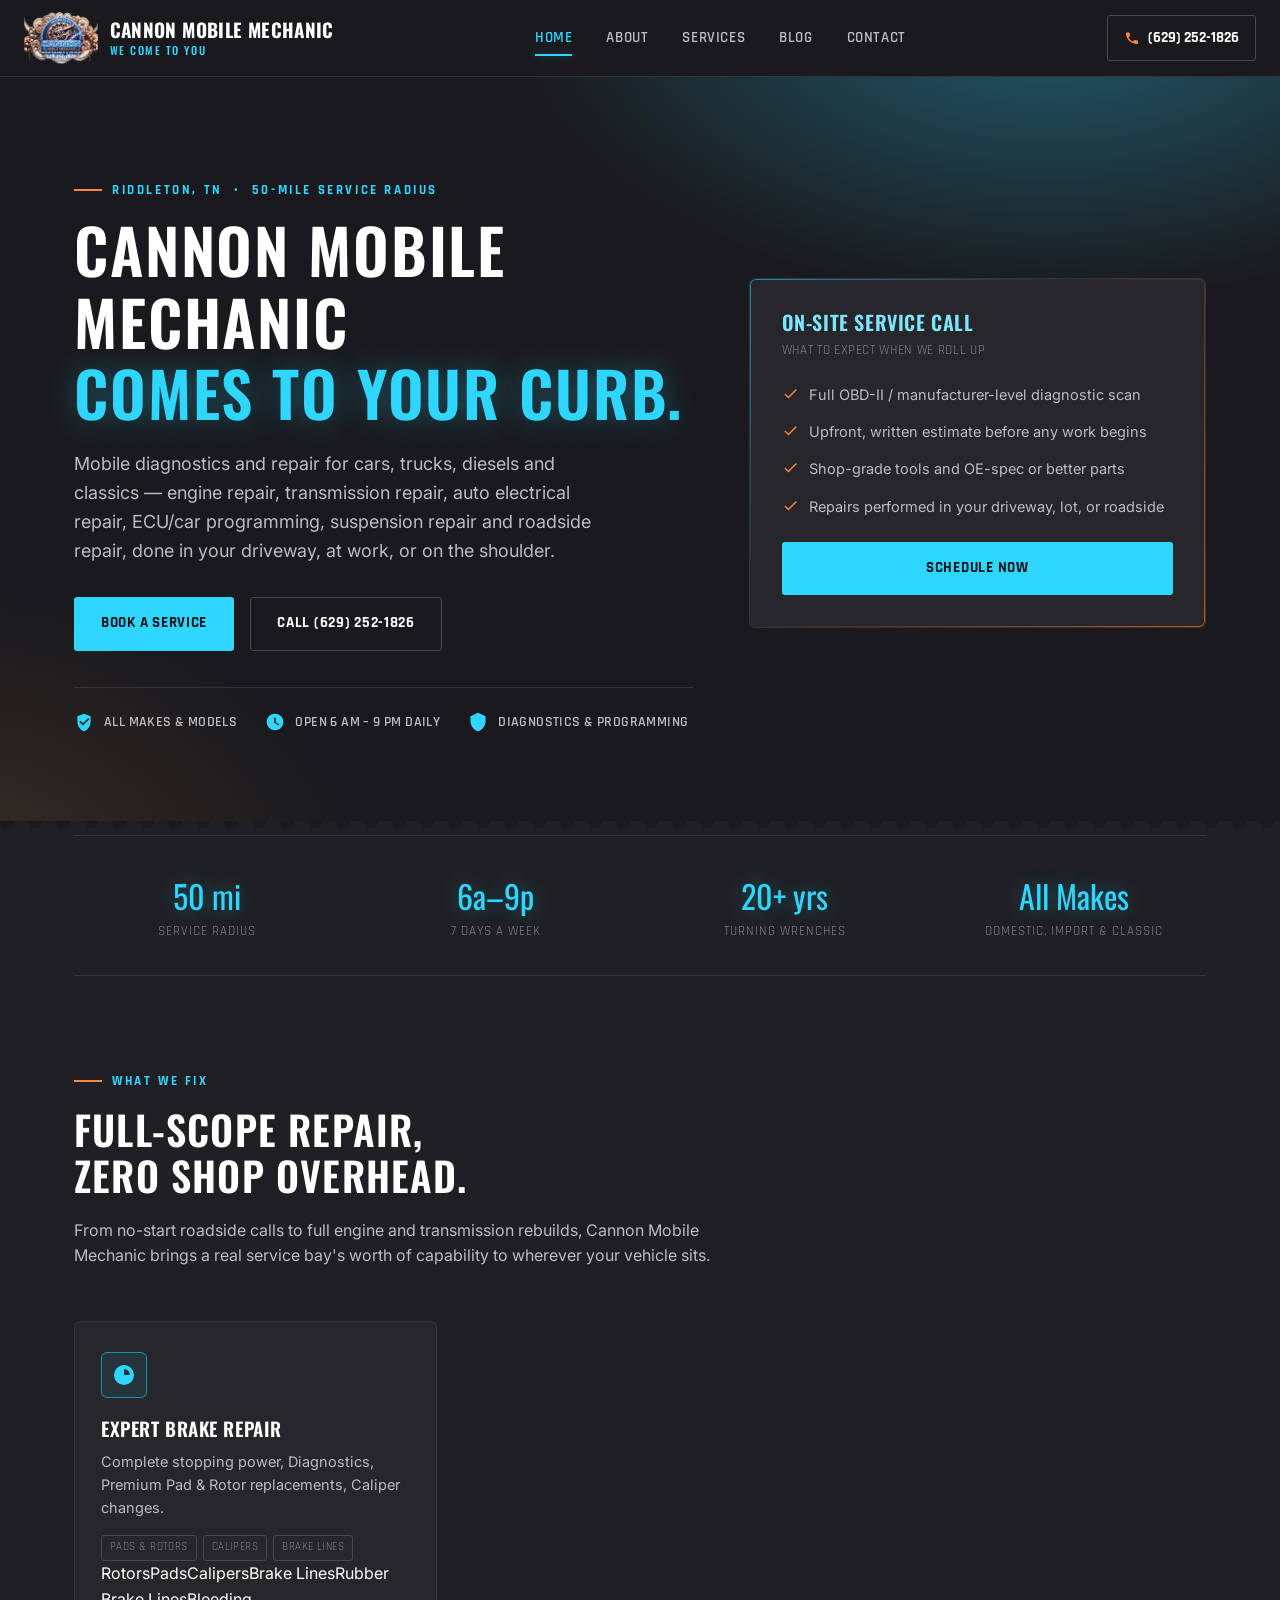
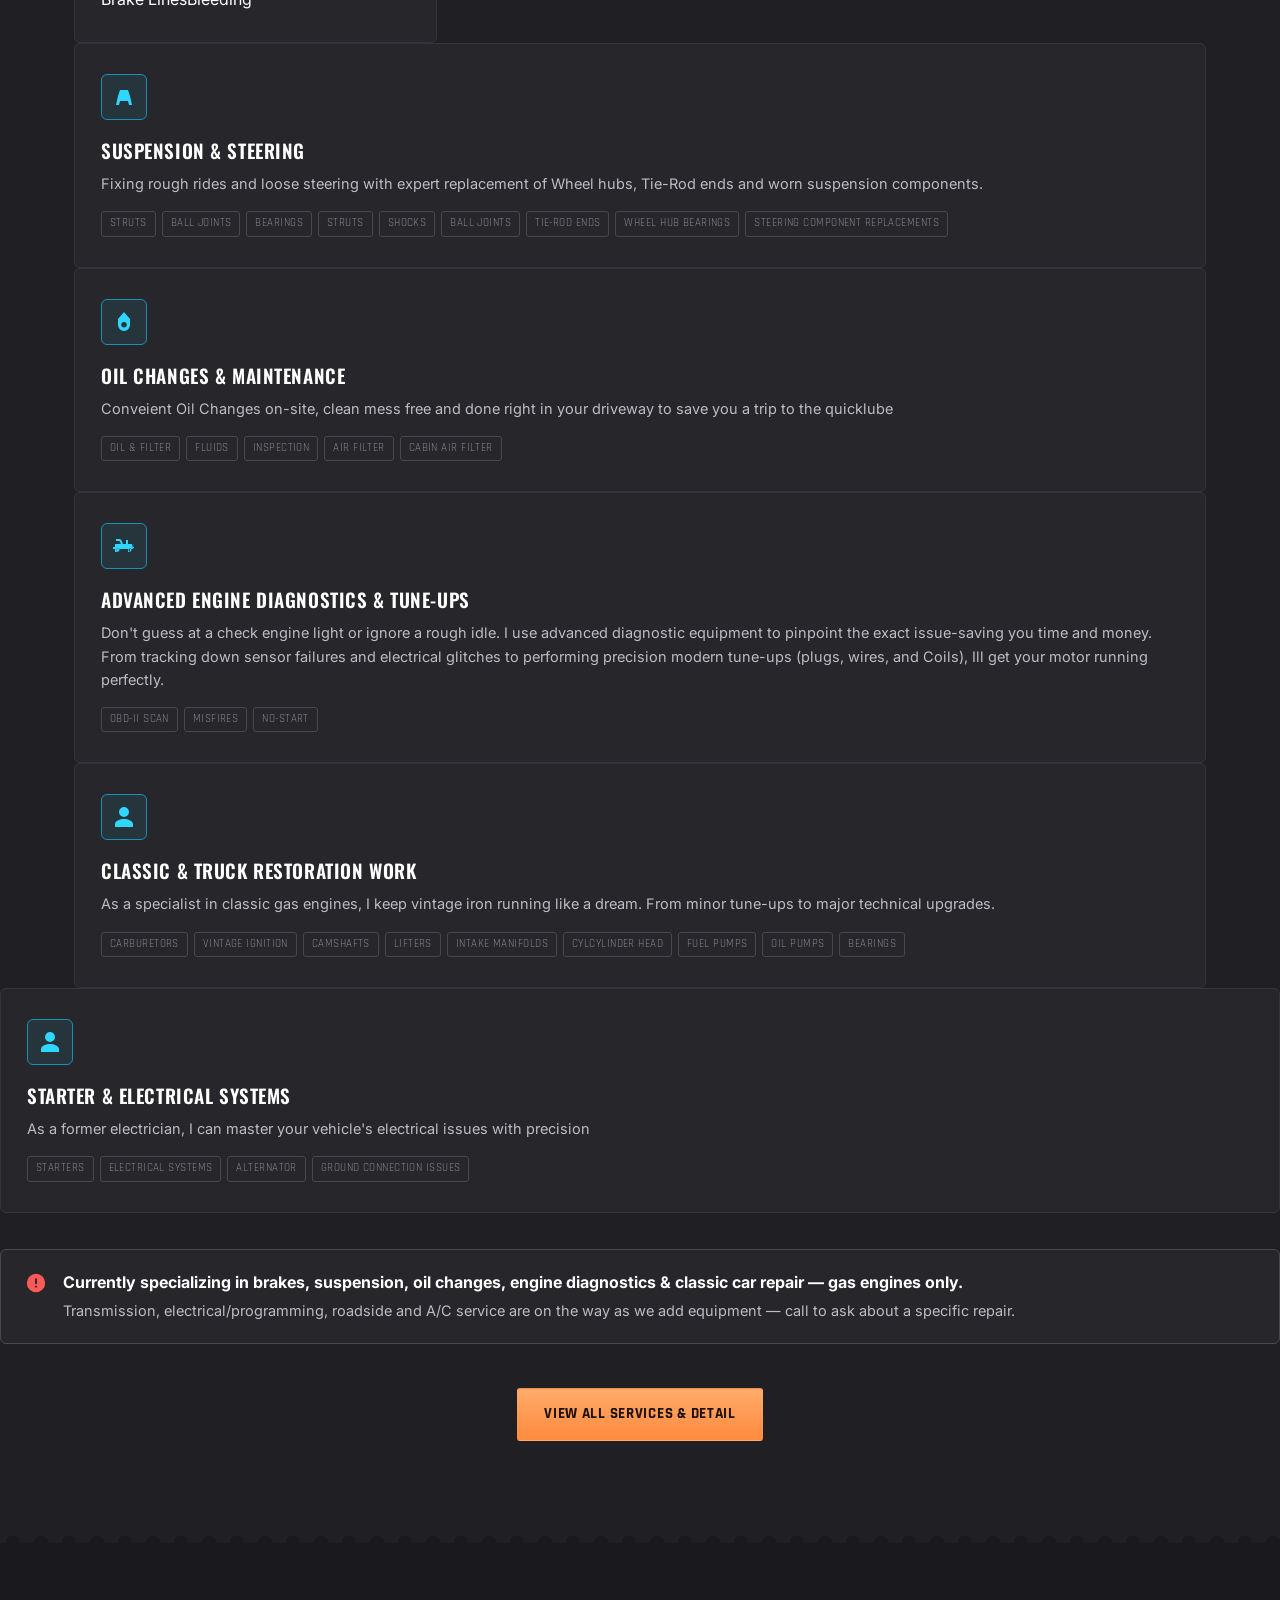
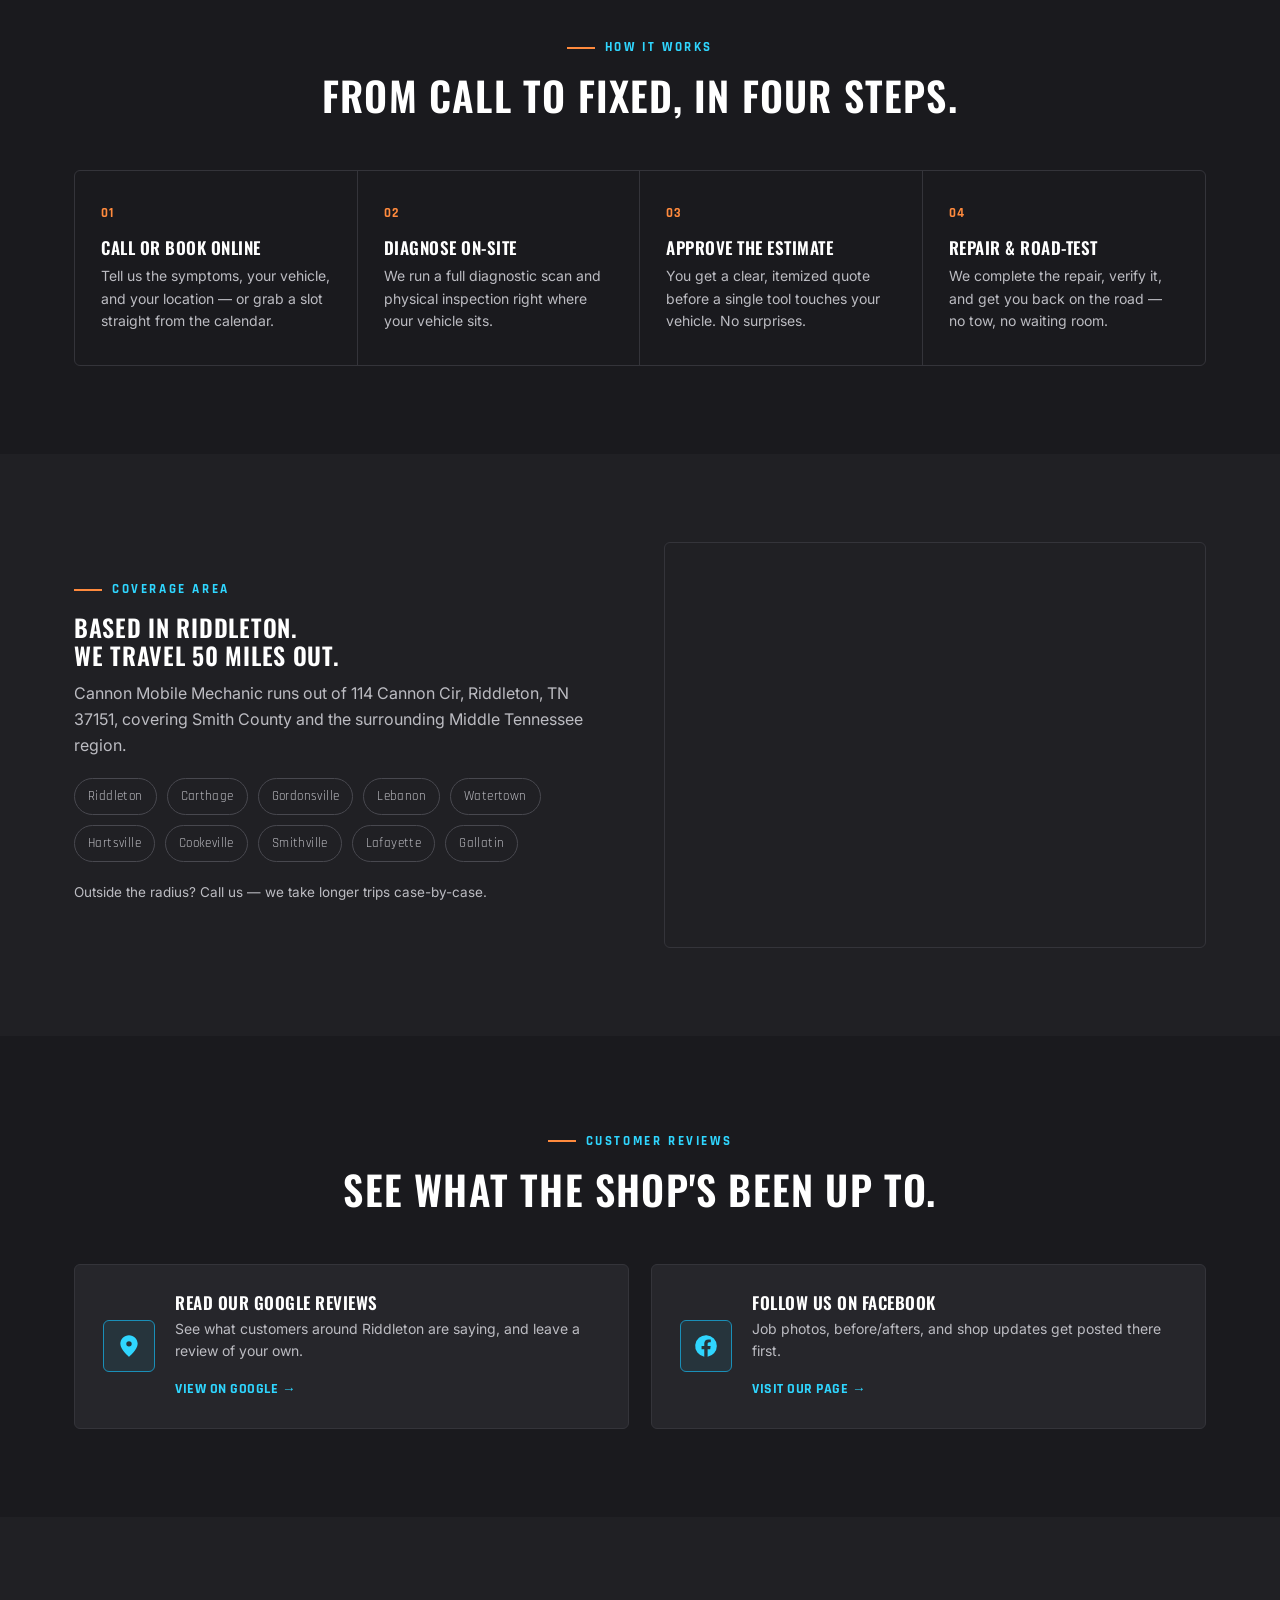
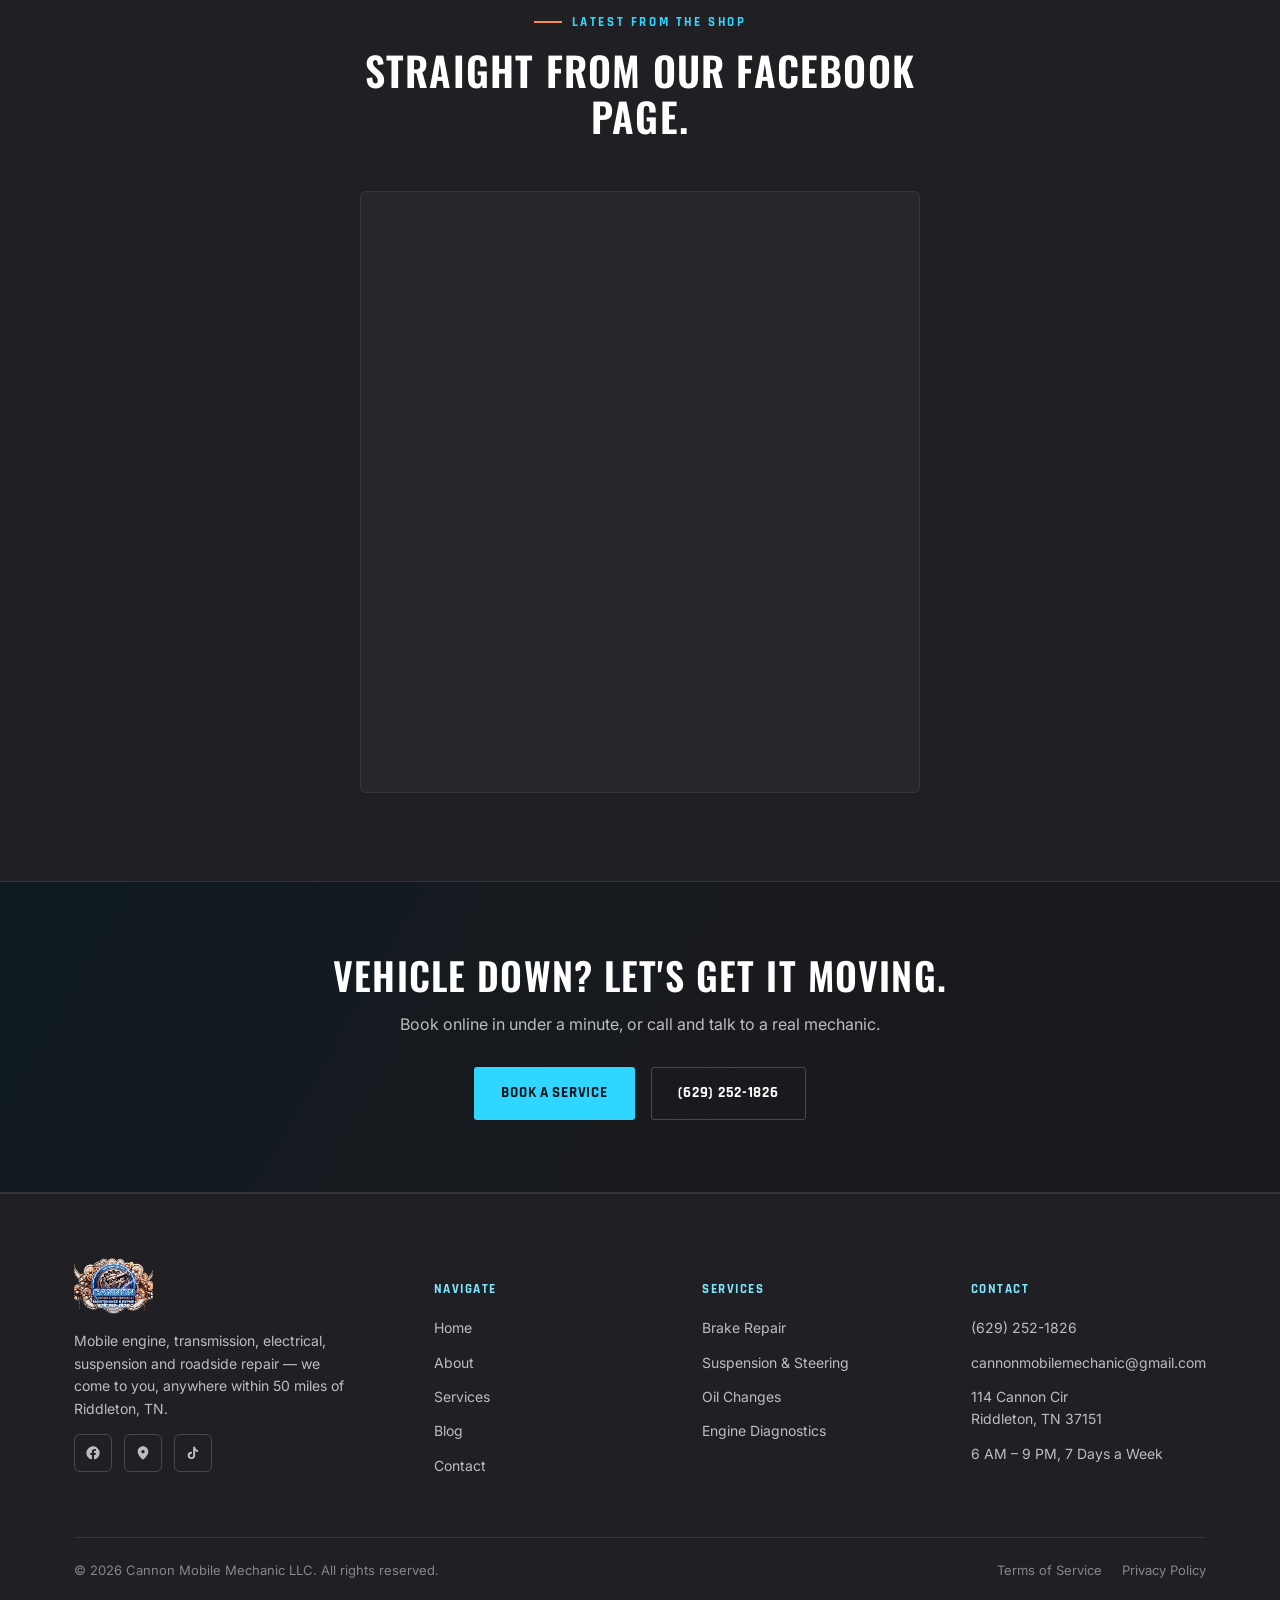
==== index.html @ 604e30d0 "Revise service descriptions for clarity and detail Updated service descriptions for clarity and deta" ====
<!DOCTYPE html>
<html lang="en">
<head>
<meta charset="UTF-8">
<meta name="viewport" content="width=device-width, initial-scale=1.0">
<title>Mobile Mechanic in Riddleton, TN | Cannon Mobile Mechanic LLC</title>
<meta name="description" content="Cannon Mobile Mechanic LLC brings engine, transmission, electrical, suspension, ECU/car programming and classic car repair to your driveway or roadside — serving Riddleton, TN and 50 miles out. Call (629) 252-1826.">
<meta name="keywords" content="mobile mechanic, mobile mechanic near me, mobile auto repair, mobile mechanic Riddleton TN, mobile mechanic Tennessee, auto repair, car repair, engine repair, transmission repair, classic car repair, antique car repair, car programming, ECU programming, PCM programming, key fob programming, module programming, auto electrical repair, suspension repair, roadside repair, roadside assistance, diesel repair, ASE level diagnostics, Smith County mechanic, Carthage TN mechanic, Lebanon TN mobile mechanic, Cookeville TN mobile mechanic, #mobilemechanic, #autorepair, #classiccars, #autoprogramming, #carprogramming, #enginerepair, #transmissionrepair, #roadsiderepair, #wecometoyou">
<meta name="author" content="Cannon Mobile Mechanic LLC">
<meta name="robots" content="index, follow">
<link rel="canonical" href="https://www.cannonmobilemechanic.com/index.html">

<meta property="og:type" content="business.business">
<meta property="og:title" content="Mobile Mechanic in Riddleton, TN | Cannon Mobile Mechanic LLC">
<meta property="og:description" content="Engine, transmission, electrical, suspension, classic car repair and car programming — on-site at your driveway or roadside. Serving 50 miles around Riddleton, TN.">
<meta property="og:image" content="https://www.cannonmobilemechanic.com/images/logo.png">
<meta property="og:url" content="https://www.cannonmobilemechanic.com/index.html">
<meta property="og:site_name" content="Cannon Mobile Mechanic LLC">
<meta property="og:locale" content="en_US">
<meta name="twitter:card" content="summary_large_image">
<meta name="twitter:title" content="Mobile Mechanic in Riddleton, TN | Cannon Mobile Mechanic LLC">
<meta name="twitter:description" content="Engine, transmission, electrical, suspension, classic car repair and car programming — delivered to your driveway or roadside.">
<meta name="twitter:image" content="https://www.cannonmobilemechanic.com/images/logo.png">
<meta name="geo.region" content="US-TN">
<meta name="geo.placename" content="Riddleton, Tennessee">
<meta name="geo.position" content="36.3134;-85.9926">
<meta name="ICBM" content="36.3134, -85.9926">

<link rel="icon" href="favicon.ico" sizes="any">
<link rel="icon" type="image/png" sizes="32x32" href="images/favicon-32x32.png">
<link rel="icon" type="image/png" sizes="16x16" href="images/favicon-16x16.png">
<link rel="apple-touch-icon" href="images/apple-touch-icon.png">
<link rel="manifest" href="site.webmanifest">
<meta name="theme-color" content="#1a1a1e">
<link rel="stylesheet" href="css/style.css">

<script type="application/ld+json">
{
  "@context": "https://schema.org",
  "@type": "AutoRepair",
  "@id": "https://www.cannonmobilemechanic.com/#business",
  "name": "Cannon Mobile Mechanic LLC",
  "image": "https://www.cannonmobilemechanic.com/images/logo.png",
  "url": "https://www.cannonmobilemechanic.com/",
  "telephone": "+1-629-252-1826",
  "email": "cannonmobilemechanic@gmail.com",
  "priceRange": "$$",
  "description": "Mobile mechanic serving Riddleton, TN and 50 miles out with engine repair, transmission repair, auto electrical repair, ECU/car programming, suspension repair, classic car repair, and roadside repair.",
  "address": {
    "@type": "PostalAddress",
    "streetAddress": "114 Cannon Cir",
    "addressLocality": "Riddleton",
    "addressRegion": "TN",
    "postalCode": "37151",
    "addressCountry": "US"
  },
  "geo": {
    "@type": "GeoCoordinates",
    "latitude": 36.3134,
    "longitude": -85.9926
  },
  "areaServed": {
    "@type": "GeoCircle",
    "geoMidpoint": {
      "@type": "GeoCoordinates",
      "latitude": 36.3134,
      "longitude": -85.9926
    },
    "geoRadius": "80467"
  },
  "openingHoursSpecification": {
    "@type": "OpeningHoursSpecification",
    "dayOfWeek": ["Monday","Tuesday","Wednesday","Thursday","Friday","Saturday","Sunday"],
    "opens": "06:00",
    "closes": "21:00"
  },
  "sameAs": [
    "https://www.facebook.com/CannonMobileMechanic/",
    "https://maps.app.goo.gl/wmcz2nzw5FU5Rs9V6",
    "https://www.tiktok.com/@cannonmobilemechanic"
  ],
  "founder": {
    "@type": "Person",
    "name": "Logan Cannon"
  }
}
</script>
<!-- Google Analytics (GA4) — replace G-XXXXXXXXXX with your Measurement ID, then uncomment
<script async src="https://www.googletagmanager.com/gtag/js?id=G-XXXXXXXXXX"></script>
<script>
  window.dataLayer = window.dataLayer || [];
  function gtag(){dataLayer.push(arguments);}
  gtag('js', new Date());
  gtag('config', 'G-XXXXXXXXXX');
</script>
-->
</head>
<body>

<!-- ============ HEADER ============ -->
<header class="site-header">
  <div class="header-bar">
    <a href="index.html" class="brand">
      <img src="images/logo.png" alt="Cannon Mobile Mechanic LLC logo">
      <span class="brand-text">
        <span class="b1">CANNON MOBILE MECHANIC</span><br>
        <span class="b2">We Come To You</span>
      </span>
    </a>

    <nav class="main-nav" id="main-nav">
      <a href="index.html" class="active">Home</a>
      <a href="about.html">About</a>
      <a href="services.html">Services</a>
      <a href="blog.html">Blog</a>
      <a href="contact.html">Contact</a>
    </nav>

    <div class="header-cta">
      <a href="tel:+16292521826" class="call-chip">
        <svg viewBox="0 0 24 24"><path d="M6.6 10.8c1.4 2.8 3.8 5.1 6.6 6.6l2.2-2.2c.3-.3.7-.4 1-.2 1.1.4 2.3.6 3.6.6.6 0 1 .4 1 1V20c0 .6-.4 1-1 1C10.4 21 3 13.6 3 4.9c0-.6.4-1 1-1H7.5c.6 0 1 .4 1 1 0 1.3.2 2.5.6 3.6.1.4 0 .8-.2 1L6.6 10.8z"/></svg>
        <span class="txt">(629) 252-1826</span>
      </a>
      <button class="nav-toggle" id="nav-toggle" aria-label="Toggle menu" aria-expanded="false">
        <span></span><span></span><span></span>
      </button>
    </div>
  </div>
</header>

<!-- ============ HERO ============ -->
<section class="hero">
  <div class="container hero-grid">
    <div>
      <div class="eyebrow">Riddleton, TN &nbsp;•&nbsp; 50-Mile Service Radius</div>
      <h1>Cannon Mobile Mechanic<br><span class="hl">comes to your curb.</span></h1>
      <p class="hero-sub">Mobile diagnostics and repair for cars, trucks, diesels and classics — engine repair, transmission repair, auto electrical repair, ECU/car programming, suspension repair and roadside repair, done in your driveway, at work, or on the shoulder.</p>
      <div class="hero-actions">
        <a href="contact.html#booking" class="btn btn-primary">Book a Service</a>
        <a href="tel:+16292521826" class="btn btn-outline">Call (629) 252-1826</a>
      </div>
      <div class="hero-badges">
        <div class="hero-badge">
          <svg viewBox="0 0 24 24"><path d="M12 2 4 5v6c0 5.5 3.4 10.7 8 12 4.6-1.3 8-6.5 8-12V5l-8-3zm-1.2 14.2L6.5 12l1.4-1.4 2.9 2.9 6.3-6.3 1.4 1.4-7.7 7.6z"/></svg>
          All Makes &amp; Models
        </div>
        <div class="hero-badge">
          <svg viewBox="0 0 24 24"><path d="M12 2a10 10 0 100 20 10 10 0 000-20zm1 5v5.4l4.2 2.5-.8 1.4L11 13V7h2z"/></svg>
          Open 6 AM – 9 PM Daily
        </div>
        <div class="hero-badge">
          <svg viewBox="0 0 24 24"><path d="M12 1 3 5v6c0 5.5 3.8 10.7 9 12 5.2-1.3 9-6.5 9-12V5l-9-4z"/></svg>
          Diagnostics &amp; Programming
        </div>
      </div>
    </div>

    <div class="hero-panel">
      <h3>On-Site Service Call</h3>
      <div class="sub">WHAT TO EXPECT WHEN WE ROLL UP</div>
      <ul class="hero-list">
        <li><svg viewBox="0 0 24 24"><path d="M9 16.2 4.8 12l-1.4 1.4L9 19 21 7l-1.4-1.4z"/></svg> Full OBD-II / manufacturer-level diagnostic scan</li>
        <li><svg viewBox="0 0 24 24"><path d="M9 16.2 4.8 12l-1.4 1.4L9 19 21 7l-1.4-1.4z"/></svg> Upfront, written estimate before any work begins</li>
        <li><svg viewBox="0 0 24 24"><path d="M9 16.2 4.8 12l-1.4 1.4L9 19 21 7l-1.4-1.4z"/></svg> Shop-grade tools and OE-spec or better parts</li>
        <li><svg viewBox="0 0 24 24"><path d="M9 16.2 4.8 12l-1.4 1.4L9 19 21 7l-1.4-1.4z"/></svg> Repairs performed in your driveway, lot, or roadside</li>
      </ul>
      <a href="contact.html#booking" class="btn btn-primary btn-block">Schedule Now</a>
    </div>
  </div>
</section>
<div class="gear-divider"></div>

<!-- ============ TRUST STRIP ============ -->
<section class="section-alt" style="padding:0;">
  <div class="container">
    <div class="trust-strip">
      <div class="trust-item"><div class="num">50 mi</div><div class="lbl">Service Radius</div></div>
      <div class="trust-item"><div class="num">6a–9p</div><div class="lbl">7 Days a Week</div></div>
      <div class="trust-item"><div class="num">20+ yrs</div><div class="lbl">Turning Wrenches</div></div>
      <div class="trust-item"><div class="num">All Makes</div><div class="lbl">Domestic, Import &amp; Classic</div></div>
    </div>
  </div>
</section>

<!-- ============ SERVICES TEASER ============ -->
<section class="section-alt">
  <div class="container">
    <div class="section-head">
      <div class="eyebrow">What We Fix</div>
      <h2>Full-scope repair,<br>zero shop overhead.</h2>
      <p>From no-start roadside calls to full engine and transmission rebuilds, Cannon Mobile Mechanic brings a real service bay's worth of capability to wherever your vehicle sits.</p>
    </div>

    <div class="svc-grid">
      <div class="svc-card">
        <div class="svc-icon"><svg viewBox="0 0 24 24"><path d="M12 2a10 10 0 100 20 10 10 0 000-20zm0 4a6 6 0 016 6h-6V6z"/></svg></div>
        <h3>Expert Brake Repair</h3>
        <p>Complete stopping power, Diagnostics, Premium Pad & Rotor replacements, Caliper changes.</p>
        <div class="tags"><span>Pads &amp; Rotors</span><span>Calipers</span><span>Brake Lines</span></div></span><span>Rotors</span><span>Pads</span><span>Calipers</span><span>Brake Lines</span><span>Rubber Brake Lines</span><span></span><span>Bleeding</span></div>
      </div>

      <div class="svc-card">
        <div class="svc-icon"><svg viewBox="0 0 24 24"><path d="M4 20h3l1-4h8l1 4h3l-2-9-2-6H8L6 11l-2 9zm5-9h6l-1.2-4H10.2L9 11z"/></svg></div>
        <h3>Suspension &amp; Steering</h3>
        <p>Fixing rough rides and loose steering with expert replacement of Wheel hubs, Tie-Rod ends and worn suspension components.</p>
        <div class="tags"><span>Struts</span><span>Ball Joints</span><span>Bearings</span></span><span>Struts</span><span>Shocks</span><span>Ball Joints</span><span>Tie-Rod Ends</span><span>Wheel Hub Bearings</span><span>Steering Component Replacements</span></div>
      </div>

      <div class="svc-card">
        <div class="svc-icon"><svg viewBox="0 0 24 24"><path d="M12 2 6 9v6a6 6 0 0012 0V9l-6-7zm0 15.5A2.5 2.5 0 1112 12a2.5 2.5 0 010 5.5z"/></svg></div>
        <h3>Oil Changes &amp; Maintenance</h3>
        <p>Conveient Oil Changes on-site, clean mess free and done right in your driveway to save you a trip to the quicklube</p>
        <div class="tags"><span>Oil &amp; Filter</span><span>Fluids</span><span>Inspection</span></span><span>Air Filter</span><span>Cabin Air Filter</span></div>
      </div>

      <div class="svc-card">
        <div class="svc-icon"><svg viewBox="0 0 24 24"><path d="M22 13h-1.2l-1-3H16V6h-2v4h-3l-1.5-3.5C9.2 5.6 8.2 5 7 5H4v2h3c.4 0 .7.2.9.6L9 10H3v3H1v2h2v3h2v-3h11v3h2v-3h2c1.1 0 2-.9 2-2v-2c0-.6-.2-1-.5-1.3zM6 17.5A1.5 1.5 0 1 1 6 14.5a1.5 1.5 0 0 1 0 3zm12 0a1.5 1.5 0 1 1 0-3 1.5 1.5 0 0 1 0 3z"/></svg></div>
        <h3>Advanced Engine Diagnostics & Tune-Ups</h3>
        <p>Don't guess at a check engine light or ignore a rough idle. I use advanced diagnostic equipment to pinpoint the exact issue-saving you time and money. From tracking down sensor failures and electrical glitches to performing precision modern tune-ups (plugs, wires, and Coils), Ill get your motor running perfectly.</p>
        <div class="tags"><span>OBD-II Scan</span><span>Misfires</span><span>No-Start</span></div>
      </div>

      <div class="svc-card">
        <div class="svc-icon"><svg viewBox="0 0 24 24"><path d="M12 2a5 5 0 100 10 5 5 0 000-10zm0 12c-4 0-9 2-9 5v3h18v-3c0-3-5-5-9-5z"/></svg></div>
        <h3>Classic &amp; Truck restoration work</h3>
        <p>As a specialist in classic gas engines, I keep vintage iron running like a dream. From minor tune-ups to major technical upgrades.</p>
        <div class="tags"><span>Carburetors</span><span>Vintage Ignition</span><span>Camshafts</span></span><span>Lifters</span><span>Intake Manifolds</span><span>Cylcylinder head</span><span>Fuel pumps</span><span>Oil Pumps</span><span>Bearings</span></div>
      </div>
    </div>

  <div class="svc-card">
        <div class="svc-icon"><svg viewBox="0 0 24 24"><path d="M12 2a5 5 0 100 10 5 5 0 000-10zm0 12c-4 0-9 2-9 5v3h18v-3c0-3-5-5-9-5z"/></svg></div>
        <h3>Starter &amp; Electrical Systems</h3>
        <p>As a former electrician, I can master your vehicle's electrical issues with precision</p>
        <div class="tags"><span>Starters</span><span>Electrical Systems</span><span>Alternator</span></span><span>Ground connection issues</span></div>
      </div>
    </div>

    <div class="notice" style="border-color:var(--line-bright); background:var(--bg-raised);">
      <svg viewBox="0 0 24 24"><path d="M12 2a10 10 0 100 20 10 10 0 000-20zm1 15h-2v-2h2v2zm0-4h-2V7h2v6z"/></svg>
      <div>
        <strong>Currently specializing in brakes, suspension, oil changes, engine diagnostics &amp; classic car repair — gas engines only.</strong>
        <p>Transmission, electrical/programming, roadside and A/C service are on the way as we add equipment — call to ask about a specific repair.</p>
      </div>
    </div>

    <div style="text-align:center; margin-top:44px;">
      <a href="services.html" class="btn btn-copper">View All Services &amp; Detail</a>
    </div>
  </div>
</section>

<div class="gear-divider flip"></div>

<!-- ============ HOW IT WORKS ============ -->
<section>
  <div class="container">
    <div class="section-head center">
      <div class="eyebrow">How It Works</div>
      <h2>From call to fixed, in four steps.</h2>
    </div>
    <div class="steps">
      <div class="step">
        <span class="num">01</span>
        <h4>Call or Book Online</h4>
        <p>Tell us the symptoms, your vehicle, and your location — or grab a slot straight from the calendar.</p>
      </div>
      <div class="step">
        <span class="num">02</span>
        <h4>Diagnose On-Site</h4>
        <p>We run a full diagnostic scan and physical inspection right where your vehicle sits.</p>
      </div>
      <div class="step">
        <span class="num">03</span>
        <h4>Approve the Estimate</h4>
        <p>You get a clear, itemized quote before a single tool touches your vehicle. No surprises.</p>
      </div>
      <div class="step">
        <span class="num">04</span>
        <h4>Repair &amp; Road-Test</h4>
        <p>We complete the repair, verify it, and get you back on the road — no tow, no waiting room.</p>
      </div>
    </div>
  </div>
</section>

<!-- ============ COVERAGE ============ -->
<section class="section-alt">
  <div class="container coverage-grid">
    <div>
      <div class="eyebrow">Coverage Area</div>
      <h2>Based in Riddleton.<br>We travel 50 miles out.</h2>
      <p>Cannon Mobile Mechanic runs out of 114 Cannon Cir, Riddleton, TN 37151, covering Smith County and the surrounding Middle Tennessee region.</p>
      <div class="coverage-list">
        <span>Riddleton</span><span>Carthage</span><span>Gordonsville</span><span>Lebanon</span>
        <span>Watertown</span><span>Hartsville</span><span>Cookeville</span><span>Smithville</span>
        <span>Lafayette</span><span>Gallatin</span>
      </div>
      <p style="margin-top:20px; font-size:13.5px;">Outside the radius? Call us — we take longer trips case-by-case.</p>
    </div>
    <div class="map-frame">
      <iframe src="https://www.google.com/maps?q=114+Cannon+Cir,+Riddleton,+TN+37151&output=embed" loading="lazy" referrerpolicy="no-referrer-when-downgrade" title="Cannon Mobile Mechanic service area map"></iframe>
    </div>
  </div>
</section>

<!-- ============ REVIEWS ============ -->
<section>
  <div class="container">
    <div class="section-head center">
      <div class="eyebrow">Customer Reviews</div>
      <h2>See what the shop's been up to.</h2>
    </div>
    <div class="review-grid">
      <div class="review-card">
        <div class="ic"><svg viewBox="0 0 24 24"><path d="M12 2C7.6 2 4 5.6 4 10c0 5.5 8 12 8 12s8-6.5 8-12c0-4.4-3.6-8-8-8zm0 10.5A2.5 2.5 0 1112 7.5a2.5 2.5 0 010 5z"/></svg></div>
        <div>
          <h4>Read Our Google Reviews</h4>
          <p>See what customers around Riddleton are saying, and leave a review of your own.</p>
          <a href="https://maps.app.goo.gl/wmcz2nzw5FU5Rs9V6" target="_blank" rel="noopener">View on Google &rarr;</a>
        </div>
      </div>
      <div class="review-card">
        <div class="ic"><svg viewBox="0 0 24 24"><path d="M22 12a10 10 0 10-11.6 9.9v-7H7.9V12h2.5V9.8c0-2.5 1.5-3.9 3.8-3.9 1.1 0 2.2.2 2.2.2v2.5h-1.3c-1.2 0-1.6.8-1.6 1.6V12h2.8l-.4 2.9h-2.4v7A10 10 0 0022 12z"/></svg></div>
        <div>
          <h4>Follow Us on Facebook</h4>
          <p>Job photos, before/afters, and shop updates get posted there first.</p>
          <a href="https://www.facebook.com/CannonMobileMechanic/" target="_blank" rel="noopener">Visit Our Page &rarr;</a>
        </div>
      </div>
    </div>
  </div>
</section>

<!-- ============ FACEBOOK FEED ============ -->
<section class="section-alt">
  <div class="container">
    <div class="section-head center">
      <div class="eyebrow">Latest From The Shop</div>
      <h2>Straight from our Facebook page.</h2>
    </div>
    <div class="fb-embed-wrap">
      <iframe src="https://www.facebook.com/plugins/page.php?href=https%3A%2F%2Fwww.facebook.com%2FCannonMobileMechanic%2F&tabs=timeline&width=560&height=600&small_header=false&adapt_container_width=true&hide_cover=false&show_facepile=true"
        height="600" style="border:none;overflow:hidden;" scrolling="no" frameborder="0"
        allowfullscreen="true" allow="autoplay; clipboard-write; encrypted-media; picture-in-picture; web-share"
        loading="lazy" title="Cannon Mobile Mechanic Facebook feed"></iframe>
    </div>
  </div>
</section>

<!-- ============ CTA BAND ============ -->
<section class="cta-band">
  <div class="container">
    <h2>Vehicle down? Let's get it moving.</h2>
    <p>Book online in under a minute, or call and talk to a real mechanic.</p>
    <div class="cta-actions">
      <a href="contact.html#booking" class="btn btn-primary">Book a Service</a>
      <a href="tel:+16292521826" class="btn btn-outline">(629) 252-1826</a>
    </div>
  </div>
</section>

<!-- ============ FOOTER ============ -->
<footer class="site-footer">
  <div class="container">
    <div class="footer-grid">
      <div class="footer-brand">
        <img src="images/logo.png" alt="Cannon Mobile Mechanic LLC logo">
        <p>Mobile engine, transmission, electrical, suspension and roadside repair — we come to you, anywhere within 50 miles of Riddleton, TN.</p>
        <div class="footer-social">
          <a class="social-btn" href="https://www.facebook.com/CannonMobileMechanic/" target="_blank" rel="noopener" aria-label="Facebook">
            <svg viewBox="0 0 24 24"><path d="M22 12a10 10 0 10-11.6 9.9v-7H7.9V12h2.5V9.8c0-2.5 1.5-3.9 3.8-3.9 1.1 0 2.2.2 2.2.2v2.5h-1.3c-1.2 0-1.6.8-1.6 1.6V12h2.8l-.4 2.9h-2.4v7A10 10 0 0022 12z"/></svg>
          </a>
          <a class="social-btn" href="https://maps.app.goo.gl/wmcz2nzw5FU5Rs9V6" target="_blank" rel="noopener" aria-label="Google Business Profile">
            <svg viewBox="0 0 24 24"><path d="M12 2C7.6 2 4 5.6 4 10c0 5.5 8 12 8 12s8-6.5 8-12c0-4.4-3.6-8-8-8zm0 10.5A2.5 2.5 0 1112 7.5a2.5 2.5 0 010 5z"/></svg>
          </a>
          <a class="social-btn" href="https://www.tiktok.com/@cannonmobilemechanic?_r=1&_t=ZT-97jRglAQfIT" target="_blank" rel="noopener" aria-label="TikTok">
            <svg viewBox="0 0 24 24"><path d="M16.6 5.8c-.9-.8-1.4-2-1.4-3.3h-3v13.3c0 1.4-1.1 2.6-2.6 2.6a2.6 2.6 0 01-2.6-2.6 2.6 2.6 0 012.6-2.6c.3 0 .5 0 .8.1v-3c-.3 0-.5-.1-.8-.1a5.6 5.6 0 00-5.6 5.6A5.6 5.6 0 009.6 21a5.6 5.6 0 005.6-5.6V9.1a7.6 7.6 0 004.4 1.4v-3c-1.1 0-2.2-.4-3-1.1v-.6z"/></svg>
          </a>
        </div>
      </div>
      <div class="footer-col">
        <h5>Navigate</h5>
        <a href="index.html">Home</a>
        <a href="about.html">About</a>
        <a href="services.html">Services</a>
        <a href="blog.html">Blog</a>
        <a href="contact.html">Contact</a>
      </div>
      <div class="footer-col">
        <h5>Services</h5>
        <a href="services.html#brakes">Brake Repair</a>
        <a href="services.html#suspension">Suspension &amp; Steering</a>
        <a href="services.html#maintenance">Oil Changes</a>
        <a href="services.html#engine">Engine Diagnostics</a>
      </div>
      <div class="footer-col">
        <h5>Contact</h5>
        <a href="tel:+16292521826">(629) 252-1826</a>
        <a href="mailto:cannonmobilemechanic@gmail.com">cannonmobilemechanic@gmail.com</a>
        <p>114 Cannon Cir<br>Riddleton, TN 37151</p>
        <p>6 AM – 9 PM, 7 Days a Week</p>
      </div>
    </div>
    <div class="footer-bottom">
      <span>&copy; <span id="year"></span> Cannon Mobile Mechanic LLC. All rights reserved.</span>
      <div class="footer-legal-links">
        <a href="terms.html">Terms of Service</a>
        <a href="privacy.html">Privacy Policy</a>
      </div>
    </div>
  </div>
</footer>

<script src="js/main.js"></script>
</body>
</html>
---- css/style.css ----
/* ============================================================
   CANNON MOBILE MECHANIC LLC — Stylesheet
   Palette: gunmetal black / electric blue neon / aged copper
   ============================================================ */

@import url('https://fonts.googleapis.com/css2?family=Oswald:wght@400;500;600;700&family=Rajdhani:wght@500;600;700&family=Inter:wght@400;500;600&display=swap');

:root{
  --bg:            #1a1a1e;
  --bg-alt:        #202024;
  --bg-raised:     #26262b;
  --line:          #34343a;
  --line-bright:   #48484f;

  --blue:          #2fd6ff;
  --blue-soft:     #7fe6ff;
  --blue-dim:      #1a8fb8;
  --blue-glow:     rgba(47,214,255,.35);

  --copper:        #ff8a3d;
  --copper-light:  #ffab6b;
  --copper-dark:   #c4590c;

  --text:          #ffffff;
  --text-dim:      #bcbcc2;
  --text-faint:    #85858c;

  --danger:        #ff5a5a;

  --font-display:  'Oswald', sans-serif;
  --font-mono:     'Rajdhani', sans-serif;
  --font-body:     'Inter', sans-serif;

  --radius:        3px;
  --container:     1180px;
}

*,*::before,*::after{ box-sizing:border-box; }
html{ scroll-behavior:smooth; }
body{
  margin:0;
  background:var(--bg);
  color:var(--text);
  font-family:var(--font-body);
  line-height:1.6;
  -webkit-font-smoothing:antialiased;
}
img{ max-width:100%; display:block; }
a{ color:inherit; text-decoration:none; }
ul{ margin:0; padding:0; list-style:none; }
h1,h2,h3,h4{
  font-family:var(--font-display);
  text-transform:uppercase;
  letter-spacing:.03em;
  margin:0 0 .5em;
  line-height:1.15;
  font-weight:600;
}
p{ margin:0 0 1em; color:var(--text-dim); }
.container{
  max-width:var(--container);
  margin:0 auto;
  padding:0 24px;
}

:focus-visible{
  outline:2px solid var(--blue);
  outline-offset:3px;
}

@media (prefers-reduced-motion: reduce){
  *{ animation-duration:.001ms !important; animation-iteration-count:1 !important; transition-duration:.001ms !important; scroll-behavior:auto !important; }
}

/* ---------- eyebrow / labels ---------- */
.eyebrow{
  font-family:var(--font-mono);
  font-weight:700;
  letter-spacing:.2em;
  text-transform:uppercase;
  color:var(--blue);
  font-size:13px;
  display:inline-flex;
  align-items:center;
  gap:10px;
  margin-bottom:14px;
}
.eyebrow::before{
  content:'';
  width:28px; height:2px;
  background:var(--copper);
  display:inline-block;
}

/* ---------- buttons ---------- */
.btn{
  display:inline-flex;
  align-items:center;
  justify-content:center;
  gap:8px;
  font-family:var(--font-mono);
  font-weight:700;
  letter-spacing:.05em;
  text-transform:uppercase;
  font-size:14.5px;
  padding:14px 26px;
  border-radius:var(--radius);
  border:1px solid transparent;
  cursor:pointer;
  transition:transform .15s ease, box-shadow .15s ease, background .15s ease, border-color .15s ease;
  white-space:nowrap;
}
.btn-primary{
  background:var(--blue);
  color:#04141a;
  box-shadow:0 0 0 0 var(--blue-glow);
}
.btn-primary:hover{
  box-shadow:0 0 24px 2px var(--blue-glow);
  transform:translateY(-1px);
}
.btn-copper{
  background:linear-gradient(180deg,var(--copper-light),var(--copper));
  color:#1a1006;
}
.btn-copper:hover{ transform:translateY(-1px); box-shadow:0 8px 20px -8px rgba(201,134,63,.6); }
.btn-outline{
  background:transparent;
  border-color:var(--line-bright);
  color:var(--text);
}
.btn-outline:hover{ border-color:var(--blue); color:var(--blue); }
.btn-block{ width:100%; }

/* ============================================================
   HEADER
   ============================================================ */
.site-header{
  position:sticky; top:0; z-index:500;
  background:#1a1a1e;
  border-bottom:1px solid var(--line);
}
.header-bar{
  display:flex;
  align-items:center;
  justify-content:space-between;
  padding:12px 24px;
  gap:16px;
}
.brand{
  display:flex;
  align-items:center;
  gap:12px;
  min-width:0;
}
.brand img{
  height:52px;
  width:auto;
}
.brand-text{
  font-family:var(--font-display);
  line-height:1.05;
}
.brand-text .b1{
  font-size:19px;
  font-weight:700;
  color:var(--text);
  letter-spacing:.02em;
}
.brand-text .b2{
  font-size:11px;
  font-weight:500;
  color:var(--blue);
  letter-spacing:.14em;
  text-transform:uppercase;
}

.main-nav{
  display:flex;
  align-items:center;
  gap:34px;
}
.main-nav a{
  font-family:var(--font-mono);
  font-weight:600;
  font-size:15px;
  letter-spacing:.04em;
  text-transform:uppercase;
  color:var(--text-dim);
  position:relative;
  padding:6px 0;
  transition:color .15s ease;
}
.main-nav a:hover,
.main-nav a.active{ color:var(--blue); }
.main-nav a.active::after{
  content:'';
  position:absolute; left:0; right:0; bottom:0;
  height:2px; background:var(--blue);
  box-shadow:0 0 8px var(--blue-glow);
}

.header-cta{
  display:flex;
  align-items:center;
  gap:14px;
}
.call-chip{
  display:flex;
  align-items:center;
  gap:8px;
  font-family:var(--font-mono);
  font-weight:700;
  font-size:15px;
  color:var(--text);
  border:1px solid var(--line-bright);
  padding:10px 16px;
  border-radius:var(--radius);
  transition:border-color .15s ease, color .15s ease;
}
.call-chip:hover{ border-color:var(--blue); color:var(--blue); }
.call-chip svg{ width:16px; height:16px; fill:var(--copper); flex-shrink:0; }

.nav-toggle{
  display:none;
  width:42px; height:42px;
  border:1px solid var(--line-bright);
  border-radius:var(--radius);
  background:transparent;
  cursor:pointer;
  align-items:center;
  justify-content:center;
  flex-direction:column;
  gap:5px;
}
.nav-toggle span{
  display:block;
  width:20px; height:2px;
  background:var(--text);
  transition:transform .2s ease, opacity .2s ease;
}
.nav-toggle.open span:nth-child(1){ transform:translateY(7px) rotate(45deg); }
.nav-toggle.open span:nth-child(2){ opacity:0; }
.nav-toggle.open span:nth-child(3){ transform:translateY(-7px) rotate(-45deg); }

/* ============================================================
   GEAR-TOOTH DIVIDER (signature motif)
   ============================================================ */
.gear-divider{
  height:14px;
  width:100%;
  background-image: radial-gradient(circle at 7px 0, transparent 7px, var(--bg-alt) 7.5px);
  background-size:28px 28px;
  background-repeat:repeat-x;
}
.gear-divider.flip{ transform:rotate(180deg); }
.gear-divider.on-bg{ background-image: radial-gradient(circle at 7px 0, transparent 7px, var(--bg) 7.5px); }

/* ============================================================
   HERO
   ============================================================ */
.hero{
  position:relative;
  padding:96px 0 88px;
  overflow:hidden;
  background:
    radial-gradient(ellipse 900px 500px at 82% -10%, var(--blue-glow), transparent 60%),
    radial-gradient(ellipse 700px 500px at -5% 110%, rgba(201,134,63,.18), transparent 60%),
    var(--bg);
}
.hero-grid{
  display:grid;
  grid-template-columns:1.15fr .85fr;
  gap:56px;
  align-items:center;
}
.hero h1{
  font-size:clamp(38px,5.4vw,62px);
  margin-bottom:22px;
}
.hero h1 .hl{ color:var(--blue); text-shadow:0 0 30px var(--blue-glow); }
.hero-sub{
  font-size:18px;
  max-width:520px;
  margin-bottom:32px;
  color:var(--text-dim);
}
.hero-actions{ display:flex; gap:16px; flex-wrap:wrap; margin-bottom:36px; }
.hero-badges{
  display:flex;
  gap:28px;
  flex-wrap:wrap;
  padding-top:24px;
  border-top:1px solid var(--line);
}
.hero-badge{
  display:flex;
  align-items:center;
  gap:10px;
  font-family:var(--font-mono);
  font-weight:600;
  font-size:13.5px;
  color:var(--text-dim);
  letter-spacing:.03em;
  text-transform:uppercase;
}
.hero-badge svg{ width:20px; height:20px; fill:var(--blue); flex-shrink:0; }

.hero-panel{
  background:var(--bg-raised);
  border:1px solid var(--line);
  border-radius:6px;
  padding:32px;
  position:relative;
}
.hero-panel::before{
  content:'';
  position:absolute; inset:0;
  border-radius:6px;
  padding:1px;
  background:linear-gradient(135deg,var(--blue-dim),transparent 40%,var(--copper-dark) 100%);
  -webkit-mask:linear-gradient(#000 0 0) content-box, linear-gradient(#000 0 0);
  -webkit-mask-composite:xor; mask-composite:exclude;
  pointer-events:none;
}
.hero-panel h3{ font-size:20px; color:var(--blue-soft); margin-bottom:6px; }
.hero-panel .sub{ font-family:var(--font-mono); font-size:13px; color:var(--text-faint); margin-bottom:22px; letter-spacing:.05em; }
.hero-list{ display:flex; flex-direction:column; gap:14px; margin-bottom:24px; }
.hero-list li{
  display:flex; gap:10px; align-items:flex-start;
  font-size:14.5px; color:var(--text-dim);
}
.hero-list svg{ width:17px; height:17px; fill:var(--copper); margin-top:2px; flex-shrink:0; }

/* ============================================================
   SECTIONS (generic)
   ============================================================ */
section{ padding:88px 0; }
.section-alt{ background:var(--bg-alt); }
.section-head{ max-width:640px; margin-bottom:52px; }
.section-head.center{ margin-left:auto; margin-right:auto; text-align:center; }
.section-head h2{ font-size:clamp(28px,3.6vw,40px); }

/* ---------- service cards (home teaser) ---------- */
.svc-grid{
  display:grid;
  grid-template-columns:repeat(3,1fr);
  gap:22px;
}
.svc-card{
  background:var(--bg-raised);
  border:1px solid var(--line);
  border-radius:6px;
  padding:30px 26px;
  transition:border-color .2s ease, transform .2s ease;
}
.svc-card:hover{ border-color:var(--blue-dim); transform:translateY(-3px); }
.svc-icon{
  width:46px; height:46px;
  border-radius:6px;
  background:rgba(47,214,255,.08);
  border:1px solid var(--blue-dim);
  display:flex; align-items:center; justify-content:center;
  margin-bottom:20px;
}
.svc-icon svg{ width:24px; height:24px; fill:var(--blue); }
.svc-card h3{ font-size:19px; margin-bottom:10px; }
.svc-card p{ font-size:14.5px; margin-bottom:0; }
.svc-card .tags{ margin-top:16px; display:flex; flex-wrap:wrap; gap:6px; }
.svc-card .tags span{
  font-family:var(--font-mono);
  font-size:11px;
  letter-spacing:.04em;
  text-transform:uppercase;
  color:var(--text-faint);
  border:1px solid var(--line-bright);
  border-radius:3px;
  padding:3px 8px;
}

/* ---------- not-offered notice ---------- */
.notice{
  display:flex;
  gap:16px;
  align-items:flex-start;
  background:rgba(255,90,90,.06);
  border:1px solid rgba(255,90,90,.35);
  border-radius:6px;
  padding:20px 24px;
  margin-top:36px;
}
.notice svg{ width:22px; height:22px; fill:var(--danger); flex-shrink:0; margin-top:2px; }
.notice strong{ color:var(--text); }
.notice p{ margin:4px 0 0; font-size:14.5px; }

/* ---------- process steps ---------- */
.steps{
  display:grid;
  grid-template-columns:repeat(4,1fr);
  gap:0;
  border:1px solid var(--line);
  border-radius:6px;
  overflow:hidden;
}
.step{
  padding:32px 26px;
  border-right:1px solid var(--line);
  position:relative;
}
.step:last-child{ border-right:none; }
.step .num{
  font-family:var(--font-mono);
  font-weight:700;
  font-size:13px;
  color:var(--copper);
  letter-spacing:.1em;
  margin-bottom:14px;
  display:block;
}
.step h4{ font-size:17px; margin-bottom:8px; }
.step p{ font-size:14px; margin-bottom:0; }

/* ---------- coverage / map ---------- */
.coverage-grid{
  display:grid;
  grid-template-columns:1fr 1fr;
  gap:48px;
  align-items:center;
}
.coverage-list{
  display:flex; flex-wrap:wrap; gap:10px;
  margin-top:20px;
}
.coverage-list span{
  font-family:var(--font-mono);
  font-size:13px;
  letter-spacing:.03em;
  color:var(--text-dim);
  border:1px solid var(--line-bright);
  padding:7px 13px;
  border-radius:20px;
}
.map-frame{
  border:1px solid var(--line);
  border-radius:6px;
  overflow:hidden;
  aspect-ratio:4/3;
}
.map-frame iframe{ width:100%; height:100%; border:0; filter:grayscale(.25) invert(.92) contrast(.9); }

/* ---------- facebook feed embed ---------- */
.fb-embed-wrap{
  border:1px solid var(--line);
  border-radius:6px;
  overflow:hidden;
  background:var(--bg-raised);
  max-width:560px;
  margin:0 auto;
}
.fb-embed-wrap iframe{ width:100%; display:block; }

/* ---------- reviews cards ---------- */
.review-grid{
  display:grid;
  grid-template-columns:repeat(2,1fr);
  gap:22px;
}
.review-card{
  background:var(--bg-raised);
  border:1px solid var(--line);
  border-radius:6px;
  padding:28px;
  display:flex;
  align-items:center;
  gap:20px;
}
.review-card .ic{
  width:52px; height:52px; flex-shrink:0;
  border-radius:6px;
  background:rgba(47,214,255,.08);
  border:1px solid var(--blue-dim);
  display:flex; align-items:center; justify-content:center;
}
.review-card .ic svg{ width:26px; height:26px; fill:var(--blue); }
.review-card h4{ font-size:17px; margin-bottom:6px; }
.review-card p{ font-size:14px; margin-bottom:12px; }
.review-card a{ font-family:var(--font-mono); font-weight:700; font-size:13.5px; letter-spacing:.04em; text-transform:uppercase; color:var(--blue); }
.review-card a:hover{ text-decoration:underline; }

/* ---------- testimonial / trust strip ---------- */
.trust-strip{
  display:flex;
  justify-content:space-between;
  flex-wrap:wrap;
  gap:24px;
  padding:34px 0;
  border-top:1px solid var(--line);
  border-bottom:1px solid var(--line);
}
.trust-item{ text-align:center; flex:1; min-width:150px; }
.trust-item .num{
  font-family:var(--font-display);
  font-size:32px;
  color:var(--blue);
  text-shadow:0 0 20px var(--blue-glow);
}
.trust-item .lbl{
  font-family:var(--font-mono);
  font-size:12.5px;
  letter-spacing:.08em;
  text-transform:uppercase;
  color:var(--text-faint);
}

/* ---------- CTA band ---------- */
.cta-band{
  background:linear-gradient(120deg, #0e1a20, #1a1a1e 60%);
  border-top:1px solid var(--line);
  border-bottom:1px solid var(--line);
  text-align:center;
  padding:72px 0;
}
.cta-band h2{ font-size:clamp(26px,3.6vw,38px); margin-bottom:14px; }
.cta-band p{ max-width:520px; margin:0 auto 30px; }
.cta-actions{ display:flex; gap:16px; justify-content:center; flex-wrap:wrap; }

/* ============================================================
   SERVICES PAGE
   ============================================================ */
.svc-detail{
  border-top:1px solid var(--line);
  padding:56px 0;
}
.svc-detail:first-of-type{ border-top:none; }
.svc-detail-grid{
  display:grid;
  grid-template-columns:280px 1fr;
  gap:48px;
}
.svc-detail-head{ display:flex; flex-direction:column; gap:16px; }
.svc-detail-head .svc-icon{ margin-bottom:6px; }
.svc-detail-head h2{ font-size:26px; margin-bottom:0; }
.svc-detail ul.detail-list{
  display:grid;
  grid-template-columns:1fr 1fr;
  gap:10px 28px;
}
.svc-detail ul.detail-list li{
  font-size:14.5px;
  color:var(--text-dim);
  display:flex; gap:10px; align-items:flex-start;
  padding:10px 0;
  border-bottom:1px solid var(--line);
}
.svc-detail ul.detail-list li svg{ width:15px; height:15px; fill:var(--blue); margin-top:3px; flex-shrink:0; }

/* ============================================================
   ABOUT PAGE
   ============================================================ */
.about-grid{
  display:grid;
  grid-template-columns:1fr 1fr;
  gap:56px;
  align-items:center;
}
.about-values{
  display:grid;
  grid-template-columns:repeat(2,1fr);
  gap:20px;
  margin-top:44px;
}
.value-card{
  border:1px solid var(--line);
  border-radius:6px;
  padding:24px;
}
.value-card h4{ font-size:16px; color:var(--blue-soft); margin-bottom:8px; }
.value-card p{ font-size:14px; margin-bottom:0; }

/* ============================================================
   CONTACT PAGE
   ============================================================ */
.contact-grid{
  display:grid;
  grid-template-columns:.9fr 1.1fr;
  gap:48px;
  align-items:start;
}
.contact-card{
  background:var(--bg-raised);
  border:1px solid var(--line);
  border-radius:6px;
  padding:32px;
}
.contact-row{
  display:flex;
  gap:16px;
  padding:18px 0;
  border-bottom:1px solid var(--line);
}
.contact-row:last-child{ border-bottom:none; }
.contact-row .ic{
  width:40px; height:40px;
  border-radius:6px;
  background:rgba(47,214,255,.08);
  border:1px solid var(--blue-dim);
  display:flex; align-items:center; justify-content:center;
  flex-shrink:0;
}
.contact-row .ic svg{ width:19px; height:19px; fill:var(--blue); }
.contact-row .lbl{ font-family:var(--font-mono); font-size:11.5px; letter-spacing:.1em; text-transform:uppercase; color:var(--text-faint); margin-bottom:3px; }
.contact-row .val{ font-size:15.5px; color:var(--text); font-weight:500; }
.contact-row a.val:hover{ color:var(--blue); }

.hours-table{ width:100%; border-collapse:collapse; margin-top:6px; }
.hours-table td{ padding:8px 0; font-size:14.5px; color:var(--text-dim); border-bottom:1px solid var(--line); }
.hours-table td:last-child{ text-align:right; color:var(--text); font-family:var(--font-mono); }

.calendly-wrap{
  border:1px solid var(--line);
  border-radius:6px;
  overflow:hidden;
  background:var(--bg-raised);
  min-height:700px;
}
.calendly-fallback{
  padding:40px 32px;
  text-align:center;
}

.social-row{ display:flex; gap:14px; margin-top:22px; }
.social-btn{
  width:46px; height:46px;
  border-radius:6px;
  border:1px solid var(--line-bright);
  display:flex; align-items:center; justify-content:center;
  transition:border-color .15s ease, background .15s ease, transform .15s ease;
}
.social-btn svg{ width:20px; height:20px; fill:var(--text-dim); transition:fill .15s ease; }
.social-btn:hover{ border-color:var(--blue); background:rgba(47,214,255,.08); transform:translateY(-2px); }
.social-btn:hover svg{ fill:var(--blue); }

/* ============================================================
   LEGAL PAGES (terms / privacy)
   ============================================================ */
.legal-wrap{
  display:grid;
  grid-template-columns:250px 1fr;
  gap:56px;
  align-items:start;
}
.legal-toc{
  position:sticky; top:96px;
  border-left:2px solid var(--line);
  padding-left:20px;
}
.legal-toc .updated{
  font-family:var(--font-mono);
  font-size:12px;
  color:var(--text-faint);
  margin-bottom:18px;
  letter-spacing:.04em;
}
.legal-toc a{
  display:block;
  font-size:13.5px;
  color:var(--text-dim);
  padding:7px 0;
  transition:color .15s ease;
}
.legal-toc a:hover{ color:var(--blue); }
.legal-body h2{
  font-size:22px;
  margin-top:44px;
  padding-top:24px;
  border-top:1px solid var(--line);
  scroll-margin-top:96px;
}
.legal-body h2:first-child{ margin-top:0; padding-top:0; border-top:none; }
.legal-body p, .legal-body li{ font-size:15px; color:var(--text-dim); }
.legal-body ul{ margin:0 0 1em; padding-left:22px; list-style:disc; }
.legal-body ol{ margin:0 0 1em; padding-left:22px; }
.legal-body strong{ color:var(--text); }
.legal-body a{ color:var(--blue); text-decoration:underline; text-underline-offset:3px; }

/* ============================================================
   FOOTER
   ============================================================ */
.site-footer{
  background:var(--bg-alt);
  border-top:1px solid var(--line);
  padding-top:64px;
}
.footer-grid{
  display:grid;
  grid-template-columns:1.4fr 1fr 1fr 1fr;
  gap:40px;
  padding-bottom:48px;
}
.footer-brand img{ height:56px; margin-bottom:16px; }
.footer-brand p{ font-size:14px; max-width:280px; }
.footer-col h5{
  font-family:var(--font-mono);
  font-size:12.5px;
  letter-spacing:.12em;
  text-transform:uppercase;
  color:var(--blue-soft);
  margin-bottom:18px;
}
.footer-col a, .footer-col p{
  display:block;
  font-size:14px;
  color:var(--text-dim);
  margin-bottom:12px;
}
.footer-col a:hover{ color:var(--blue); }
.footer-social{ display:flex; gap:12px; margin-top:6px; }
.footer-social .social-btn{ width:38px; height:38px; }
.footer-social .social-btn svg{ width:16px; height:16px; }
.footer-bottom{
  border-top:1px solid var(--line);
  padding:22px 0;
  display:flex;
  justify-content:space-between;
  flex-wrap:wrap;
  gap:12px;
  font-size:13px;
  color:var(--text-faint);
}
.footer-bottom a{ color:var(--text-faint); }
.footer-bottom a:hover{ color:var(--blue); }
.footer-legal-links{ display:flex; gap:20px; flex-wrap:wrap; }

/* ============================================================
   RESPONSIVE — auto-detect via CSS breakpoints (mobile-first fallback)
   ============================================================ */
@media (max-width:980px){
  .hero-grid{ grid-template-columns:1fr; }
  .svc-grid{ grid-template-columns:repeat(2,1fr); }
  .steps{ grid-template-columns:repeat(2,1fr); }
  .step{ border-right:none; border-bottom:1px solid var(--line); }
  .coverage-grid{ grid-template-columns:1fr; }
  .about-grid{ grid-template-columns:1fr; }
  .contact-grid{ grid-template-columns:1fr; }
  .svc-detail-grid{ grid-template-columns:1fr; }
  .svc-detail ul.detail-list{ grid-template-columns:1fr; }
  .footer-grid{ grid-template-columns:1fr 1fr; }
  .legal-wrap{ grid-template-columns:1fr; }
  .legal-toc{ position:static; border-left:none; border-top:2px solid var(--line); padding-left:0; padding-top:20px; }
  .review-grid{ grid-template-columns:1fr; }
}

@media (max-width:760px){
  .main-nav{
    position:fixed; inset:64px 0 0 0;
    background:var(--bg);
    flex-direction:column;
    align-items:flex-start;
    padding:28px 24px;
    gap:4px;
    transform:translateX(100%);
    transition:transform .25s ease;
    overflow-y:auto;
    z-index:200;
  }
  .main-nav.open{ transform:translateX(0); }
  .main-nav a{ width:100%; padding:14px 0; border-bottom:1px solid var(--line); font-size:17px; }
  .nav-toggle{ display:flex; }
  .header-cta .call-chip span.txt{ display:none; }
  .call-chip{ padding:10px 12px; }
  .hero{ padding:56px 0 60px; }
  .hero-actions .btn{ flex:1 1 auto; }
  .svc-grid{ grid-template-columns:1fr; }
  .steps{ grid-template-columns:1fr; }
  .trust-strip{ flex-direction:column; }
  .footer-grid{ grid-template-columns:1fr; gap:32px; }
  section{ padding:60px 0; }
  .footer-bottom{ flex-direction:column; text-align:center; }
}

@media (max-width:480px){
  .hero h1{ font-size:32px; }
  .brand-text .b1{ font-size:16px; }
  .brand img{ height:42px; }
}
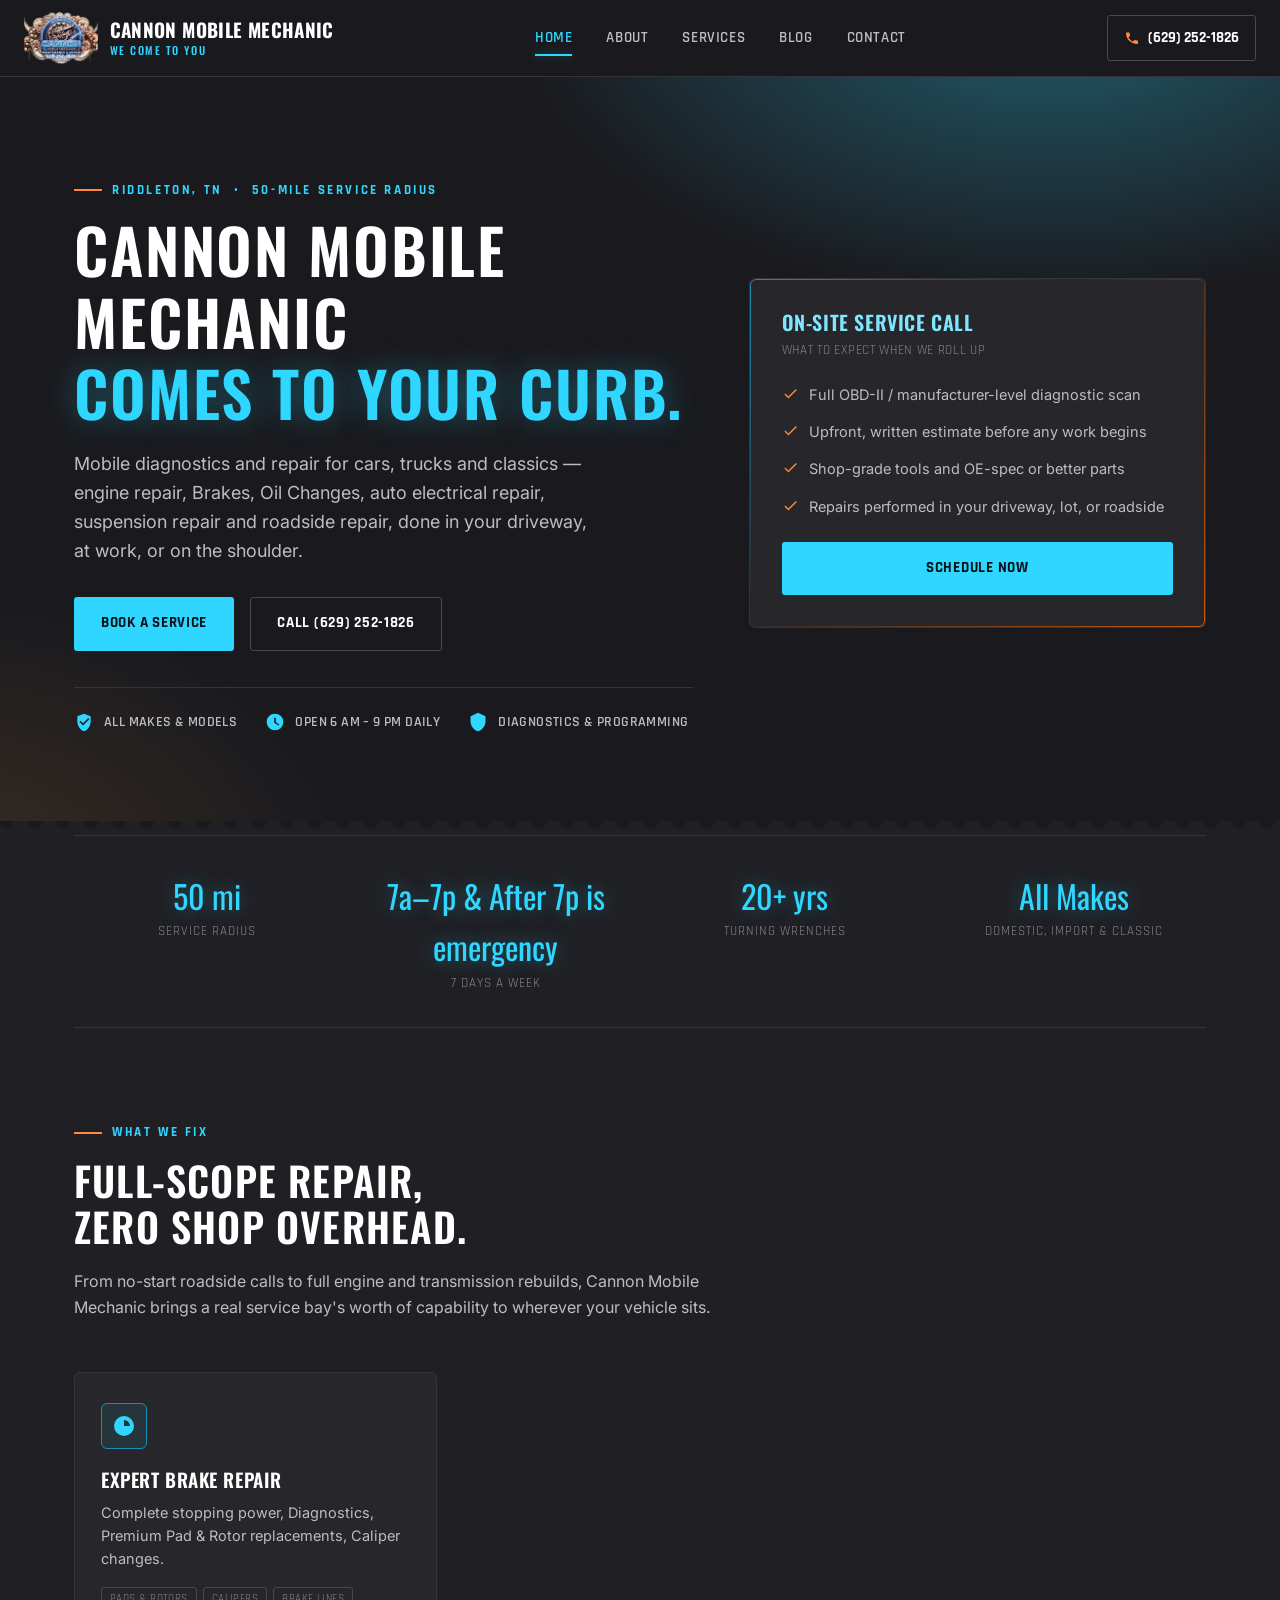
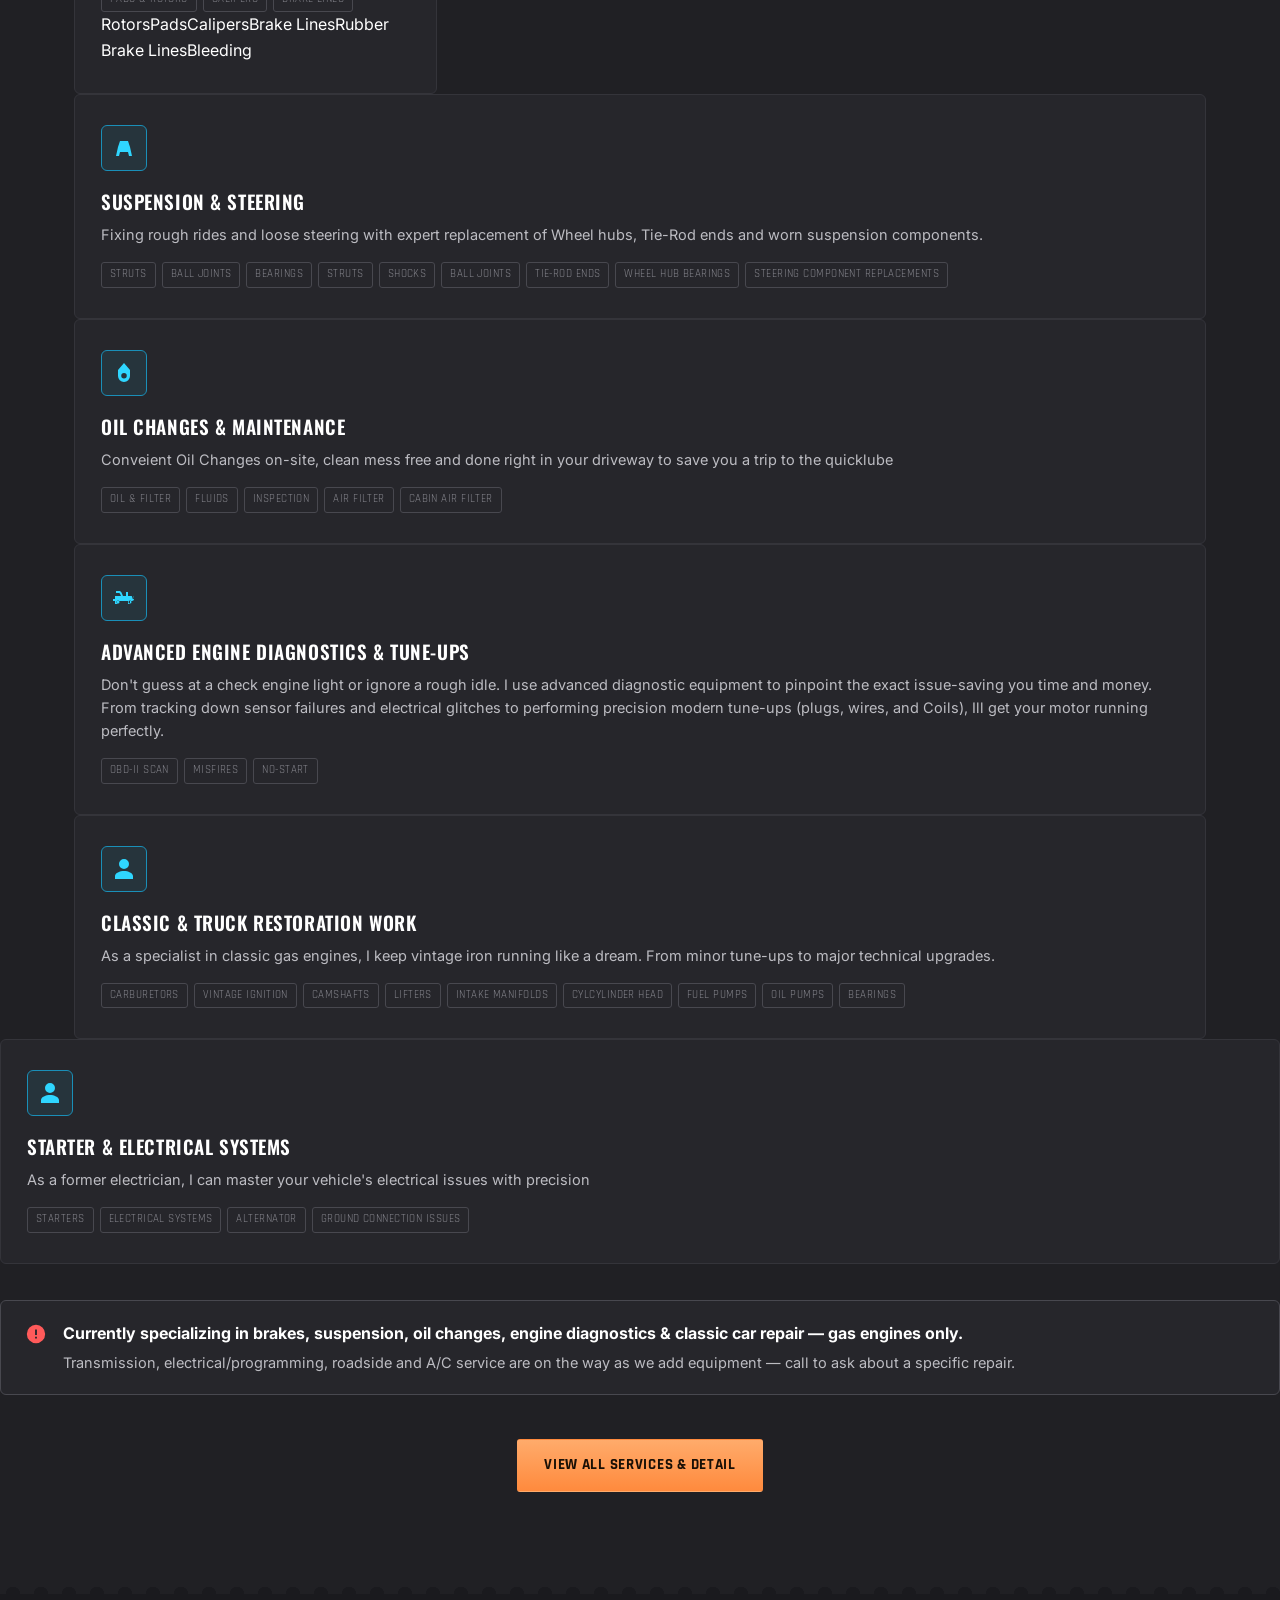
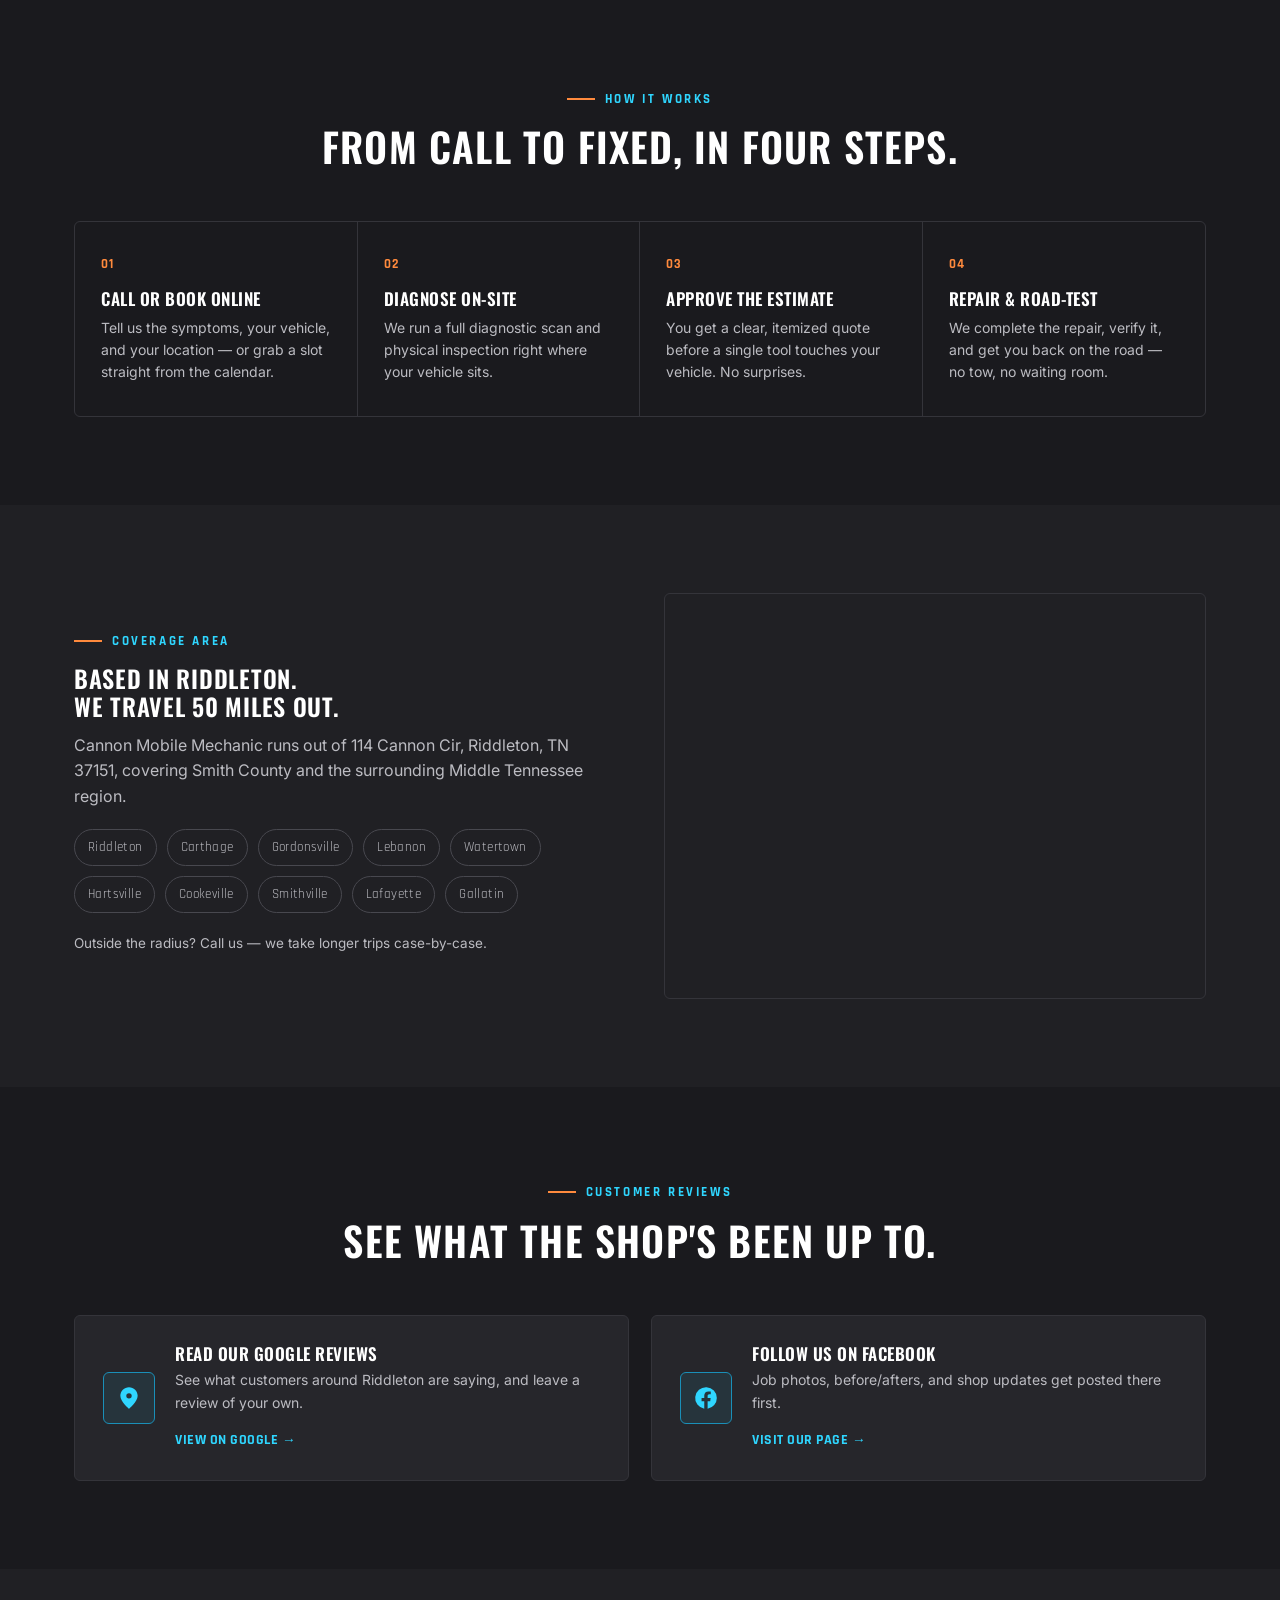
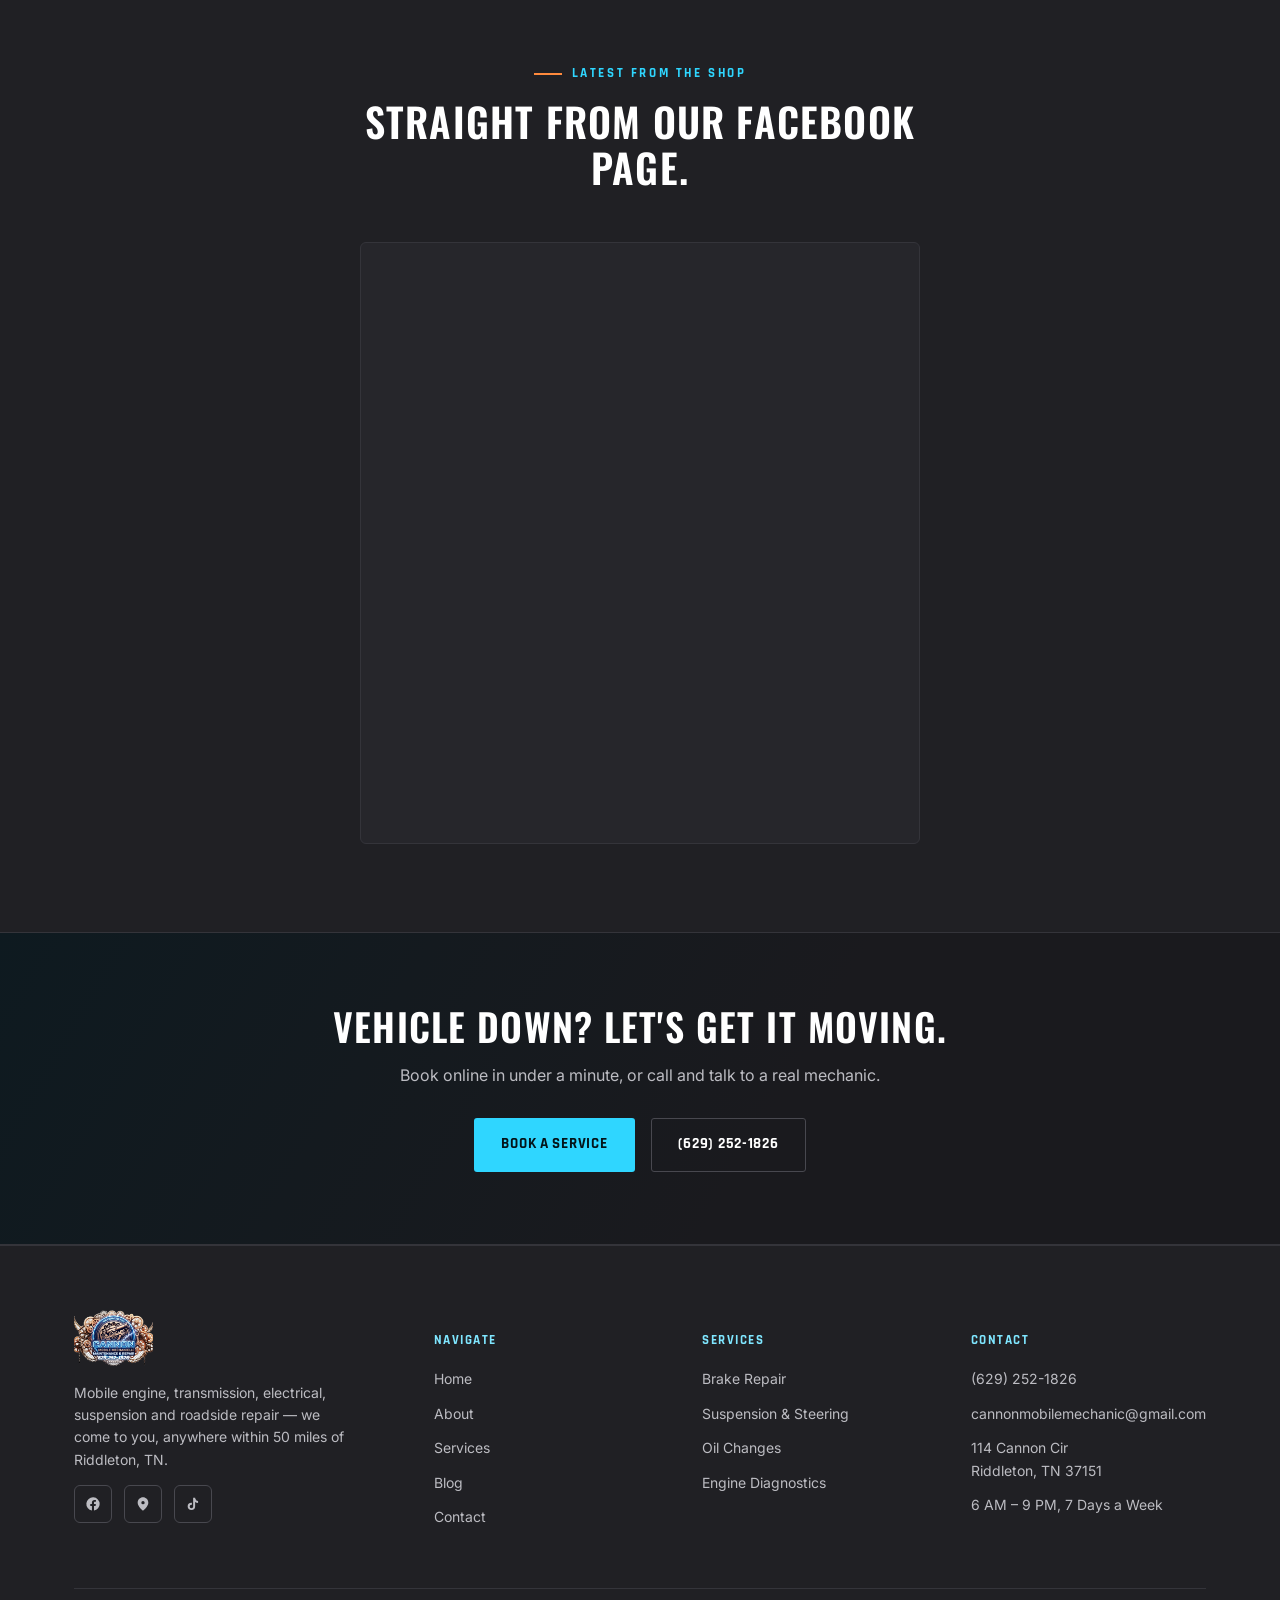
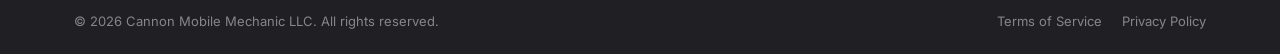
==== commit 3eac51d0: "Revise service details and hours in index.html Updated service description and operating hours." ====
--- a/index.html
+++ b/index.html
@@ -134,7 +134,7 @@
     <div>
       <div class="eyebrow">Riddleton, TN &nbsp;•&nbsp; 50-Mile Service Radius</div>
       <h1>Cannon Mobile Mechanic<br><span class="hl">comes to your curb.</span></h1>
-      <p class="hero-sub">Mobile diagnostics and repair for cars, trucks, diesels and classics — engine repair, transmission repair, auto electrical repair, ECU/car programming, suspension repair and roadside repair, done in your driveway, at work, or on the shoulder.</p>
+      <p class="hero-sub">Mobile diagnostics and repair for cars, trucks and classics — engine repair, Brakes, Oil Changes, auto electrical repair, suspension repair and roadside repair, done in your driveway, at work, or on the shoulder.</p>
       <div class="hero-actions">
         <a href="contact.html#booking" class="btn btn-primary">Book a Service</a>
         <a href="tel:+16292521826" class="btn btn-outline">Call (629) 252-1826</a>
@@ -175,7 +175,7 @@
   <div class="container">
     <div class="trust-strip">
       <div class="trust-item"><div class="num">50 mi</div><div class="lbl">Service Radius</div></div>
-      <div class="trust-item"><div class="num">6a–9p</div><div class="lbl">7 Days a Week</div></div>
+      <div class="trust-item"><div class="num">7a–7p & After 7p is emergency</div><div class="lbl">7 Days a Week</div></div>
       <div class="trust-item"><div class="num">20+ yrs</div><div class="lbl">Turning Wrenches</div></div>
       <div class="trust-item"><div class="num">All Makes</div><div class="lbl">Domestic, Import &amp; Classic</div></div>
     </div>
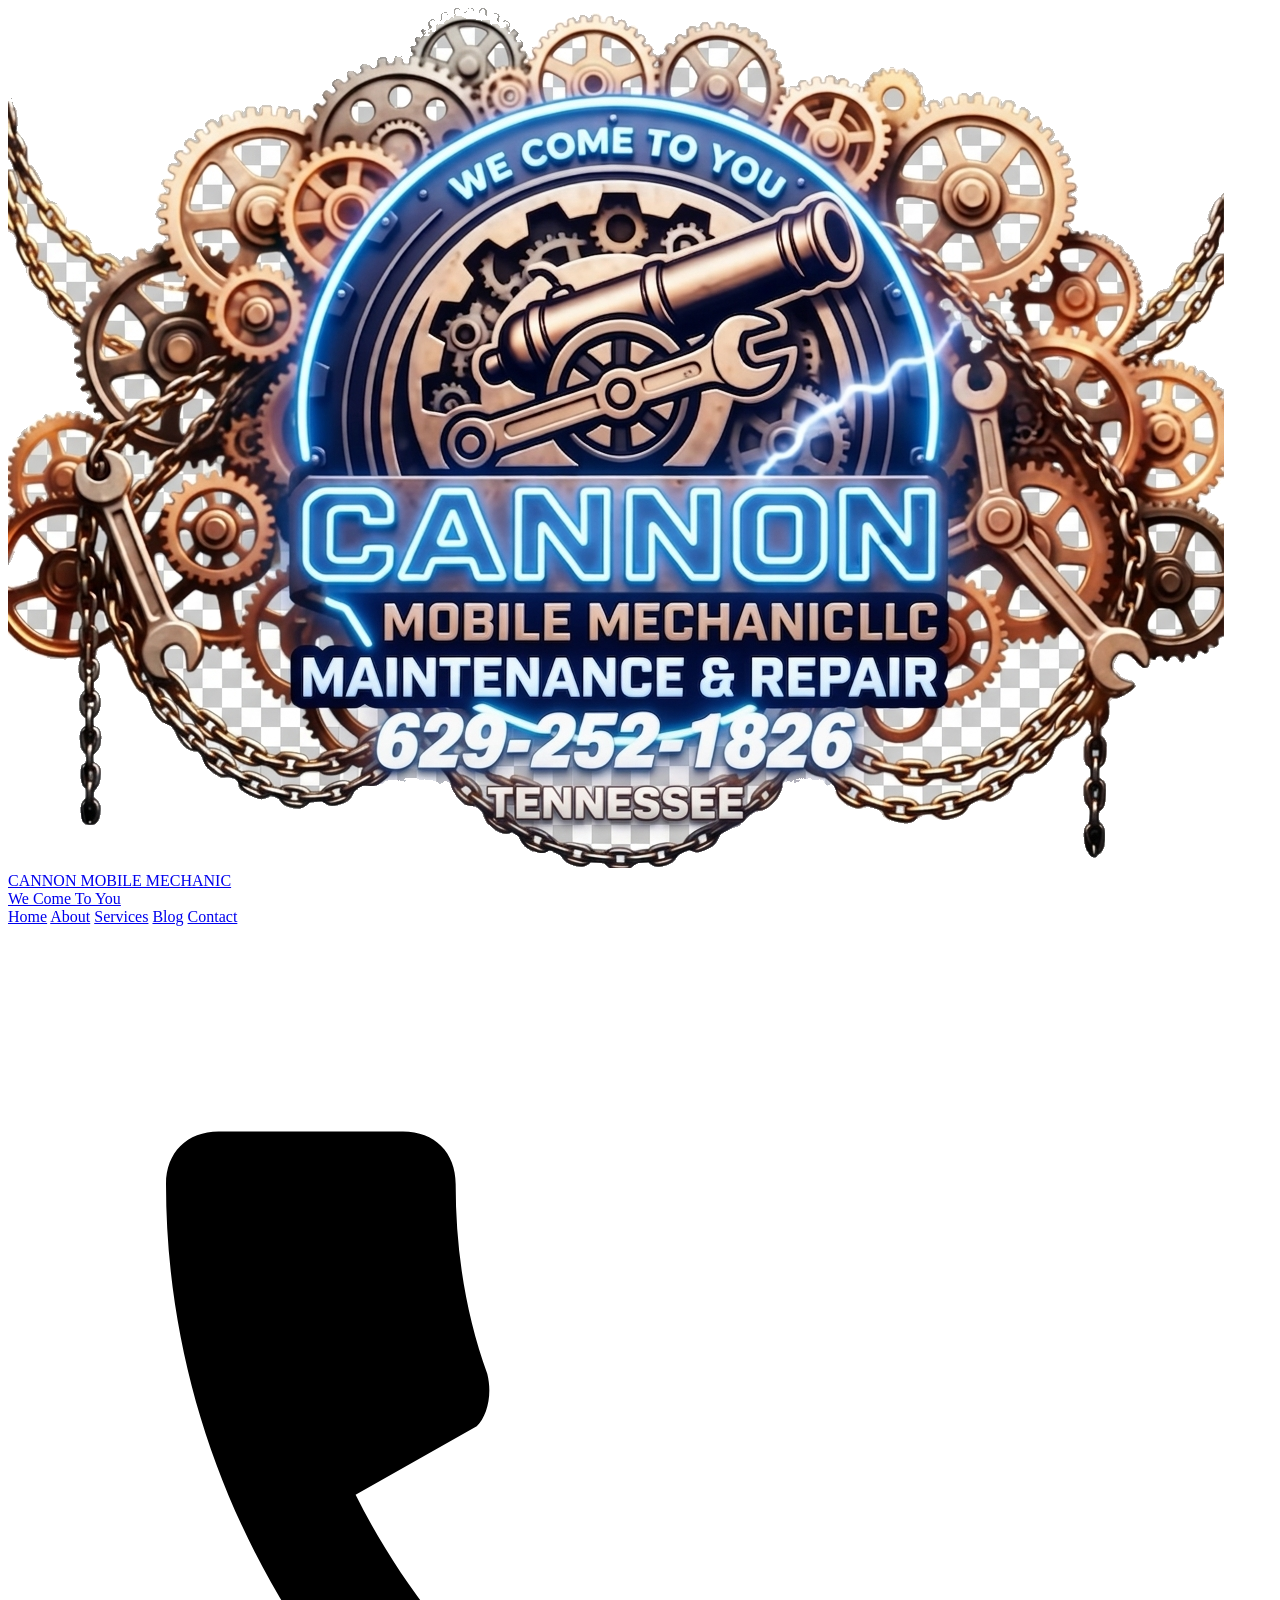
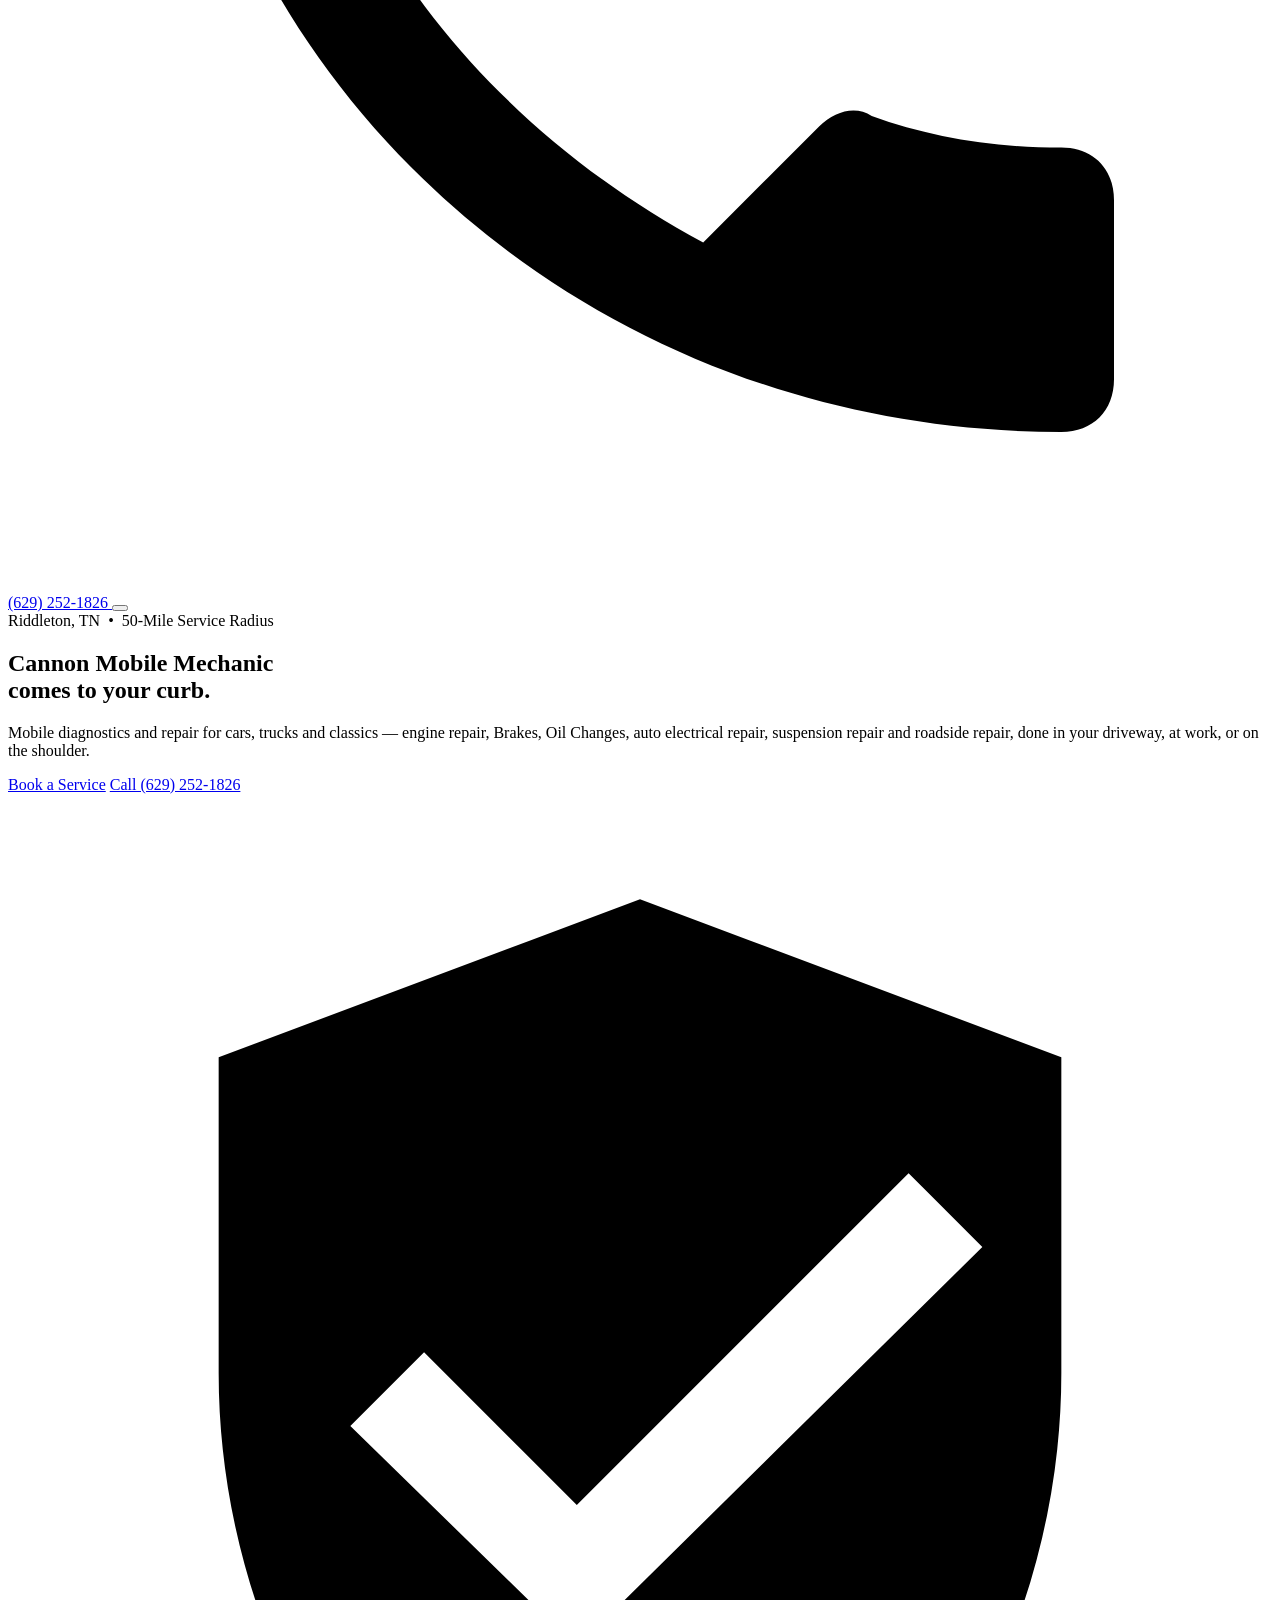
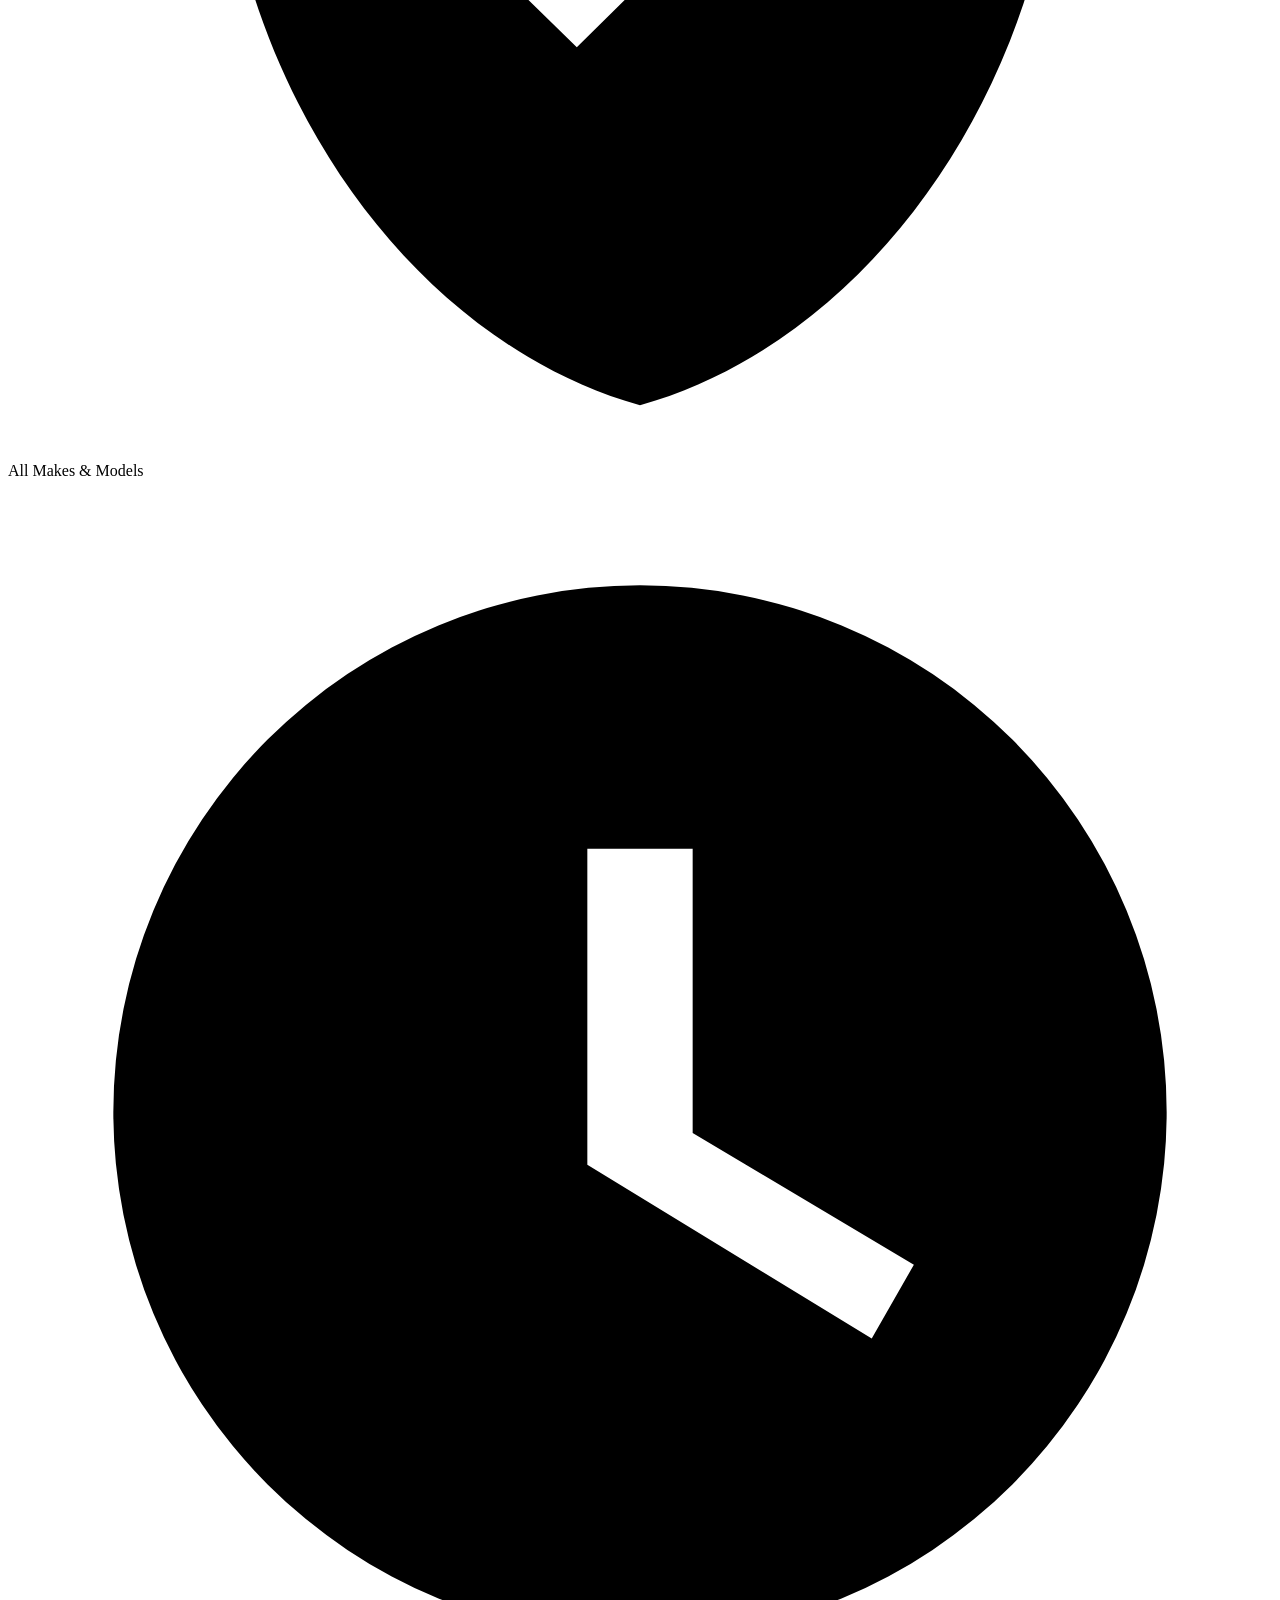
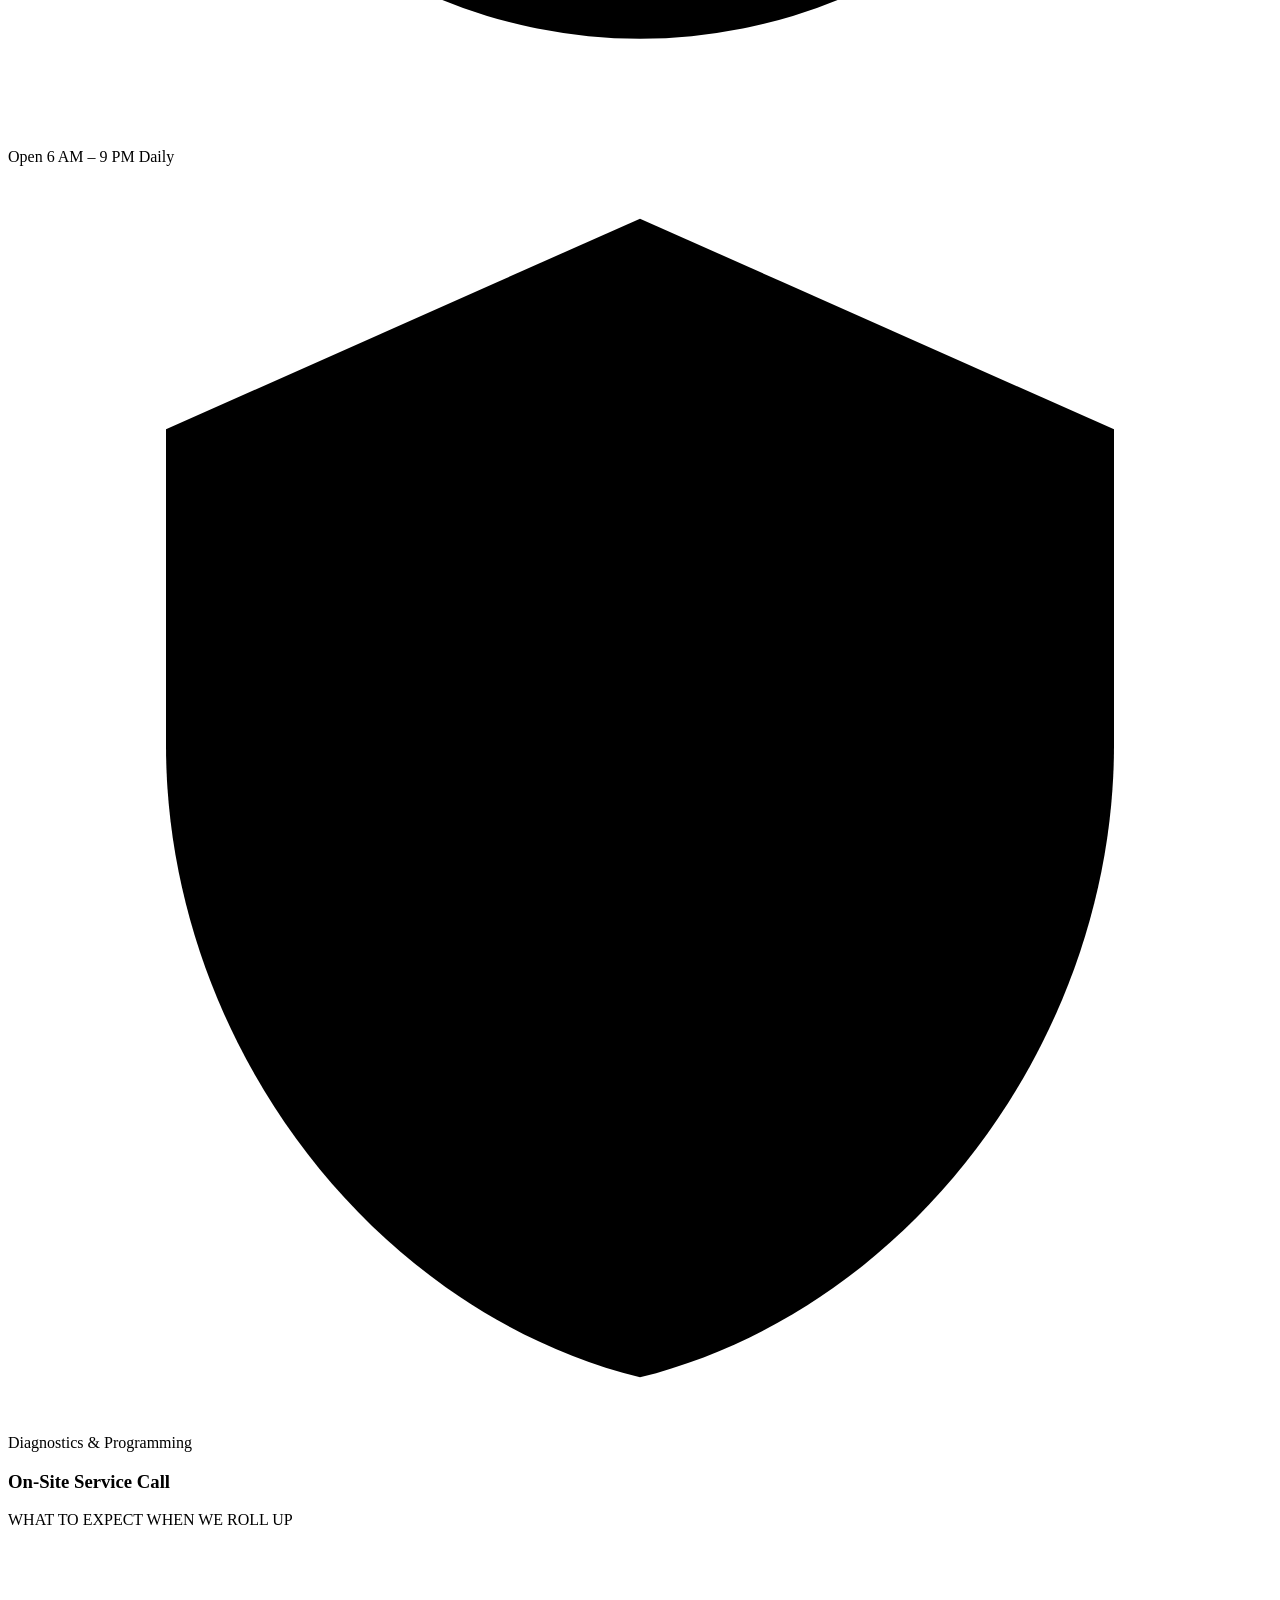
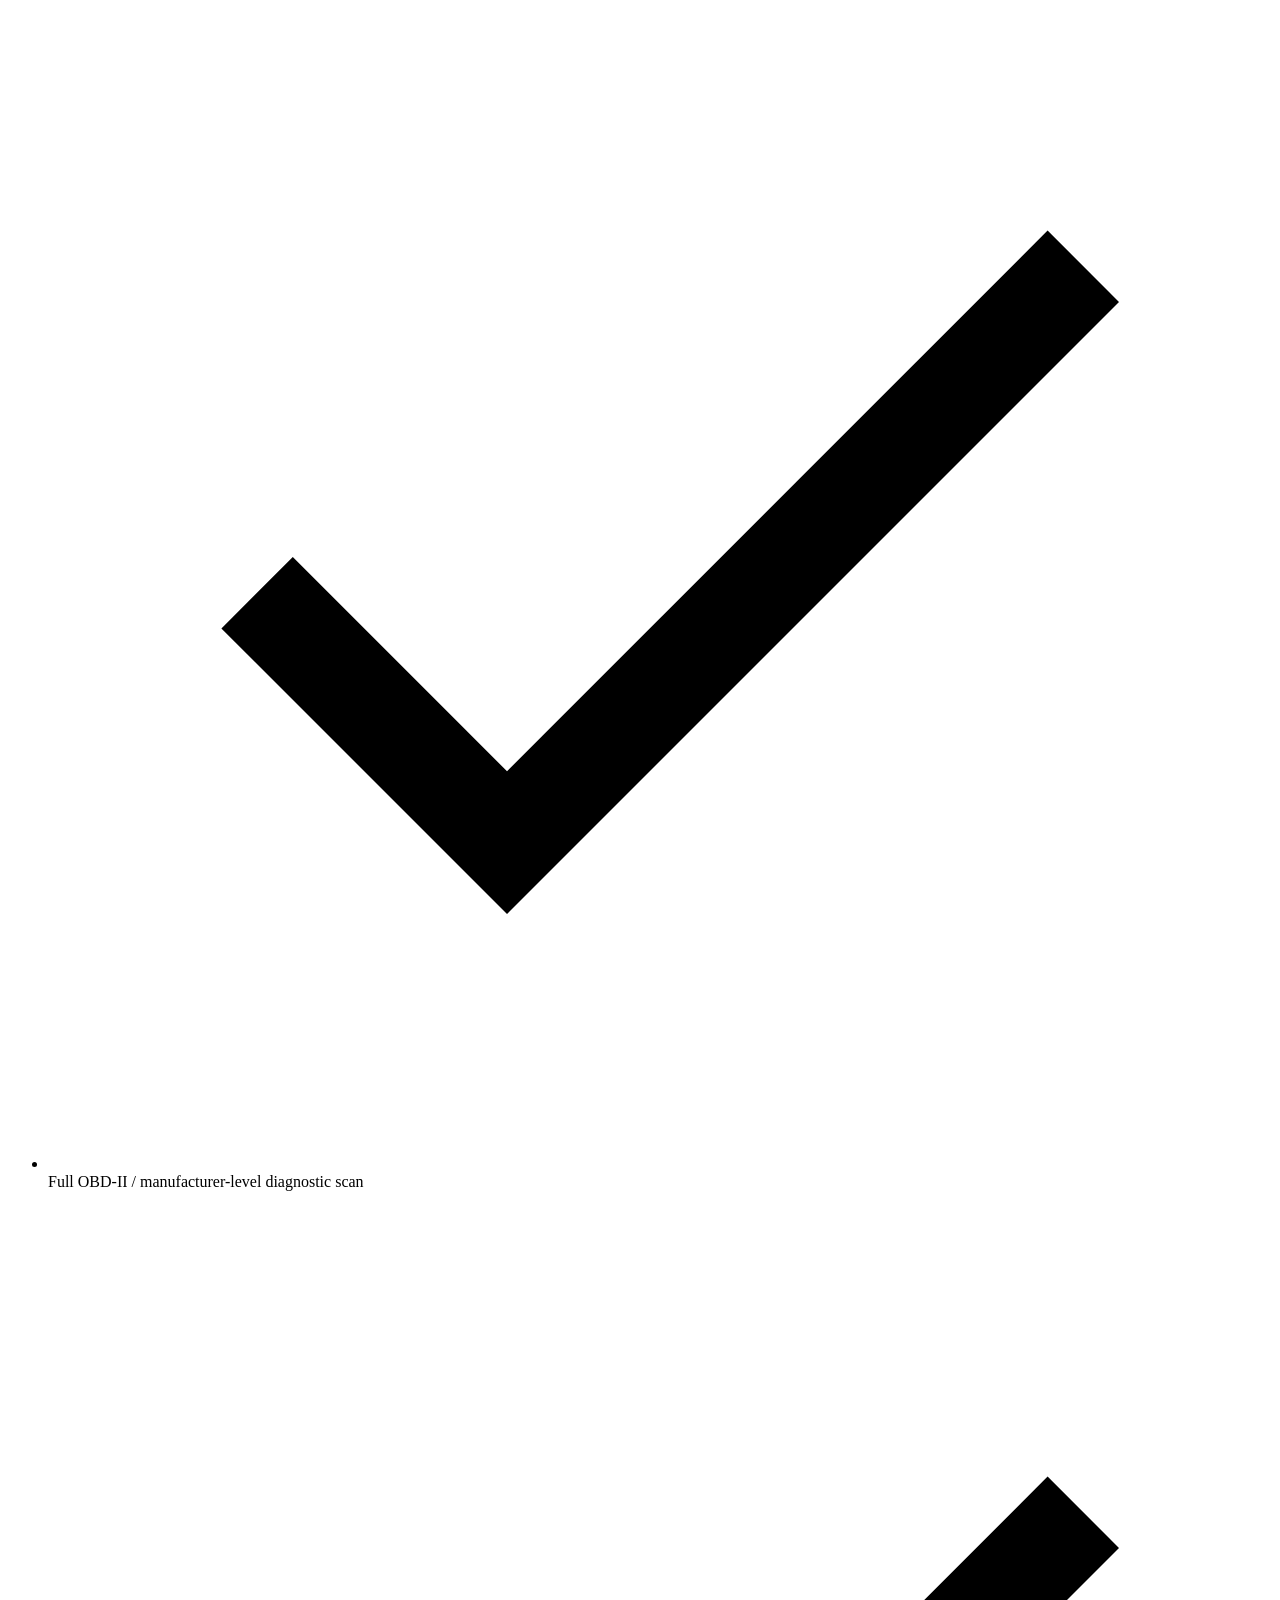
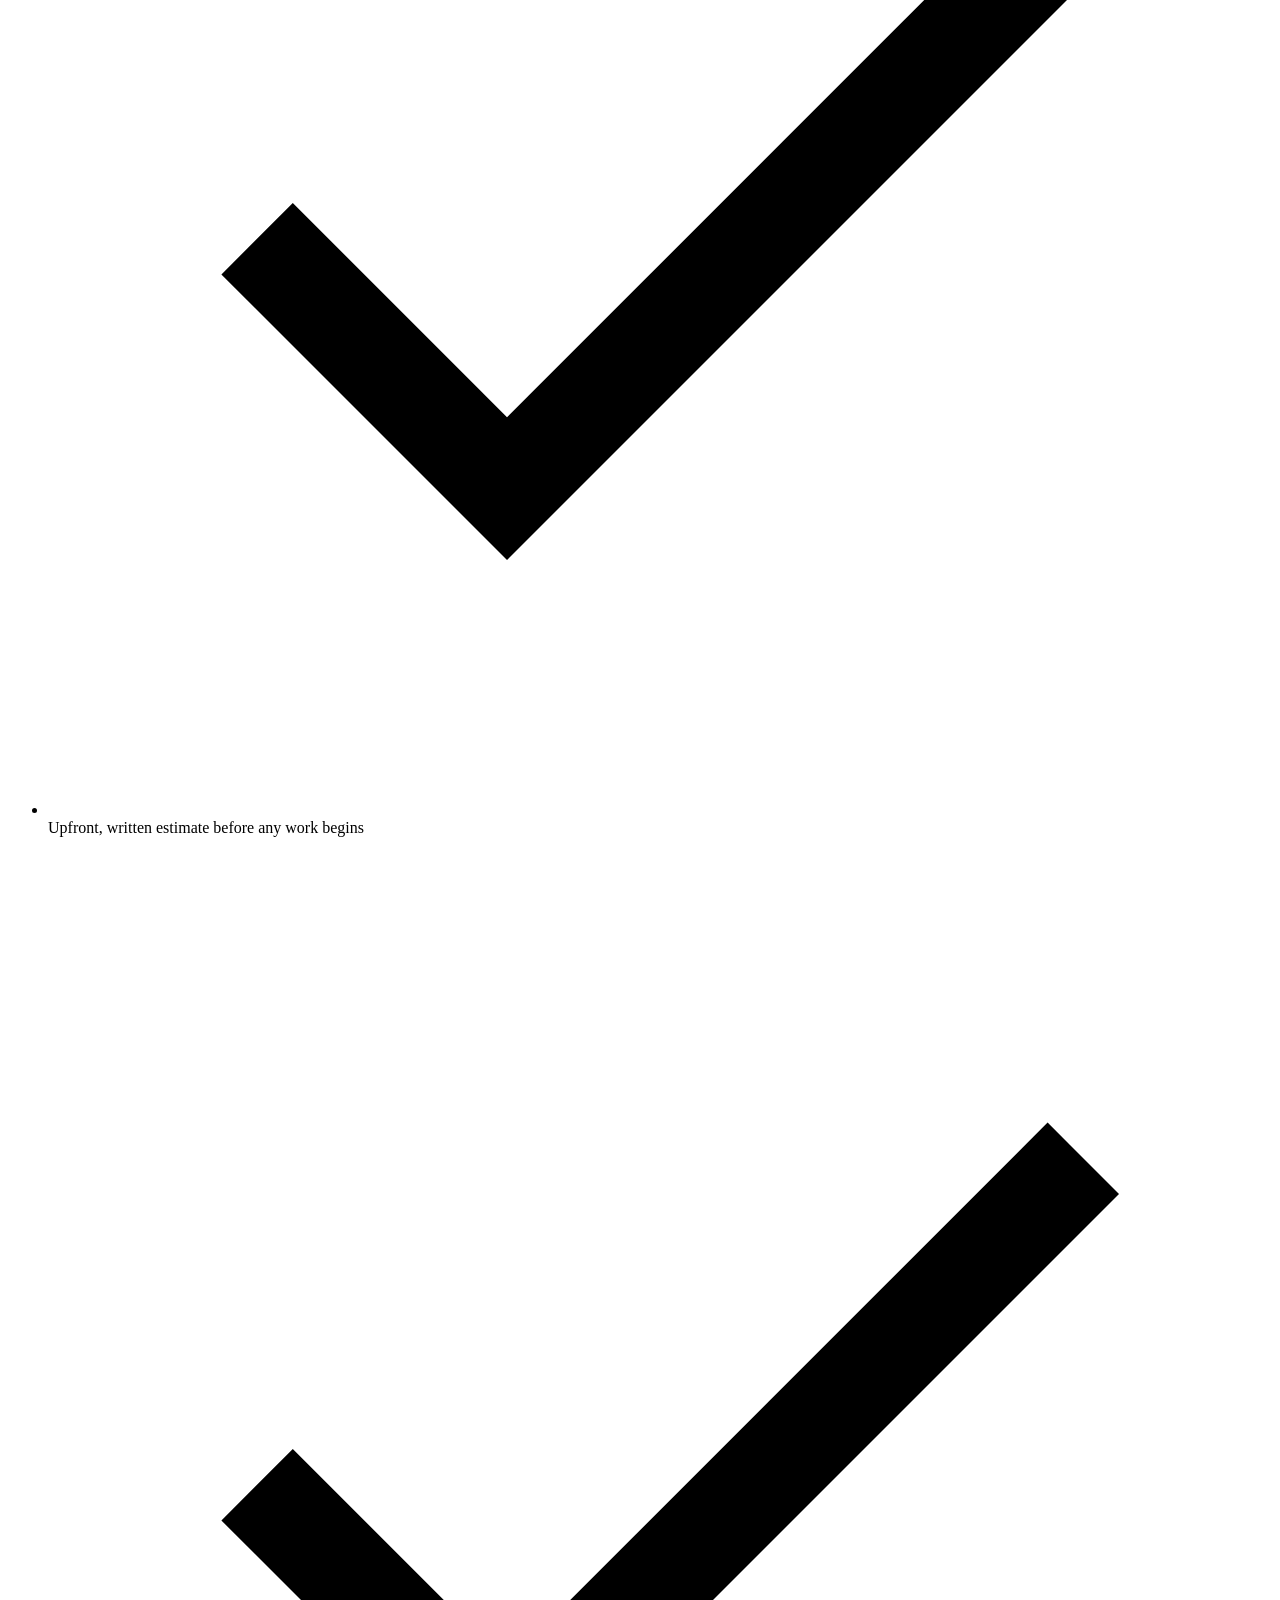
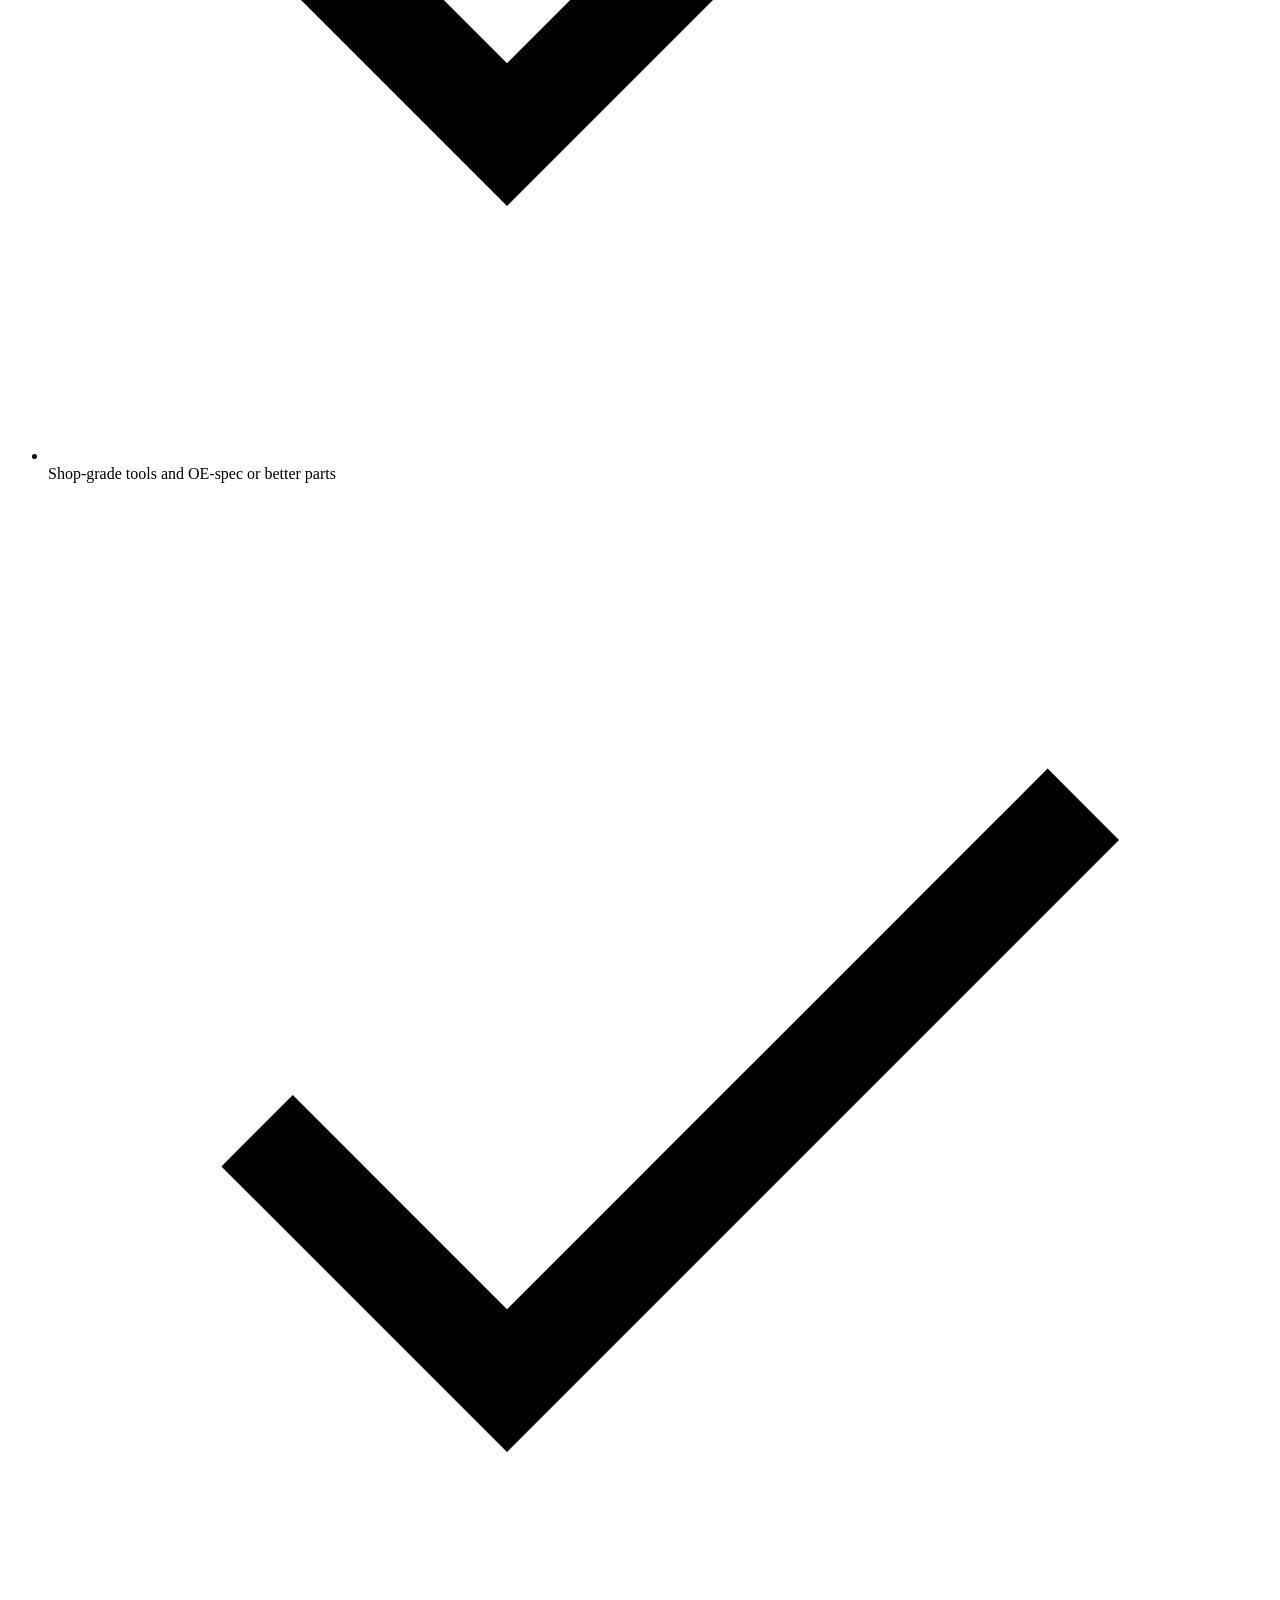
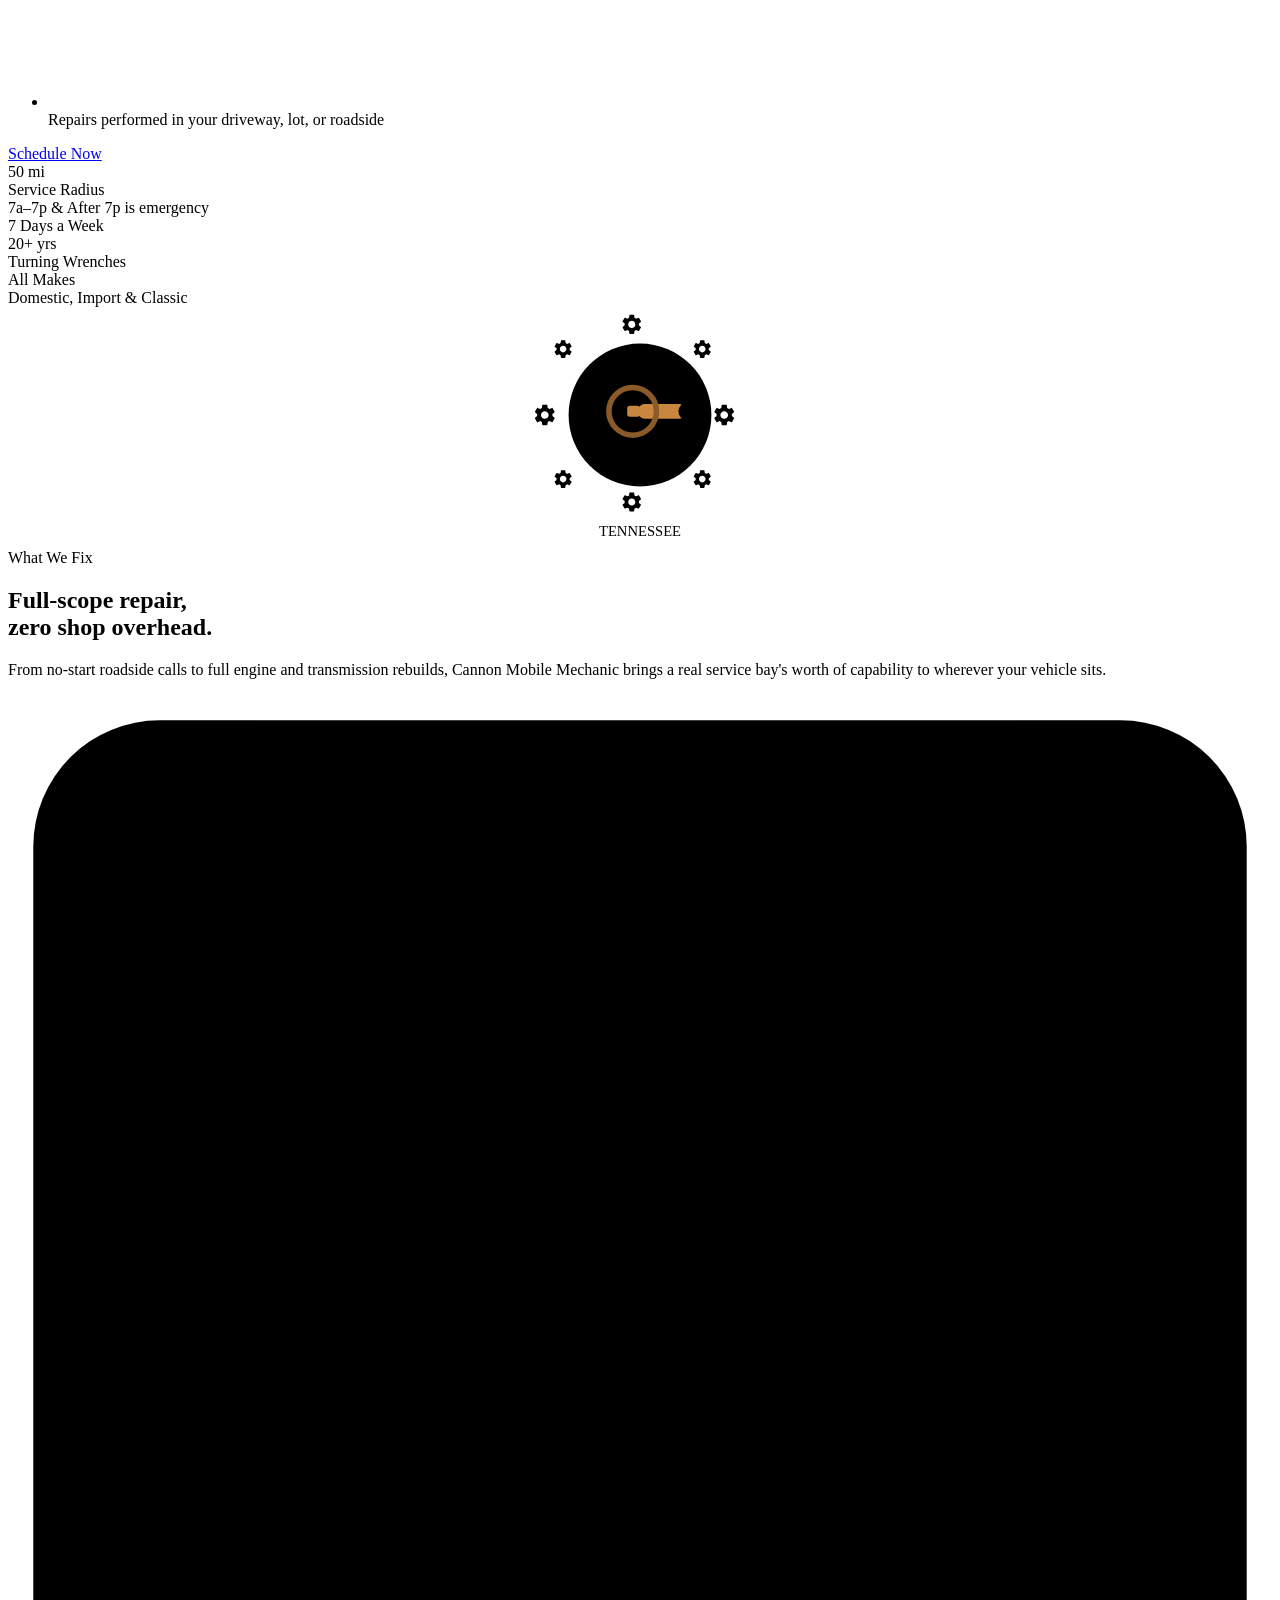
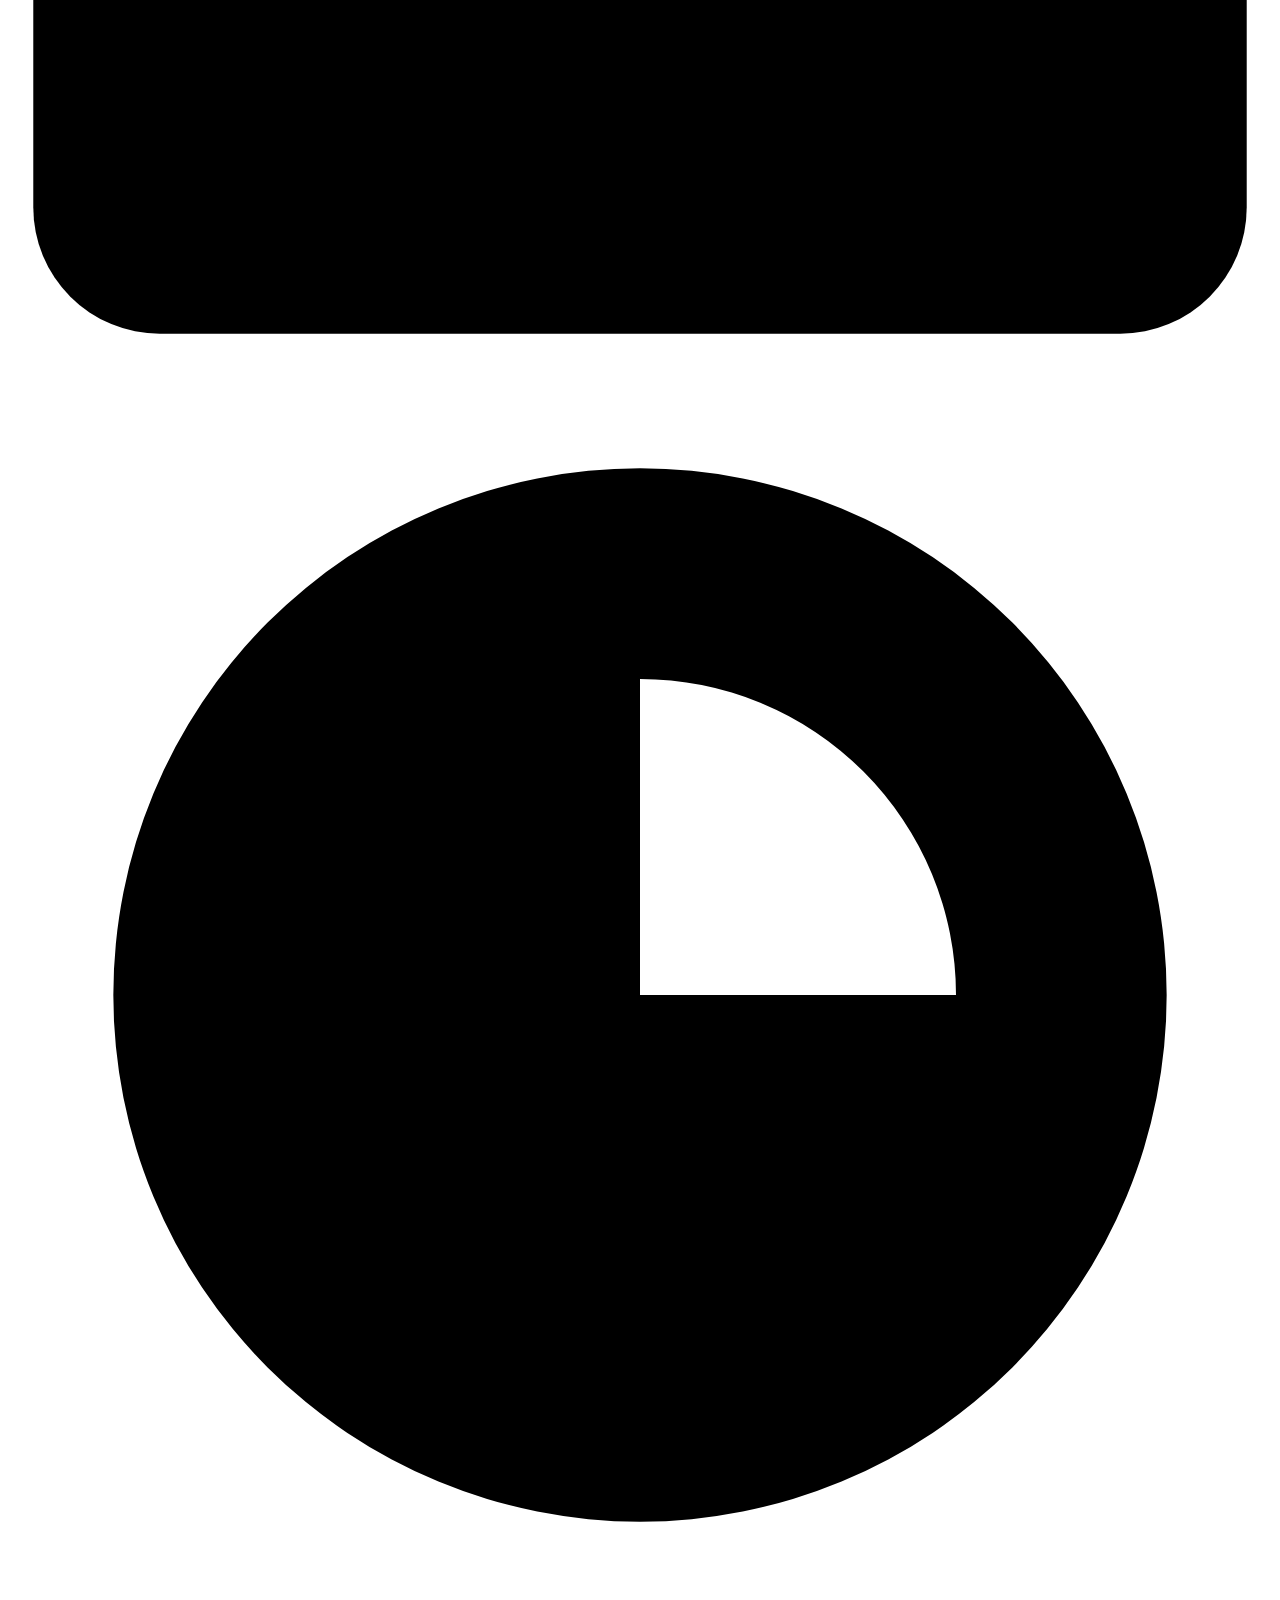
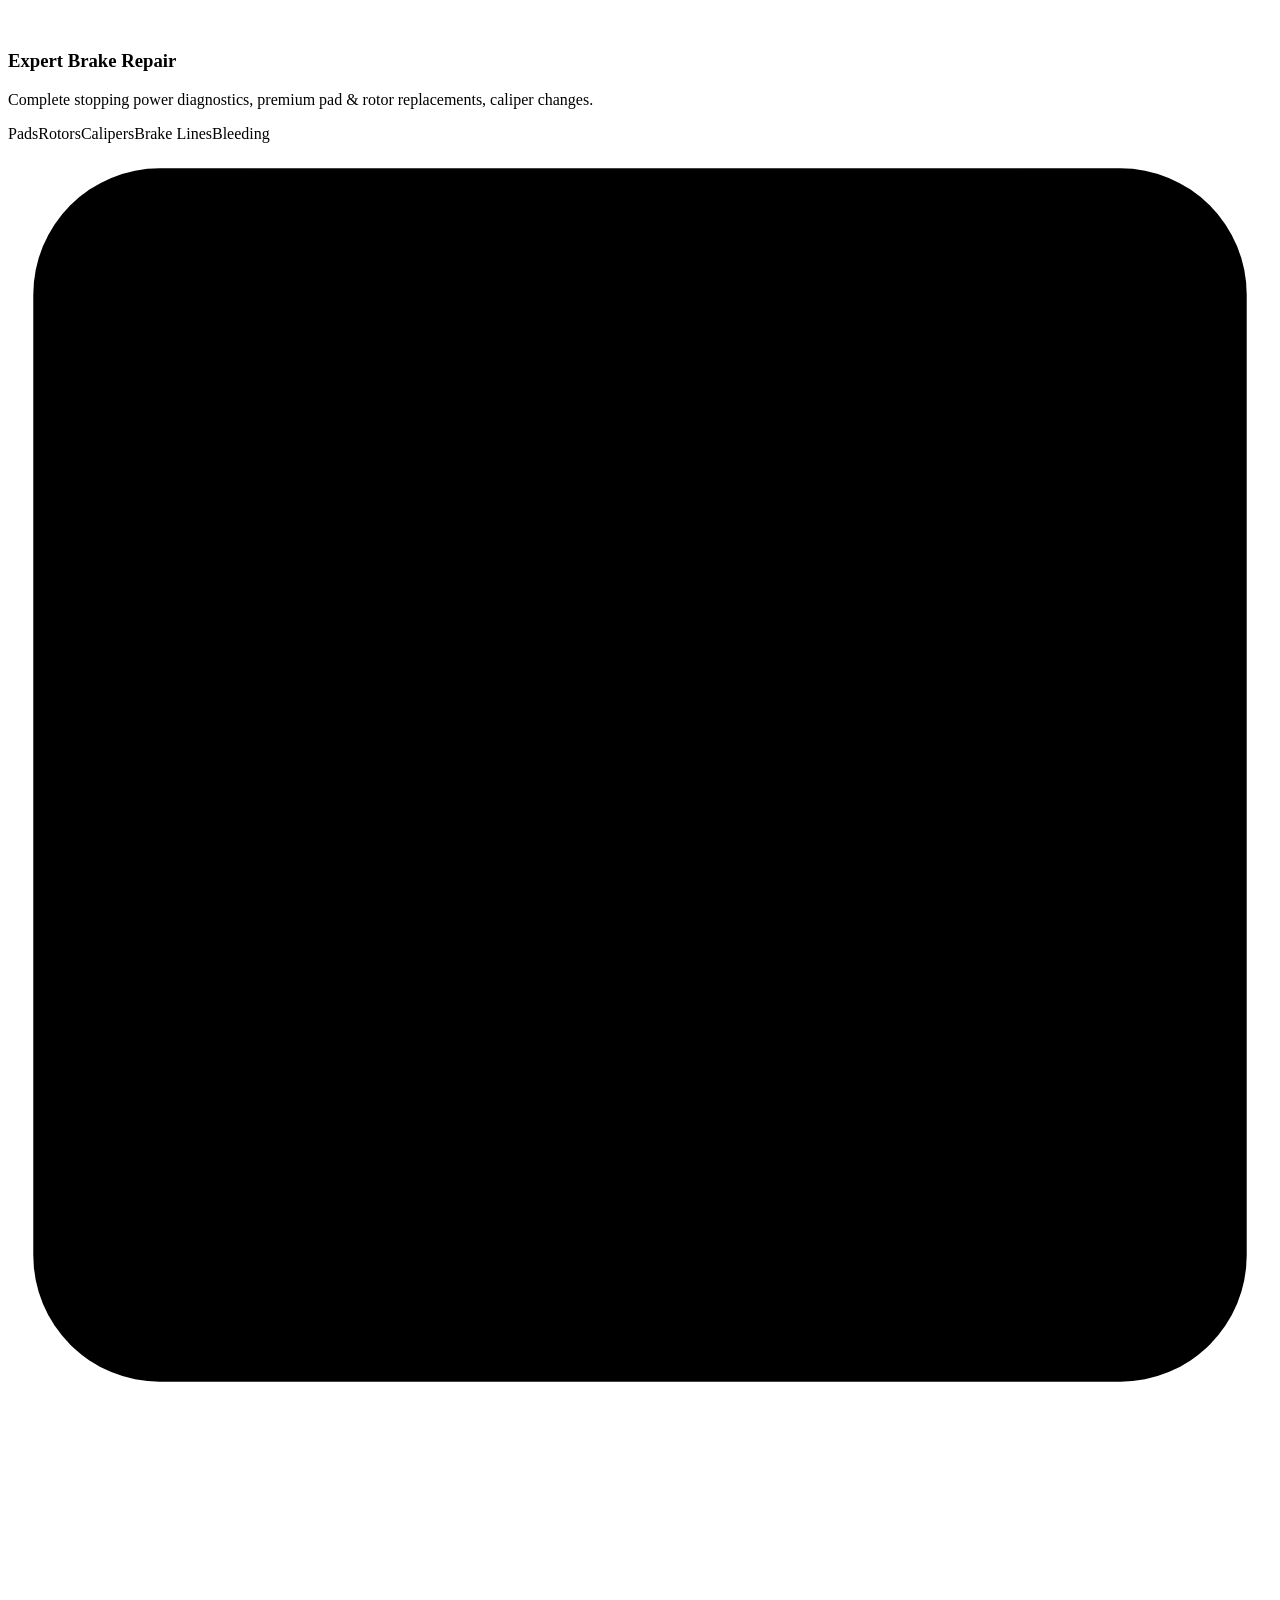
==== commit db7b5527: "Add files via upload" ====
--- a/index.html
+++ b/index.html
@@ -182,6 +182,49 @@
   </div>
 </section>
 
+<!-- ============ ANIMATED EMBLEM ============ -->
+<section class="section-alt" style="padding-bottom:0;">
+  <div class="container" style="text-align:center;">
+    <svg class="emblem" viewBox="0 0 240 260" width="220" height="238" role="img" aria-label="Cannon Mobile Mechanic animated emblem">
+      <defs>
+        <symbol id="gearIcon" viewBox="0 0 24 24">
+          <path d="M19.14,12.94c0.04-0.3,0.06-0.61,0.06-0.94c0-0.32-0.02-0.64-0.07-0.94l2.03-1.58c0.18-0.14,0.23-0.41,0.12-0.61l-1.92-3.32c-0.12-0.22-0.37-0.29-0.59-0.22l-2.39,0.96c-0.5-0.38-1.03-0.7-1.62-0.94L14.4,2.81c-0.04-0.24-0.24-0.41-0.48-0.41h-3.84c-0.24,0-0.43,0.17-0.47,0.41L9.25,5.35C8.66,5.59,8.12,5.92,7.63,6.29L5.24,5.33c-0.22-0.08-0.47,0-0.59,0.22L2.74,8.87C2.62,9.08,2.66,9.34,2.86,9.48l2.03,1.58C4.84,11.36,4.8,11.69,4.8,12s0.02,0.64,0.07,0.94l-2.03,1.58c-0.18,0.14-0.23,0.41-0.12,0.61l1.92,3.32c0.12,0.22,0.37,0.29,0.59,0.22l2.39-0.96c0.5,0.38,1.03,0.7,1.62,0.94l0.36,2.54c0.05,0.24,0.24,0.41,0.48,0.41h3.84c0.24,0,0.44-0.17,0.47-0.41l0.36-2.54c0.59-0.24,1.13-0.56,1.62-0.94l2.39,0.96c0.22,0.08,0.47,0,0.59-0.22l1.92-3.32c0.12-0.22,0.07-0.47-0.12-0.61L19.14,12.94z M12,15.6c-1.98,0-3.6-1.62-3.6-3.6s1.62-3.6,3.6-3.6s3.6,1.62,3.6,3.6S13.98,15.6,12,15.6z"/>
+        </symbol>
+        <linearGradient id="tnGradient" gradientUnits="objectBoundingBox" x1="0" y1="0" x2="1" y2="0">
+          <stop offset="0%" style="stop-color:#ffffff"/>
+          <stop offset="42%" style="stop-color:#ffffff"/>
+          <stop offset="50%" style="stop-color:#7fe6ff"/>
+          <stop offset="58%" style="stop-color:#ffffff"/>
+          <stop offset="100%" style="stop-color:#ffffff"/>
+          <animateTransform attributeName="gradientTransform" type="translate" from="-1.4 0" to="1.4 0" dur="2.4s" repeatCount="indefinite"/>
+        </linearGradient>
+      </defs>
+
+      <g class="gear-ring">
+        <use href="#gearIcon" class="gear g1" x="98" y="6"  width="26" height="26"/>
+        <use href="#gearIcon" class="gear g2" x="176" y="34" width="24" height="24"/>
+        <use href="#gearIcon" class="gear g3" x="198" y="104" width="28" height="28"/>
+        <use href="#gearIcon" class="gear g4" x="176" y="176" width="24" height="24"/>
+        <use href="#gearIcon" class="gear g5" x="98" y="200" width="26" height="26"/>
+        <use href="#gearIcon" class="gear g6" x="24" y="176" width="24" height="24"/>
+        <use href="#gearIcon" class="gear g7" x="2"  y="104" width="28" height="28"/>
+        <use href="#gearIcon" class="gear g8" x="24" y="34"  width="24" height="24"/>
+      </g>
+
+      <circle class="neon-ring" cx="120" cy="118" r="78"/>
+
+      <g class="cannon">
+        <rect x="118" y="106" width="52" height="16" rx="7" fill="#c9863f"/>
+        <circle cx="112" cy="114" r="26" fill="none" stroke="#8a5a28" stroke-width="6"/>
+        <rect x="106" y="108" width="14" height="12" rx="3" fill="#c9863f"/>
+      </g>
+      <circle class="muzzle" cx="172" cy="114" r="10"/>
+
+      <text class="tn-text" x="120" y="250" text-anchor="middle">TENNESSEE</text>
+    </svg>
+  </div>
+</section>
+
 <!-- ============ SERVICES TEASER ============ -->
 <section class="section-alt">
   <div class="container">
@@ -193,46 +236,51 @@
 
     <div class="svc-grid">
       <div class="svc-card">
+        <svg class="chain-frame" viewBox="0 0 100 100" preserveAspectRatio="none"><rect x="2" y="2" width="96" height="96" rx="10"></rect></svg>
         <div class="svc-icon"><svg viewBox="0 0 24 24"><path d="M12 2a10 10 0 100 20 10 10 0 000-20zm0 4a6 6 0 016 6h-6V6z"/></svg></div>
         <h3>Expert Brake Repair</h3>
-        <p>Complete stopping power, Diagnostics, Premium Pad & Rotor replacements, Caliper changes.</p>
-        <div class="tags"><span>Pads &amp; Rotors</span><span>Calipers</span><span>Brake Lines</span></div></span><span>Rotors</span><span>Pads</span><span>Calipers</span><span>Brake Lines</span><span>Rubber Brake Lines</span><span></span><span>Bleeding</span></div>
-      </div>
-
-      <div class="svc-card">
+        <p>Complete stopping power diagnostics, premium pad &amp; rotor replacements, caliper changes.</p>
+        <div class="tags"><span>Pads</span><span>Rotors</span><span>Calipers</span><span>Brake Lines</span><span>Bleeding</span></div>
+      </div>
+
+      <div class="svc-card">
+        <svg class="chain-frame" viewBox="0 0 100 100" preserveAspectRatio="none"><rect x="2" y="2" width="96" height="96" rx="10"></rect></svg>
         <div class="svc-icon"><svg viewBox="0 0 24 24"><path d="M4 20h3l1-4h8l1 4h3l-2-9-2-6H8L6 11l-2 9zm5-9h6l-1.2-4H10.2L9 11z"/></svg></div>
         <h3>Suspension &amp; Steering</h3>
-        <p>Fixing rough rides and loose steering with expert replacement of Wheel hubs, Tie-Rod ends and worn suspension components.</p>
-        <div class="tags"><span>Struts</span><span>Ball Joints</span><span>Bearings</span></span><span>Struts</span><span>Shocks</span><span>Ball Joints</span><span>Tie-Rod Ends</span><span>Wheel Hub Bearings</span><span>Steering Component Replacements</span></div>
-      </div>
-
-      <div class="svc-card">
+        <p>Fixing rough rides and loose steering with expert replacement of wheel hubs, tie-rod ends and worn suspension components.</p>
+        <div class="tags"><span>Struts</span><span>Shocks</span><span>Ball Joints</span><span>Tie-Rods</span><span>Wheel Bearings</span></div>
+      </div>
+
+      <div class="svc-card">
+        <svg class="chain-frame" viewBox="0 0 100 100" preserveAspectRatio="none"><rect x="2" y="2" width="96" height="96" rx="10"></rect></svg>
         <div class="svc-icon"><svg viewBox="0 0 24 24"><path d="M12 2 6 9v6a6 6 0 0012 0V9l-6-7zm0 15.5A2.5 2.5 0 1112 12a2.5 2.5 0 010 5.5z"/></svg></div>
         <h3>Oil Changes &amp; Maintenance</h3>
-        <p>Conveient Oil Changes on-site, clean mess free and done right in your driveway to save you a trip to the quicklube</p>
-        <div class="tags"><span>Oil &amp; Filter</span><span>Fluids</span><span>Inspection</span></span><span>Air Filter</span><span>Cabin Air Filter</span></div>
-      </div>
-
-      <div class="svc-card">
+        <p>Convenient oil changes on-site — clean, mess-free, and done right in your driveway to save you a trip to the quick-lube.</p>
+        <div class="tags"><span>Oil &amp; Filter</span><span>Air Filter</span><span>Cabin Filter</span><span>Fluids</span></div>
+      </div>
+
+      <div class="svc-card">
+        <svg class="chain-frame" viewBox="0 0 100 100" preserveAspectRatio="none"><rect x="2" y="2" width="96" height="96" rx="10"></rect></svg>
         <div class="svc-icon"><svg viewBox="0 0 24 24"><path d="M22 13h-1.2l-1-3H16V6h-2v4h-3l-1.5-3.5C9.2 5.6 8.2 5 7 5H4v2h3c.4 0 .7.2.9.6L9 10H3v3H1v2h2v3h2v-3h11v3h2v-3h2c1.1 0 2-.9 2-2v-2c0-.6-.2-1-.5-1.3zM6 17.5A1.5 1.5 0 1 1 6 14.5a1.5 1.5 0 0 1 0 3zm12 0a1.5 1.5 0 1 1 0-3 1.5 1.5 0 0 1 0 3z"/></svg></div>
-        <h3>Advanced Engine Diagnostics & Tune-Ups</h3>
-        <p>Don't guess at a check engine light or ignore a rough idle. I use advanced diagnostic equipment to pinpoint the exact issue-saving you time and money. From tracking down sensor failures and electrical glitches to performing precision modern tune-ups (plugs, wires, and Coils), Ill get your motor running perfectly.</p>
+        <h3>Advanced Engine Diagnostics &amp; Tune-Ups</h3>
+        <p>Advanced diagnostic equipment pinpoints the exact issue — sensor failures, electrical glitches, and precision modern tune-ups (plugs, wires, coils).</p>
         <div class="tags"><span>OBD-II Scan</span><span>Misfires</span><span>No-Start</span></div>
       </div>
 
       <div class="svc-card">
+        <svg class="chain-frame" viewBox="0 0 100 100" preserveAspectRatio="none"><rect x="2" y="2" width="96" height="96" rx="10"></rect></svg>
         <div class="svc-icon"><svg viewBox="0 0 24 24"><path d="M12 2a5 5 0 100 10 5 5 0 000-10zm0 12c-4 0-9 2-9 5v3h18v-3c0-3-5-5-9-5z"/></svg></div>
-        <h3>Classic &amp; Truck restoration work</h3>
-        <p>As a specialist in classic gas engines, I keep vintage iron running like a dream. From minor tune-ups to major technical upgrades.</p>
-        <div class="tags"><span>Carburetors</span><span>Vintage Ignition</span><span>Camshafts</span></span><span>Lifters</span><span>Intake Manifolds</span><span>Cylcylinder head</span><span>Fuel pumps</span><span>Oil Pumps</span><span>Bearings</span></div>
-      </div>
-    </div>
-
-  <div class="svc-card">
-        <div class="svc-icon"><svg viewBox="0 0 24 24"><path d="M12 2a5 5 0 100 10 5 5 0 000-10zm0 12c-4 0-9 2-9 5v3h18v-3c0-3-5-5-9-5z"/></svg></div>
+        <h3>Classic &amp; Truck Restoration Work</h3>
+        <p>Specializing in classic gas engines, keeping vintage iron running like a dream — from minor tune-ups to major mechanical upgrades.</p>
+        <div class="tags"><span>Carburetors</span><span>Vintage Ignition</span><span>Camshafts</span><span>Fuel Pumps</span></div>
+      </div>
+
+      <div class="svc-card">
+        <svg class="chain-frame" viewBox="0 0 100 100" preserveAspectRatio="none"><rect x="2" y="2" width="96" height="96" rx="10"></rect></svg>
+        <div class="svc-icon"><svg viewBox="0 0 24 24"><path d="M7 2 4 6v3l3-2 3 4-3 4 4 3-2 3h3l2-4 4 2 2-3-4-2 2-4-4-3 2-3-3 2z"/></svg></div>
         <h3>Starter &amp; Electrical Systems</h3>
-        <p>As a former electrician, I can master your vehicle's electrical issues with precision</p>
-        <div class="tags"><span>Starters</span><span>Electrical Systems</span><span>Alternator</span></span><span>Ground connection issues</span></div>
+        <p>Former electrician's precision applied to starters, alternators, wiring, and ground connection issues.</p>
+        <div class="tags"><span>Starters</span><span>Alternators</span><span>Wiring</span><span>Grounds</span></div>
       </div>
     </div>
 
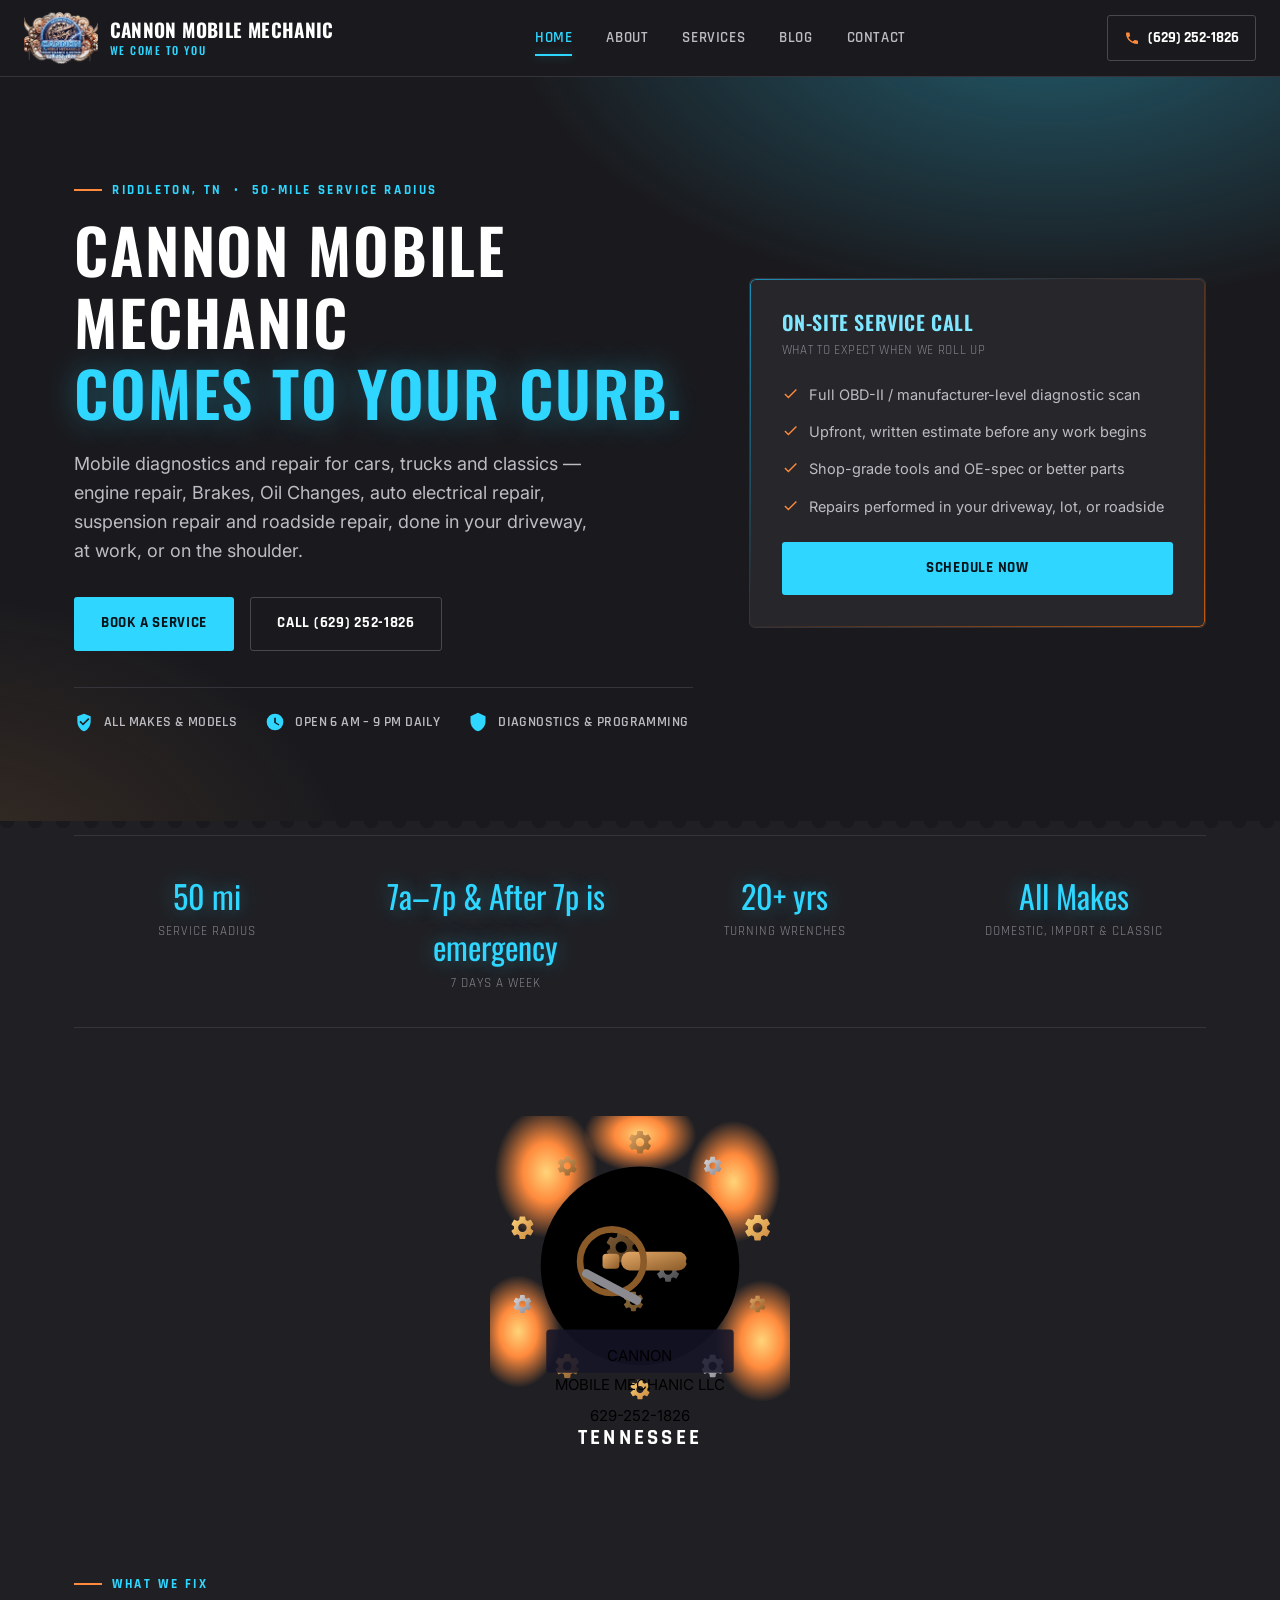
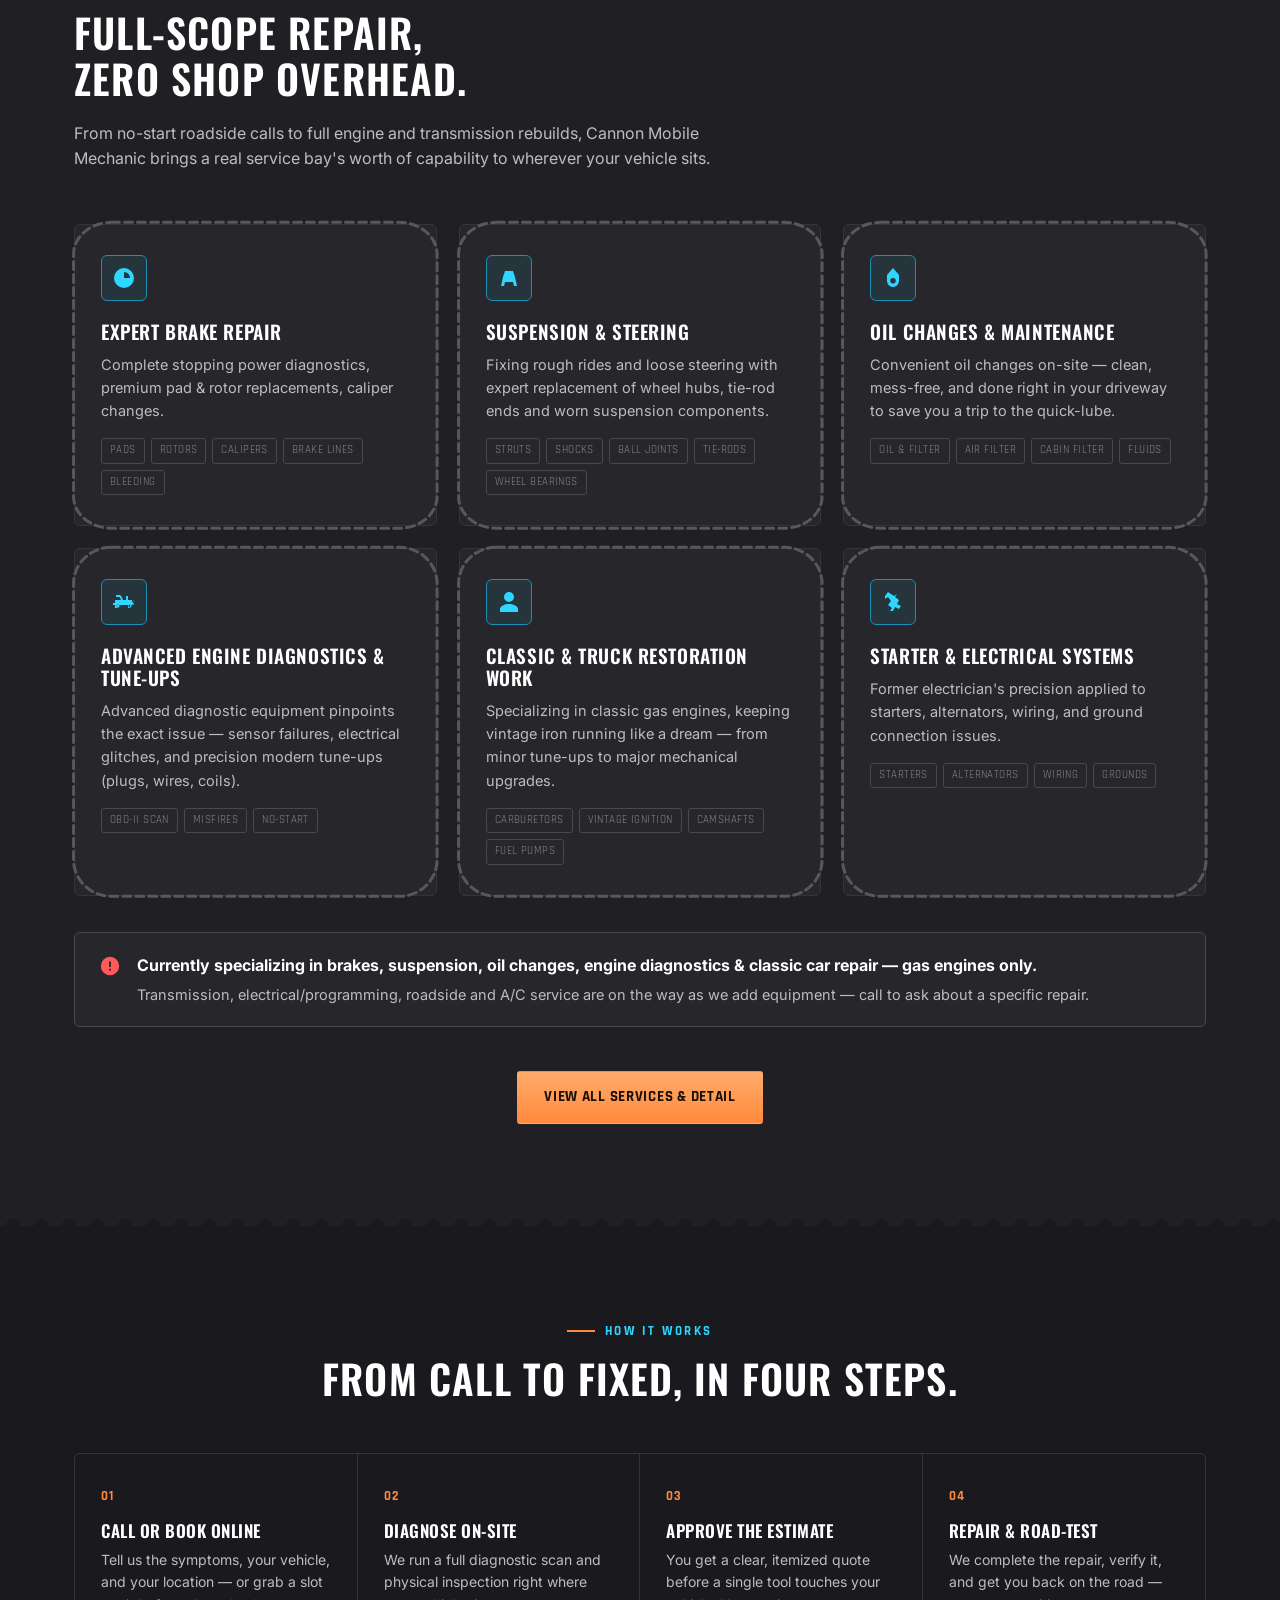
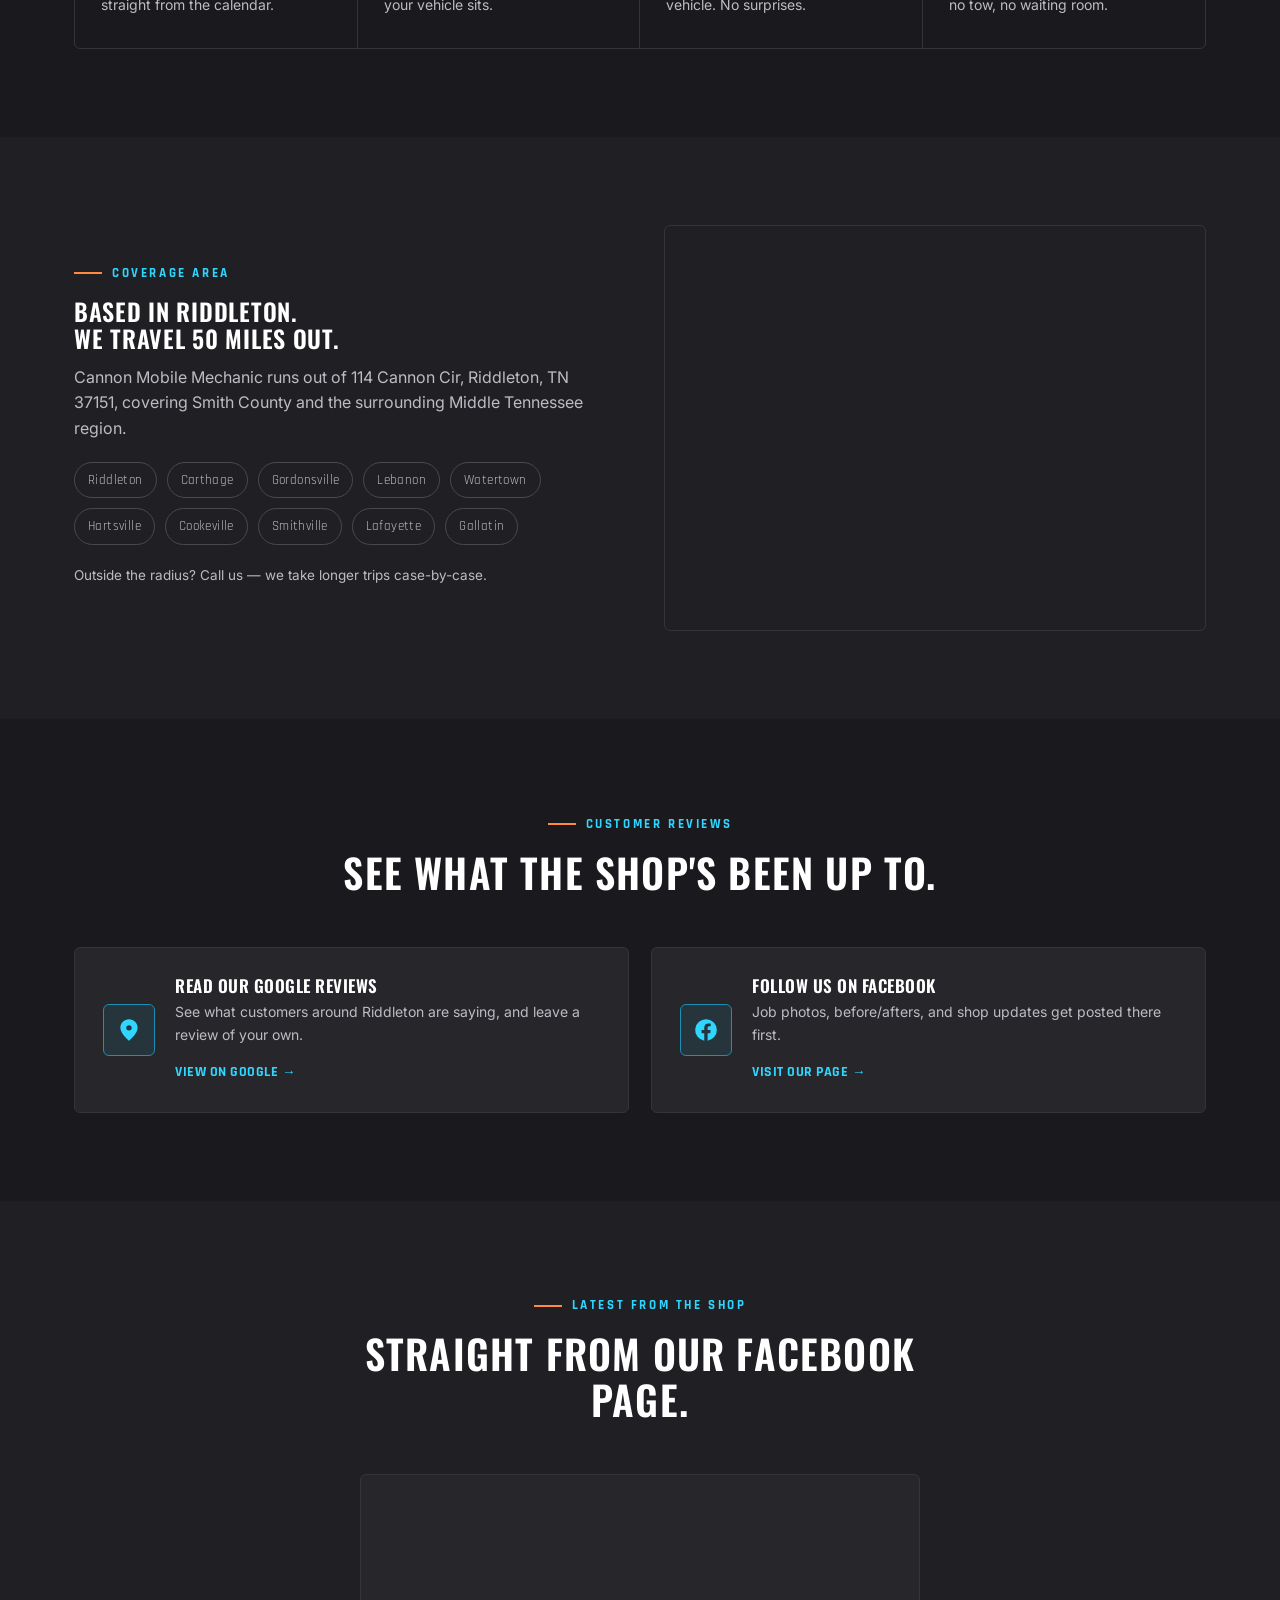
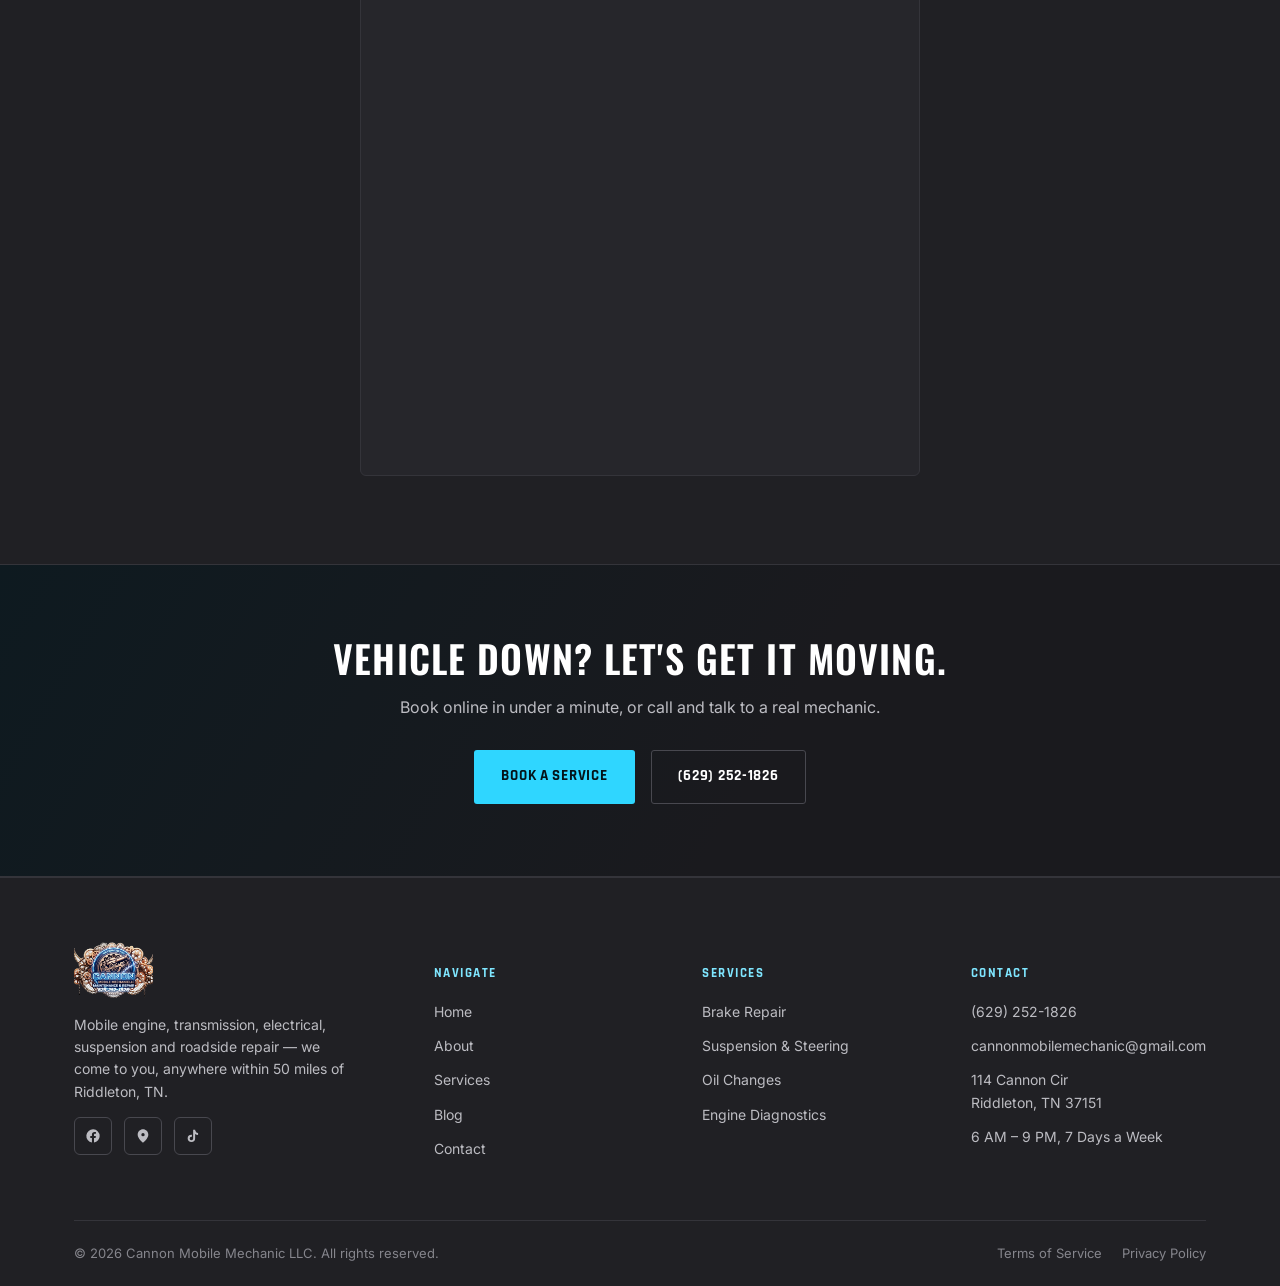
==== commit f394f992: "Add files via upload" ====
--- a/index.html
+++ b/index.html
@@ -185,11 +185,29 @@
 <!-- ============ ANIMATED EMBLEM ============ -->
 <section class="section-alt" style="padding-bottom:0;">
   <div class="container" style="text-align:center;">
-    <svg class="emblem" viewBox="0 0 240 260" width="220" height="238" role="img" aria-label="Cannon Mobile Mechanic animated emblem">
+    <svg class="emblem-v2" viewBox="0 0 320 380" width="300" height="356" role="img" aria-label="Cannon Mobile Mechanic animated emblem">
       <defs>
         <symbol id="gearIcon" viewBox="0 0 24 24">
           <path d="M19.14,12.94c0.04-0.3,0.06-0.61,0.06-0.94c0-0.32-0.02-0.64-0.07-0.94l2.03-1.58c0.18-0.14,0.23-0.41,0.12-0.61l-1.92-3.32c-0.12-0.22-0.37-0.29-0.59-0.22l-2.39,0.96c-0.5-0.38-1.03-0.7-1.62-0.94L14.4,2.81c-0.04-0.24-0.24-0.41-0.48-0.41h-3.84c-0.24,0-0.43,0.17-0.47,0.41L9.25,5.35C8.66,5.59,8.12,5.92,7.63,6.29L5.24,5.33c-0.22-0.08-0.47,0-0.59,0.22L2.74,8.87C2.62,9.08,2.66,9.34,2.86,9.48l2.03,1.58C4.84,11.36,4.8,11.69,4.8,12s0.02,0.64,0.07,0.94l-2.03,1.58c-0.18,0.14-0.23,0.41-0.12,0.61l1.92,3.32c0.12,0.22,0.37,0.29,0.59,0.22l2.39-0.96c0.5,0.38,1.03,0.7,1.62,0.94l0.36,2.54c0.05,0.24,0.24,0.41,0.48,0.41h3.84c0.24,0,0.44-0.17,0.47-0.41l0.36-2.54c0.59-0.24,1.13-0.56,1.62-0.94l2.39,0.96c0.22,0.08,0.47,0,0.59-0.22l1.92-3.32c0.12-0.22,0.07-0.47-0.12-0.61L19.14,12.94z M12,15.6c-1.98,0-3.6-1.62-3.6-3.6s1.62-3.6,3.6-3.6s3.6,1.62,3.6,3.6S13.98,15.6,12,15.6z"/>
         </symbol>
+
+        <radialGradient id="flameGrad" cx="50%" cy="50%" r="50%">
+          <stop offset="0%" stop-color="#ffd479"/>
+          <stop offset="45%" stop-color="#ff8a3d"/>
+          <stop offset="100%" stop-color="#ff8a3d" stop-opacity="0"/>
+        </radialGradient>
+        <linearGradient id="bronzeGrad" x1="0" y1="0" x2="1" y2="1">
+          <stop offset="0%" stop-color="#e3a866"/>
+          <stop offset="100%" stop-color="#8a5a28"/>
+        </linearGradient>
+        <linearGradient id="silverGrad" x1="0" y1="0" x2="1" y2="1">
+          <stop offset="0%" stop-color="#dcdce0"/>
+          <stop offset="100%" stop-color="#85858c"/>
+        </linearGradient>
+        <linearGradient id="goldGrad" x1="0" y1="0" x2="1" y2="1">
+          <stop offset="0%" stop-color="#ffd479"/>
+          <stop offset="100%" stop-color="#c9863f"/>
+        </linearGradient>
         <linearGradient id="tnGradient" gradientUnits="objectBoundingBox" x1="0" y1="0" x2="1" y2="0">
           <stop offset="0%" style="stop-color:#ffffff"/>
           <stop offset="42%" style="stop-color:#ffffff"/>
@@ -198,29 +216,72 @@
           <stop offset="100%" style="stop-color:#ffffff"/>
           <animateTransform attributeName="gradientTransform" type="translate" from="-1.4 0" to="1.4 0" dur="2.4s" repeatCount="indefinite"/>
         </linearGradient>
+        <linearGradient id="cannonTextGrad" gradientUnits="objectBoundingBox" x1="0" y1="0" x2="1" y2="0">
+          <stop offset="0%" stop-color="#7fe6ff"/>
+          <stop offset="45%" stop-color="#ffffff"/>
+          <stop offset="55%" stop-color="#7fe6ff"/>
+          <stop offset="100%" stop-color="#2fd6ff"/>
+        </linearGradient>
+        <path id="ringArc" d="M 65 165 A 115 115 0 0 1 255 165" fill="none"/>
       </defs>
 
-      <g class="gear-ring">
-        <use href="#gearIcon" class="gear g1" x="98" y="6"  width="26" height="26"/>
-        <use href="#gearIcon" class="gear g2" x="176" y="34" width="24" height="24"/>
-        <use href="#gearIcon" class="gear g3" x="198" y="104" width="28" height="28"/>
-        <use href="#gearIcon" class="gear g4" x="176" y="176" width="24" height="24"/>
-        <use href="#gearIcon" class="gear g5" x="98" y="200" width="26" height="26"/>
-        <use href="#gearIcon" class="gear g6" x="24" y="176" width="24" height="24"/>
-        <use href="#gearIcon" class="gear g7" x="2"  y="104" width="28" height="28"/>
-        <use href="#gearIcon" class="gear g8" x="24" y="34"  width="24" height="24"/>
+      <!-- FLAMES -->
+      <g class="flames">
+        <ellipse class="flame fl1" cx="60"  cy="60"  rx="55" ry="70" fill="url(#flameGrad)"/>
+        <ellipse class="flame fl2" cx="260" cy="70"  rx="50" ry="65" fill="url(#flameGrad)"/>
+        <ellipse class="flame fl3" cx="30"  cy="230" rx="45" ry="60" fill="url(#flameGrad)"/>
+        <ellipse class="flame fl4" cx="290" cy="240" rx="50" ry="65" fill="url(#flameGrad)"/>
+        <ellipse class="flame fl5" cx="160" cy="20"  rx="60" ry="40" fill="url(#flameGrad)"/>
       </g>
 
-      <circle class="neon-ring" cx="120" cy="118" r="78"/>
-
-      <g class="cannon">
-        <rect x="118" y="106" width="52" height="16" rx="7" fill="#c9863f"/>
-        <circle cx="112" cy="114" r="26" fill="none" stroke="#8a5a28" stroke-width="6"/>
-        <rect x="106" y="108" width="14" height="12" rx="3" fill="#c9863f"/>
+      <!-- GEAR RING -->
+      <g class="gear-ring-v2">
+        <use href="#gearIcon" class="gearv2 cw"  style="animation-duration:6s"  x="145.0" y="13.0" width="30" height="30" fill="url(#bronzeGrad)"/>
+        <use href="#gearIcon" class="gearv2 ccw" style="animation-duration:7s"  x="225.6" y="41.2" width="24" height="24" fill="url(#silverGrad)"/>
+        <use href="#gearIcon" class="gearv2 cw"  style="animation-duration:8s"  x="268.5" y="102.2" width="34" height="34" fill="url(#goldGrad)"/>
+        <use href="#gearIcon" class="gearv2 ccw" style="animation-duration:9s"  x="274.5" y="189.8" width="22" height="22" fill="url(#bronzeGrad)"/>
+        <use href="#gearIcon" class="gearv2 cw"  style="animation-duration:10s" x="222.6" y="251.8" width="30" height="30" fill="url(#silverGrad)"/>
+        <use href="#gearIcon" class="gearv2 ccw" style="animation-duration:6s"  x="147.0" y="279.0" width="26" height="26" fill="url(#goldGrad)"/>
+        <use href="#gearIcon" class="gearv2 cw"  style="animation-duration:7s"  x="66.4"  y="250.8" width="32" height="32" fill="url(#bronzeGrad)"/>
+        <use href="#gearIcon" class="gearv2 ccw" style="animation-duration:8s"  x="22.5"  y="188.8" width="24" height="24" fill="url(#silverGrad)"/>
+        <use href="#gearIcon" class="gearv2 cw"  style="animation-duration:9s"  x="19.5"  y="104.2" width="30" height="30" fill="url(#goldGrad)"/>
+        <use href="#gearIcon" class="gearv2 ccw" style="animation-duration:10s" x="69.4"  y="40.2"  width="26" height="26" fill="url(#bronzeGrad)"/>
       </g>
-      <circle class="muzzle" cx="172" cy="114" r="10"/>
-
-      <text class="tn-text" x="120" y="250" text-anchor="middle">TENNESSEE</text>
+
+      <!-- NEON RING + ARC TEXT -->
+      <circle class="neon-ring-v2" cx="160" cy="160" r="106"/>
+      <text class="arc-text">
+        <textPath href="#ringArc" startOffset="50%" text-anchor="middle">WE COME TO YOU</textPath>
+      </text>
+
+      <!-- INNER GEARS (behind cannon) -->
+      <g class="inner-gears">
+        <use href="#gearIcon" class="gearv2 cw"  style="animation-duration:14s" x="120" y="120" width="40" height="40" fill="url(#bronzeGrad)" opacity=".55"/>
+        <use href="#gearIcon" class="gearv2 ccw" style="animation-duration:11s" x="175" y="150" width="30" height="30" fill="url(#silverGrad)" opacity=".55"/>
+        <use href="#gearIcon" class="gearv2 cw"  style="animation-duration:13s" x="140" y="185" width="26" height="26" fill="url(#goldGrad)" opacity=".55"/>
+      </g>
+
+      <!-- CANNON + WRENCH -->
+      <g class="cannon-v2">
+        <rect x="140" y="145" width="70" height="20" rx="9" fill="url(#bronzeGrad)"/>
+        <circle cx="130" cy="155" r="34" fill="none" stroke="#8a5a28" stroke-width="7"/>
+        <circle cx="130" cy="155" r="6" fill="#e3a866"/>
+        <rect x="120" y="147" width="18" height="16" rx="4" fill="url(#bronzeGrad)"/>
+        <rect x="95" y="178" width="70" height="9" rx="4" fill="#8a8a90" transform="rotate(28 130 182)"/>
+      </g>
+      <g class="sparks">
+        <circle class="spark sp1" cx="212" cy="155" r="3"/>
+        <circle class="spark sp2" cx="212" cy="155" r="2.4"/>
+        <circle class="spark sp3" cx="212" cy="155" r="2"/>
+        <circle class="spark sp4" cx="212" cy="155" r="2.6"/>
+      </g>
+
+      <!-- TEXT BLOCK -->
+      <rect x="60" y="228" width="200" height="46" rx="4" fill="#141428" opacity=".85"/>
+      <text class="cannon-text" x="160" y="262" text-anchor="middle">CANNON</text>
+      <text class="sub-text" x="160" y="292" text-anchor="middle">MOBILE MECHANIC LLC</text>
+      <text class="phone-text" x="160" y="326" text-anchor="middle">629-252-1826</text>
+      <text class="tn-text" x="160" y="350" text-anchor="middle">TENNESSEE</text>
     </svg>
   </div>
 </section>
--- a/css/style.css
+++ b/css/style.css
@@ -0,0 +1,876 @@
+/* ============================================================
+   CANNON MOBILE MECHANIC LLC — Stylesheet
+   Palette: gunmetal black / electric blue neon / aged copper
+   ============================================================ */
+
+@import url('https://fonts.googleapis.com/css2?family=Oswald:wght@400;500;600;700&family=Rajdhani:wght@500;600;700&family=Inter:wght@400;500;600&display=swap');
+
+:root{
+  --bg:            #1a1a1e;
+  --bg-alt:        #202024;
+  --bg-raised:     #26262b;
+  --line:          #34343a;
+  --line-bright:   #48484f;
+
+  --blue:          #2fd6ff;
+  --blue-soft:     #7fe6ff;
+  --blue-dim:      #1a8fb8;
+  --blue-glow:     rgba(47,214,255,.35);
+
+  --copper:        #ff8a3d;
+  --copper-light:  #ffab6b;
+  --copper-dark:   #c4590c;
+
+  --text:          #ffffff;
+  --text-dim:      #bcbcc2;
+  --text-faint:    #85858c;
+
+  --danger:        #ff5a5a;
+
+  --font-display:  'Oswald', sans-serif;
+  --font-mono:     'Rajdhani', sans-serif;
+  --font-body:     'Inter', sans-serif;
+
+  --radius:        3px;
+  --container:     1180px;
+}
+
+*,*::before,*::after{ box-sizing:border-box; }
+html{ scroll-behavior:smooth; }
+body{
+  margin:0;
+  background:var(--bg);
+  color:var(--text);
+  font-family:var(--font-body);
+  line-height:1.6;
+  -webkit-font-smoothing:antialiased;
+}
+img{ max-width:100%; display:block; }
+a{ color:inherit; text-decoration:none; }
+ul{ margin:0; padding:0; list-style:none; }
+h1,h2,h3,h4{
+  font-family:var(--font-display);
+  text-transform:uppercase;
+  letter-spacing:.03em;
+  margin:0 0 .5em;
+  line-height:1.15;
+  font-weight:600;
+}
+p{ margin:0 0 1em; color:var(--text-dim); }
+.container{
+  max-width:var(--container);
+  margin:0 auto;
+  padding:0 24px;
+}
+
+:focus-visible{
+  outline:2px solid var(--blue);
+  outline-offset:3px;
+}
+
+@media (prefers-reduced-motion: reduce){
+  *{ animation-duration:.001ms !important; animation-iteration-count:1 !important; transition-duration:.001ms !important; scroll-behavior:auto !important; }
+}
+
+/* ---------- eyebrow / labels ---------- */
+.eyebrow{
+  font-family:var(--font-mono);
+  font-weight:700;
+  letter-spacing:.2em;
+  text-transform:uppercase;
+  color:var(--blue);
+  font-size:13px;
+  display:inline-flex;
+  align-items:center;
+  gap:10px;
+  margin-bottom:14px;
+}
+.eyebrow::before{
+  content:'';
+  width:28px; height:2px;
+  background:var(--copper);
+  display:inline-block;
+}
+
+/* ---------- buttons ---------- */
+.btn{
+  display:inline-flex;
+  align-items:center;
+  justify-content:center;
+  gap:8px;
+  font-family:var(--font-mono);
+  font-weight:700;
+  letter-spacing:.05em;
+  text-transform:uppercase;
+  font-size:14.5px;
+  padding:14px 26px;
+  border-radius:var(--radius);
+  border:1px solid transparent;
+  cursor:pointer;
+  transition:transform .15s ease, box-shadow .15s ease, background .15s ease, border-color .15s ease;
+  white-space:nowrap;
+}
+.btn-primary{
+  background:var(--blue);
+  color:#04141a;
+  box-shadow:0 0 0 0 var(--blue-glow);
+}
+.btn-primary:hover{
+  box-shadow:0 0 24px 2px var(--blue-glow);
+  transform:translateY(-1px);
+}
+.btn-copper{
+  background:linear-gradient(180deg,var(--copper-light),var(--copper));
+  color:#1a1006;
+}
+.btn-copper:hover{ transform:translateY(-1px); box-shadow:0 8px 20px -8px rgba(201,134,63,.6); }
+.btn-outline{
+  background:transparent;
+  border-color:var(--line-bright);
+  color:var(--text);
+}
+.btn-outline:hover{ border-color:var(--blue); color:var(--blue); }
+.btn-block{ width:100%; }
+
+/* ============================================================
+   HEADER
+   ============================================================ */
+.site-header{
+  position:sticky; top:0; z-index:500;
+  background:#1a1a1e;
+  border-bottom:1px solid var(--line);
+}
+.header-bar{
+  display:flex;
+  align-items:center;
+  justify-content:space-between;
+  padding:12px 24px;
+  gap:16px;
+}
+.brand{
+  display:flex;
+  align-items:center;
+  gap:12px;
+  min-width:0;
+}
+.brand img{
+  height:52px;
+  width:auto;
+}
+.brand-text{
+  font-family:var(--font-display);
+  line-height:1.05;
+}
+.brand-text .b1{
+  font-size:19px;
+  font-weight:700;
+  color:var(--text);
+  letter-spacing:.02em;
+}
+.brand-text .b2{
+  font-size:11px;
+  font-weight:500;
+  color:var(--blue);
+  letter-spacing:.14em;
+  text-transform:uppercase;
+}
+
+.main-nav{
+  display:flex;
+  align-items:center;
+  gap:34px;
+}
+.main-nav a{
+  font-family:var(--font-mono);
+  font-weight:600;
+  font-size:15px;
+  letter-spacing:.04em;
+  text-transform:uppercase;
+  color:var(--text-dim);
+  position:relative;
+  padding:6px 0;
+  transition:color .15s ease;
+}
+.main-nav a:hover,
+.main-nav a.active{ color:var(--blue); }
+.main-nav a.active::after{
+  content:'';
+  position:absolute; left:0; right:0; bottom:0;
+  height:2px; background:var(--blue);
+  box-shadow:0 0 8px var(--blue-glow);
+}
+
+.header-cta{
+  display:flex;
+  align-items:center;
+  gap:14px;
+}
+.call-chip{
+  display:flex;
+  align-items:center;
+  gap:8px;
+  font-family:var(--font-mono);
+  font-weight:700;
+  font-size:15px;
+  color:var(--text);
+  border:1px solid var(--line-bright);
+  padding:10px 16px;
+  border-radius:var(--radius);
+  transition:border-color .15s ease, color .15s ease;
+}
+.call-chip:hover{ border-color:var(--blue); color:var(--blue); }
+.call-chip svg{ width:16px; height:16px; fill:var(--copper); flex-shrink:0; }
+
+.nav-toggle{
+  display:none;
+  width:42px; height:42px;
+  border:1px solid var(--line-bright);
+  border-radius:var(--radius);
+  background:transparent;
+  cursor:pointer;
+  align-items:center;
+  justify-content:center;
+  flex-direction:column;
+  gap:5px;
+}
+.nav-toggle span{
+  display:block;
+  width:20px; height:2px;
+  background:var(--text);
+  transition:transform .2s ease, opacity .2s ease;
+}
+.nav-toggle.open span:nth-child(1){ transform:translateY(7px) rotate(45deg); }
+.nav-toggle.open span:nth-child(2){ opacity:0; }
+.nav-toggle.open span:nth-child(3){ transform:translateY(-7px) rotate(-45deg); }
+
+/* ============================================================
+   GEAR-TOOTH DIVIDER (signature motif)
+   ============================================================ */
+.gear-divider{
+  height:14px;
+  width:100%;
+  background-image: radial-gradient(circle at 7px 0, transparent 7px, var(--bg-alt) 7.5px);
+  background-size:28px 28px;
+  background-repeat:repeat-x;
+}
+.gear-divider.flip{ transform:rotate(180deg); }
+.gear-divider.on-bg{ background-image: radial-gradient(circle at 7px 0, transparent 7px, var(--bg) 7.5px); }
+
+/* ============================================================
+   HERO
+   ============================================================ */
+.hero{
+  position:relative;
+  padding:96px 0 88px;
+  overflow:hidden;
+  background:
+    radial-gradient(ellipse 900px 500px at 82% -10%, var(--blue-glow), transparent 60%),
+    radial-gradient(ellipse 700px 500px at -5% 110%, rgba(201,134,63,.18), transparent 60%),
+    var(--bg);
+}
+.hero-grid{
+  display:grid;
+  grid-template-columns:1.15fr .85fr;
+  gap:56px;
+  align-items:center;
+}
+.hero h1{
+  font-size:clamp(38px,5.4vw,62px);
+  margin-bottom:22px;
+}
+.hero h1 .hl{ color:var(--blue); text-shadow:0 0 30px var(--blue-glow); }
+.hero-sub{
+  font-size:18px;
+  max-width:520px;
+  margin-bottom:32px;
+  color:var(--text-dim);
+}
+.hero-actions{ display:flex; gap:16px; flex-wrap:wrap; margin-bottom:36px; }
+.hero-badges{
+  display:flex;
+  gap:28px;
+  flex-wrap:wrap;
+  padding-top:24px;
+  border-top:1px solid var(--line);
+}
+.hero-badge{
+  display:flex;
+  align-items:center;
+  gap:10px;
+  font-family:var(--font-mono);
+  font-weight:600;
+  font-size:13.5px;
+  color:var(--text-dim);
+  letter-spacing:.03em;
+  text-transform:uppercase;
+}
+.hero-badge svg{ width:20px; height:20px; fill:var(--blue); flex-shrink:0; }
+
+.hero-panel{
+  background:var(--bg-raised);
+  border:1px solid var(--line);
+  border-radius:6px;
+  padding:32px;
+  position:relative;
+}
+.hero-panel::before{
+  content:'';
+  position:absolute; inset:0;
+  border-radius:6px;
+  padding:1px;
+  background:linear-gradient(135deg,var(--blue-dim),transparent 40%,var(--copper-dark) 100%);
+  -webkit-mask:linear-gradient(#000 0 0) content-box, linear-gradient(#000 0 0);
+  -webkit-mask-composite:xor; mask-composite:exclude;
+  pointer-events:none;
+}
+.hero-panel h3{ font-size:20px; color:var(--blue-soft); margin-bottom:6px; }
+.hero-panel .sub{ font-family:var(--font-mono); font-size:13px; color:var(--text-faint); margin-bottom:22px; letter-spacing:.05em; }
+.hero-list{ display:flex; flex-direction:column; gap:14px; margin-bottom:24px; }
+.hero-list li{
+  display:flex; gap:10px; align-items:flex-start;
+  font-size:14.5px; color:var(--text-dim);
+}
+.hero-list svg{ width:17px; height:17px; fill:var(--copper); margin-top:2px; flex-shrink:0; }
+
+/* ============================================================
+   SECTIONS (generic)
+   ============================================================ */
+section{ padding:88px 0; }
+.section-alt{ background:var(--bg-alt); }
+.section-head{ max-width:640px; margin-bottom:52px; }
+.section-head.center{ margin-left:auto; margin-right:auto; text-align:center; }
+.section-head h2{ font-size:clamp(28px,3.6vw,40px); }
+
+/* ---------- service cards (home teaser) ---------- */
+.svc-grid{
+  display:grid;
+  grid-template-columns:repeat(3,1fr);
+  gap:22px;
+}
+.svc-card{
+  position:relative;
+  background:var(--bg-raised);
+  border:1px solid var(--line);
+  border-radius:6px;
+  padding:30px 26px;
+  transition:border-color .2s ease, transform .2s ease;
+}
+.svc-card:hover{ border-color:var(--blue-dim); transform:translateY(-3px); }
+.svc-icon{
+  width:46px; height:46px;
+  border-radius:6px;
+  background:rgba(47,214,255,.08);
+  border:1px solid var(--blue-dim);
+  display:flex; align-items:center; justify-content:center;
+  margin-bottom:20px;
+}
+.svc-icon svg{ width:24px; height:24px; fill:var(--blue); }
+.svc-card h3{ font-size:19px; margin-bottom:10px; }
+.svc-card p{ font-size:14.5px; margin-bottom:0; }
+.svc-card .tags{ margin-top:16px; display:flex; flex-wrap:wrap; gap:6px; }
+.svc-card .tags span{
+  font-family:var(--font-mono);
+  font-size:11px;
+  letter-spacing:.04em;
+  text-transform:uppercase;
+  color:var(--text-faint);
+  border:1px solid var(--line-bright);
+  border-radius:3px;
+  padding:3px 8px;
+}
+
+/* ---------- not-offered notice ---------- */
+.notice{
+  display:flex;
+  gap:16px;
+  align-items:flex-start;
+  background:rgba(255,90,90,.06);
+  border:1px solid rgba(255,90,90,.35);
+  border-radius:6px;
+  padding:20px 24px;
+  margin-top:36px;
+}
+.notice svg{ width:22px; height:22px; fill:var(--danger); flex-shrink:0; margin-top:2px; }
+.notice strong{ color:var(--text); }
+.notice p{ margin:4px 0 0; font-size:14.5px; }
+
+/* ---------- process steps ---------- */
+.steps{
+  display:grid;
+  grid-template-columns:repeat(4,1fr);
+  gap:0;
+  border:1px solid var(--line);
+  border-radius:6px;
+  overflow:hidden;
+}
+.step{
+  padding:32px 26px;
+  border-right:1px solid var(--line);
+  position:relative;
+}
+.step:last-child{ border-right:none; }
+.step .num{
+  font-family:var(--font-mono);
+  font-weight:700;
+  font-size:13px;
+  color:var(--copper);
+  letter-spacing:.1em;
+  margin-bottom:14px;
+  display:block;
+}
+.step h4{ font-size:17px; margin-bottom:8px; }
+.step p{ font-size:14px; margin-bottom:0; }
+
+/* ---------- coverage / map ---------- */
+.coverage-grid{
+  display:grid;
+  grid-template-columns:1fr 1fr;
+  gap:48px;
+  align-items:center;
+}
+.coverage-list{
+  display:flex; flex-wrap:wrap; gap:10px;
+  margin-top:20px;
+}
+.coverage-list span{
+  font-family:var(--font-mono);
+  font-size:13px;
+  letter-spacing:.03em;
+  color:var(--text-dim);
+  border:1px solid var(--line-bright);
+  padding:7px 13px;
+  border-radius:20px;
+}
+.map-frame{
+  border:1px solid var(--line);
+  border-radius:6px;
+  overflow:hidden;
+  aspect-ratio:4/3;
+}
+.map-frame iframe{ width:100%; height:100%; border:0; filter:grayscale(.25) invert(.92) contrast(.9); }
+
+/* ---------- facebook feed embed ---------- */
+.fb-embed-wrap{
+  border:1px solid var(--line);
+  border-radius:6px;
+  overflow:hidden;
+  background:var(--bg-raised);
+  max-width:560px;
+  margin:0 auto;
+}
+.fb-embed-wrap iframe{ width:100%; display:block; }
+
+/* ---------- reviews cards ---------- */
+.review-grid{
+  display:grid;
+  grid-template-columns:repeat(2,1fr);
+  gap:22px;
+}
+.review-card{
+  background:var(--bg-raised);
+  border:1px solid var(--line);
+  border-radius:6px;
+  padding:28px;
+  display:flex;
+  align-items:center;
+  gap:20px;
+}
+.review-card .ic{
+  width:52px; height:52px; flex-shrink:0;
+  border-radius:6px;
+  background:rgba(47,214,255,.08);
+  border:1px solid var(--blue-dim);
+  display:flex; align-items:center; justify-content:center;
+}
+.review-card .ic svg{ width:26px; height:26px; fill:var(--blue); }
+.review-card h4{ font-size:17px; margin-bottom:6px; }
+.review-card p{ font-size:14px; margin-bottom:12px; }
+.review-card a{ font-family:var(--font-mono); font-weight:700; font-size:13.5px; letter-spacing:.04em; text-transform:uppercase; color:var(--blue); }
+.review-card a:hover{ text-decoration:underline; }
+
+/* ---------- testimonial / trust strip ---------- */
+.trust-strip{
+  display:flex;
+  justify-content:space-between;
+  flex-wrap:wrap;
+  gap:24px;
+  padding:34px 0;
+  border-top:1px solid var(--line);
+  border-bottom:1px solid var(--line);
+}
+.trust-item{ text-align:center; flex:1; min-width:150px; }
+.trust-item .num{
+  font-family:var(--font-display);
+  font-size:32px;
+  color:var(--blue);
+  text-shadow:0 0 20px var(--blue-glow);
+}
+.trust-item .lbl{
+  font-family:var(--font-mono);
+  font-size:12.5px;
+  letter-spacing:.08em;
+  text-transform:uppercase;
+  color:var(--text-faint);
+}
+
+/* ---------- CTA band ---------- */
+.cta-band{
+  background:linear-gradient(120deg, #0e1a20, #1a1a1e 60%);
+  border-top:1px solid var(--line);
+  border-bottom:1px solid var(--line);
+  text-align:center;
+  padding:72px 0;
+}
+.cta-band h2{ font-size:clamp(26px,3.6vw,38px); margin-bottom:14px; }
+.cta-band p{ max-width:520px; margin:0 auto 30px; }
+.cta-actions{ display:flex; gap:16px; justify-content:center; flex-wrap:wrap; }
+
+/* ============================================================
+   SERVICES PAGE
+   ============================================================ */
+.svc-detail{
+  border-top:1px solid var(--line);
+  padding:56px 0;
+}
+.svc-detail:first-of-type{ border-top:none; }
+.svc-detail-grid{
+  display:grid;
+  grid-template-columns:280px 1fr;
+  gap:48px;
+}
+.svc-detail-head{ display:flex; flex-direction:column; gap:16px; }
+.svc-detail-head .svc-icon{ margin-bottom:6px; }
+.svc-detail-head h2{ font-size:26px; margin-bottom:0; }
+.svc-detail ul.detail-list{
+  display:grid;
+  grid-template-columns:1fr 1fr;
+  gap:10px 28px;
+}
+.svc-detail ul.detail-list li{
+  font-size:14.5px;
+  color:var(--text-dim);
+  display:flex; gap:10px; align-items:flex-start;
+  padding:10px 0;
+  border-bottom:1px solid var(--line);
+}
+.svc-detail ul.detail-list li svg{ width:15px; height:15px; fill:var(--blue); margin-top:3px; flex-shrink:0; }
+
+/* ============================================================
+   ABOUT PAGE
+   ============================================================ */
+.about-grid{
+  display:grid;
+  grid-template-columns:1fr 1fr;
+  gap:56px;
+  align-items:center;
+}
+.about-values{
+  display:grid;
+  grid-template-columns:repeat(2,1fr);
+  gap:20px;
+  margin-top:44px;
+}
+.value-card{
+  border:1px solid var(--line);
+  border-radius:6px;
+  padding:24px;
+}
+.value-card h4{ font-size:16px; color:var(--blue-soft); margin-bottom:8px; }
+.value-card p{ font-size:14px; margin-bottom:0; }
+
+/* ============================================================
+   CONTACT PAGE
+   ============================================================ */
+.contact-grid{
+  display:grid;
+  grid-template-columns:.9fr 1.1fr;
+  gap:48px;
+  align-items:start;
+}
+.contact-card{
+  background:var(--bg-raised);
+  border:1px solid var(--line);
+  border-radius:6px;
+  padding:32px;
+}
+.contact-row{
+  display:flex;
+  gap:16px;
+  padding:18px 0;
+  border-bottom:1px solid var(--line);
+}
+.contact-row:last-child{ border-bottom:none; }
+.contact-row .ic{
+  width:40px; height:40px;
+  border-radius:6px;
+  background:rgba(47,214,255,.08);
+  border:1px solid var(--blue-dim);
+  display:flex; align-items:center; justify-content:center;
+  flex-shrink:0;
+}
+.contact-row .ic svg{ width:19px; height:19px; fill:var(--blue); }
+.contact-row .lbl{ font-family:var(--font-mono); font-size:11.5px; letter-spacing:.1em; text-transform:uppercase; color:var(--text-faint); margin-bottom:3px; }
+.contact-row .val{ font-size:15.5px; color:var(--text); font-weight:500; }
+.contact-row a.val:hover{ color:var(--blue); }
+
+.hours-table{ width:100%; border-collapse:collapse; margin-top:6px; }
+.hours-table td{ padding:8px 0; font-size:14.5px; color:var(--text-dim); border-bottom:1px solid var(--line); }
+.hours-table td:last-child{ text-align:right; color:var(--text); font-family:var(--font-mono); }
+
+.calendly-wrap{
+  border:1px solid var(--line);
+  border-radius:6px;
+  overflow:hidden;
+  background:var(--bg-raised);
+  min-height:700px;
+}
+.calendly-fallback{
+  padding:40px 32px;
+  text-align:center;
+}
+
+.social-row{ display:flex; gap:14px; margin-top:22px; }
+.social-btn{
+  width:46px; height:46px;
+  border-radius:6px;
+  border:1px solid var(--line-bright);
+  display:flex; align-items:center; justify-content:center;
+  transition:border-color .15s ease, background .15s ease, transform .15s ease;
+}
+.social-btn svg{ width:20px; height:20px; fill:var(--text-dim); transition:fill .15s ease; }
+.social-btn:hover{ border-color:var(--blue); background:rgba(47,214,255,.08); transform:translateY(-2px); }
+.social-btn:hover svg{ fill:var(--blue); }
+
+/* ============================================================
+   LEGAL PAGES (terms / privacy)
+   ============================================================ */
+.legal-wrap{
+  display:grid;
+  grid-template-columns:250px 1fr;
+  gap:56px;
+  align-items:start;
+}
+.legal-toc{
+  position:sticky; top:96px;
+  border-left:2px solid var(--line);
+  padding-left:20px;
+}
+.legal-toc .updated{
+  font-family:var(--font-mono);
+  font-size:12px;
+  color:var(--text-faint);
+  margin-bottom:18px;
+  letter-spacing:.04em;
+}
+.legal-toc a{
+  display:block;
+  font-size:13.5px;
+  color:var(--text-dim);
+  padding:7px 0;
+  transition:color .15s ease;
+}
+.legal-toc a:hover{ color:var(--blue); }
+.legal-body h2{
+  font-size:22px;
+  margin-top:44px;
+  padding-top:24px;
+  border-top:1px solid var(--line);
+  scroll-margin-top:96px;
+}
+.legal-body h2:first-child{ margin-top:0; padding-top:0; border-top:none; }
+.legal-body p, .legal-body li{ font-size:15px; color:var(--text-dim); }
+.legal-body ul{ margin:0 0 1em; padding-left:22px; list-style:disc; }
+.legal-body ol{ margin:0 0 1em; padding-left:22px; }
+.legal-body strong{ color:var(--text); }
+.legal-body a{ color:var(--blue); text-decoration:underline; text-underline-offset:3px; }
+
+/* ============================================================
+   FOOTER
+   ============================================================ */
+.site-footer{
+  background:var(--bg-alt);
+  border-top:1px solid var(--line);
+  padding-top:64px;
+}
+.footer-grid{
+  display:grid;
+  grid-template-columns:1.4fr 1fr 1fr 1fr;
+  gap:40px;
+  padding-bottom:48px;
+}
+.footer-brand img{ height:56px; margin-bottom:16px; }
+.footer-brand p{ font-size:14px; max-width:280px; }
+.footer-col h5{
+  font-family:var(--font-mono);
+  font-size:12.5px;
+  letter-spacing:.12em;
+  text-transform:uppercase;
+  color:var(--blue-soft);
+  margin-bottom:18px;
+}
+.footer-col a, .footer-col p{
+  display:block;
+  font-size:14px;
+  color:var(--text-dim);
+  margin-bottom:12px;
+}
+.footer-col a:hover{ color:var(--blue); }
+.footer-social{ display:flex; gap:12px; margin-top:6px; }
+.footer-social .social-btn{ width:38px; height:38px; }
+.footer-social .social-btn svg{ width:16px; height:16px; }
+.footer-bottom{
+  border-top:1px solid var(--line);
+  padding:22px 0;
+  display:flex;
+  justify-content:space-between;
+  flex-wrap:wrap;
+  gap:12px;
+  font-size:13px;
+  color:var(--text-faint);
+}
+
+/* ============================================================
+   ANIMATED EMBLEM
+   ============================================================ */
+.emblem{ display:inline-block; overflow:visible; }
+.gear{ transform-box:fill-box; transform-origin:50% 50%; fill:var(--copper); }
+.gear.g1,.gear.g3,.gear.g5,.gear.g7{ animation:spinCW 9s linear infinite; }
+.gear.g2,.gear.g4,.gear.g6,.gear.g8{ animation:spinCCW 7s linear infinite; fill:var(--copper-light); }
+@keyframes spinCW{ to{ transform:rotate(360deg); } }
+@keyframes spinCCW{ to{ transform:rotate(-360deg); } }
+
+.neon-ring{
+  fill:none;
+  stroke:var(--blue);
+  stroke-width:3;
+  stroke-dasharray:9 7;
+  filter:drop-shadow(0 0 4px var(--blue-glow)) drop-shadow(0 0 10px var(--blue-glow));
+  animation:ringFlow 1.6s linear infinite, ringGlitter 2.3s ease-in-out infinite;
+}
+@keyframes ringFlow{ to{ stroke-dashoffset:-160; } }
+@keyframes ringGlitter{
+  0%,100%{ stroke:var(--blue); opacity:1; }
+  50%{ stroke:var(--blue-soft); opacity:.72; }
+}
+
+.cannon{ transform-box:fill-box; transform-origin:15% 50%; animation:recoil 3.2s ease-in-out infinite; }
+@keyframes recoil{
+  0%,82%,100%{ transform:translateX(0); }
+  85%{ transform:translateX(-7px); }
+  89%{ transform:translateX(2px); }
+  94%{ transform:translateX(0); }
+}
+.muzzle{
+  fill:var(--blue-soft);
+  opacity:0;
+  filter:drop-shadow(0 0 10px var(--blue)) drop-shadow(0 0 18px var(--blue-glow));
+  transform-box:fill-box; transform-origin:50% 50%;
+  animation:flash 3.2s ease-in-out infinite;
+}
+@keyframes flash{
+  0%,81%,100%{ opacity:0; transform:scale(.3); }
+  83%{ opacity:1; transform:scale(1.7); }
+  87%{ opacity:0; transform:scale(.4); }
+}
+
+.tn-text{
+  font-family:var(--font-mono);
+  font-weight:700;
+  font-size:22px;
+  letter-spacing:.16em;
+  fill:url(#tnGradient);
+}
+
+/* ============================================================
+   SERVICE CARD CHAIN-CLICK EFFECT
+   ============================================================ */
+.svc-card{ cursor:pointer; }
+.chain-frame{
+  position:absolute; inset:-9px;
+  width:calc(100% + 18px); height:calc(100% + 18px);
+  pointer-events:none;
+  overflow:visible;
+}
+.chain-frame rect{
+  fill:none;
+  stroke:#57575e;
+  stroke-width:3;
+  stroke-dasharray:8 5;
+  stroke-linecap:round;
+  vector-effect:non-scaling-stroke;
+}
+.svc-card.electrified .chain-frame{ animation:chainJiggle 2s ease-in-out; }
+.svc-card.electrified .chain-frame rect{ animation:chainZap 2s ease-in-out; }
+@keyframes chainZap{
+  0%,100%{ stroke:#57575e; filter:none; }
+  8%,26%,44%,62%,80%{ stroke:var(--blue); filter:drop-shadow(0 0 5px var(--blue-glow)) drop-shadow(0 0 11px var(--blue-glow)); }
+  17%,35%,53%,71%,90%{ stroke:var(--blue-soft); filter:drop-shadow(0 0 8px var(--blue-glow)); }
+}
+@keyframes chainJiggle{
+  0%,100%{ transform:translate(0,0) rotate(0deg); }
+  10%{ transform:translate(-1px,1px) rotate(-.3deg); }
+  20%{ transform:translate(1px,-1px) rotate(.3deg); }
+  30%{ transform:translate(-1px,0) rotate(-.2deg); }
+  40%{ transform:translate(1px,1px) rotate(.2deg); }
+  50%{ transform:translate(0,-1px) rotate(0deg); }
+  60%{ transform:translate(-1px,1px) rotate(.3deg); }
+  70%{ transform:translate(1px,0) rotate(-.3deg); }
+  80%{ transform:translate(0,1px) rotate(.2deg); }
+  90%{ transform:translate(-1px,-1px) rotate(-.2deg); }
+}
+.footer-bottom a{ color:var(--text-faint); }
+.footer-bottom a:hover{ color:var(--blue); }
+.footer-legal-links{ display:flex; gap:20px; flex-wrap:wrap; }
+
+/* ============================================================
+   RESPONSIVE — auto-detect via CSS breakpoints (mobile-first fallback)
+   ============================================================ */
+@media (max-width:980px){
+  .hero-grid{ grid-template-columns:1fr; }
+  .svc-grid{ grid-template-columns:repeat(2,1fr); }
+  .steps{ grid-template-columns:repeat(2,1fr); }
+  .step{ border-right:none; border-bottom:1px solid var(--line); }
+  .coverage-grid{ grid-template-columns:1fr; }
+  .about-grid{ grid-template-columns:1fr; }
+  .contact-grid{ grid-template-columns:1fr; }
+  .svc-detail-grid{ grid-template-columns:1fr; }
+  .svc-detail ul.detail-list{ grid-template-columns:1fr; }
+  .footer-grid{ grid-template-columns:1fr 1fr; }
+  .legal-wrap{ grid-template-columns:1fr; }
+  .legal-toc{ position:static; border-left:none; border-top:2px solid var(--line); padding-left:0; padding-top:20px; }
+  .review-grid{ grid-template-columns:1fr; }
+}
+
+@media (max-width:760px){
+  .main-nav{
+    position:fixed; inset:64px 0 0 0;
+    background:var(--bg);
+    flex-direction:column;
+    align-items:flex-start;
+    padding:28px 24px;
+    gap:4px;
+    transform:translateX(100%);
+    transition:transform .25s ease;
+    overflow-y:auto;
+    z-index:200;
+  }
+  .main-nav.open{ transform:translateX(0); }
+  .main-nav a{ width:100%; padding:14px 0; border-bottom:1px solid var(--line); font-size:17px; }
+  .nav-toggle{ display:flex; }
+  .header-cta .call-chip span.txt{ display:none; }
+  .call-chip{ padding:10px 12px; }
+  .hero{ padding:56px 0 60px; }
+  .hero-actions .btn{ flex:1 1 auto; }
+  .svc-grid{ grid-template-columns:1fr; }
+  .steps{ grid-template-columns:1fr; }
+  .trust-strip{ flex-direction:column; }
+  .footer-grid{ grid-template-columns:1fr; gap:32px; }
+  section{ padding:60px 0; }
+  .footer-bottom{ flex-direction:column; text-align:center; }
+}
+
+@media (max-width:480px){
+  .hero h1{ font-size:32px; }
+  .brand-text .b1{ font-size:16px; }
+  .brand img{ height:42px; }
+}
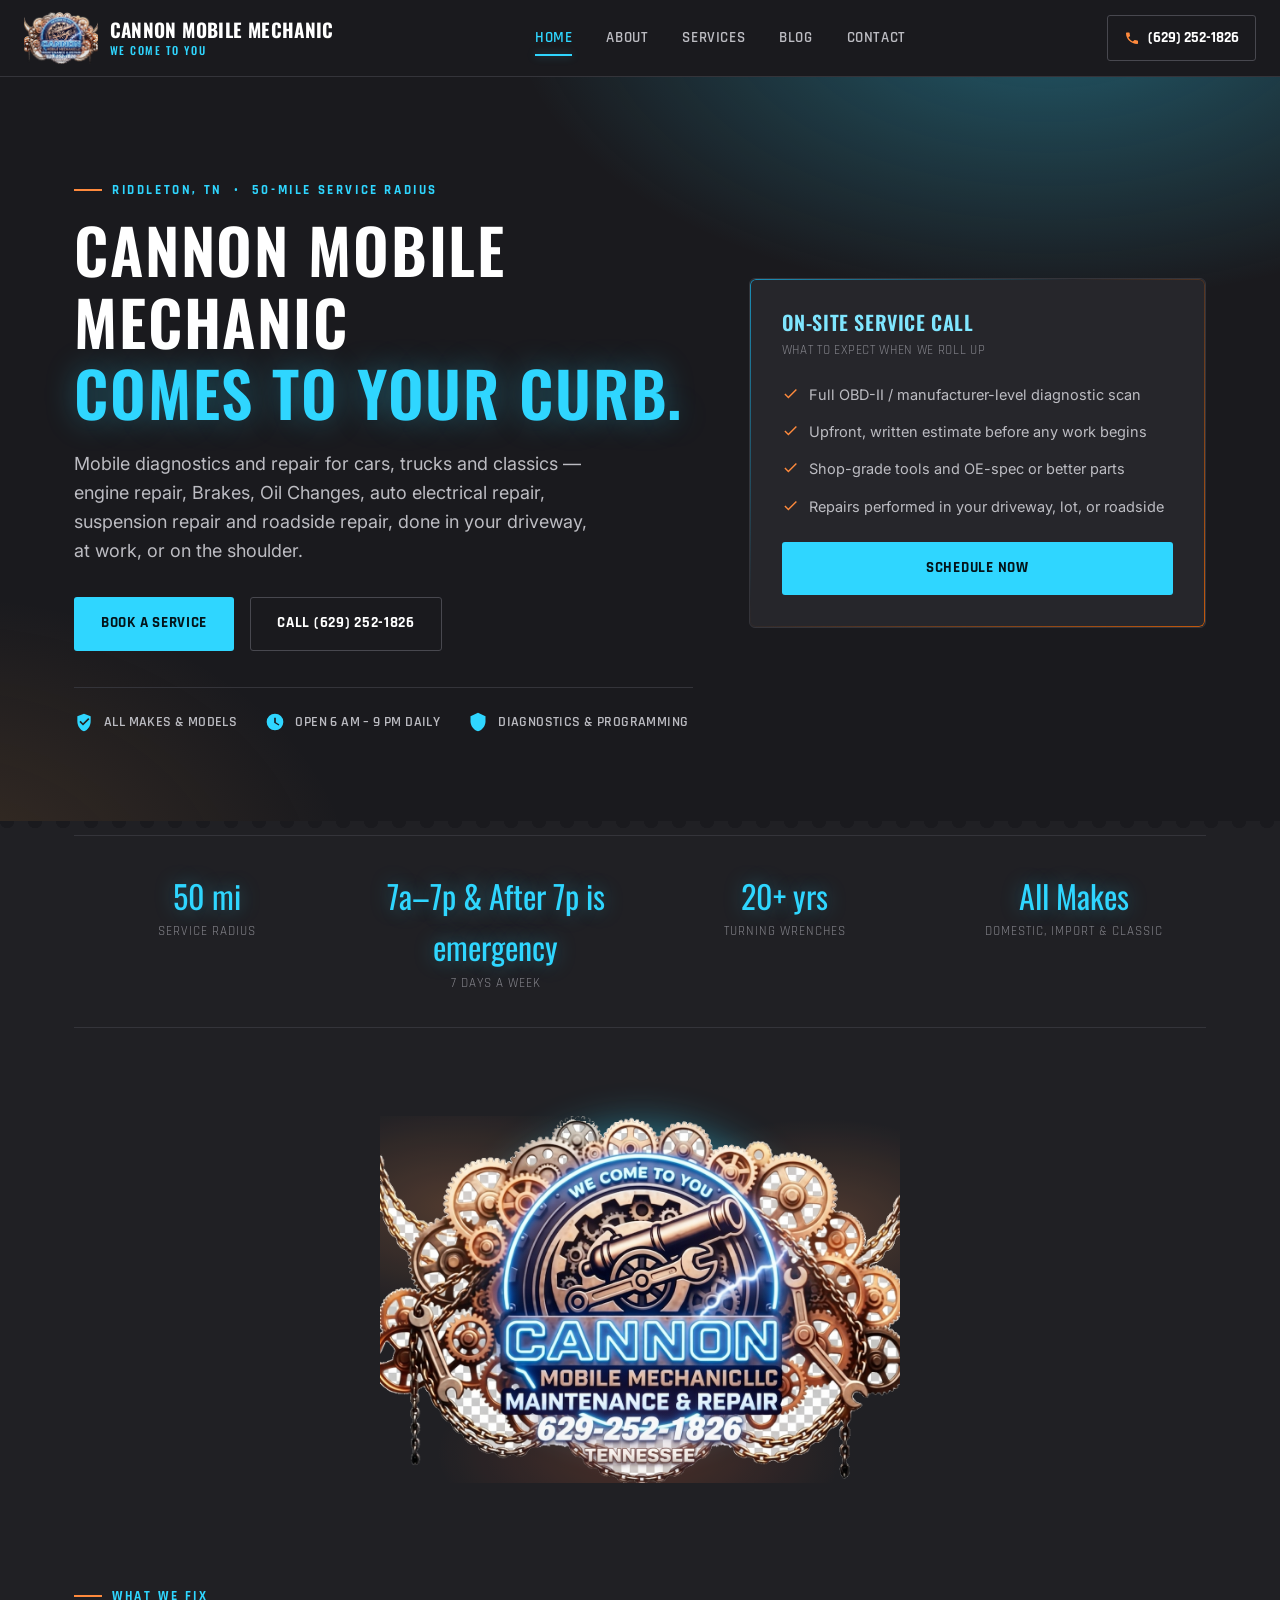
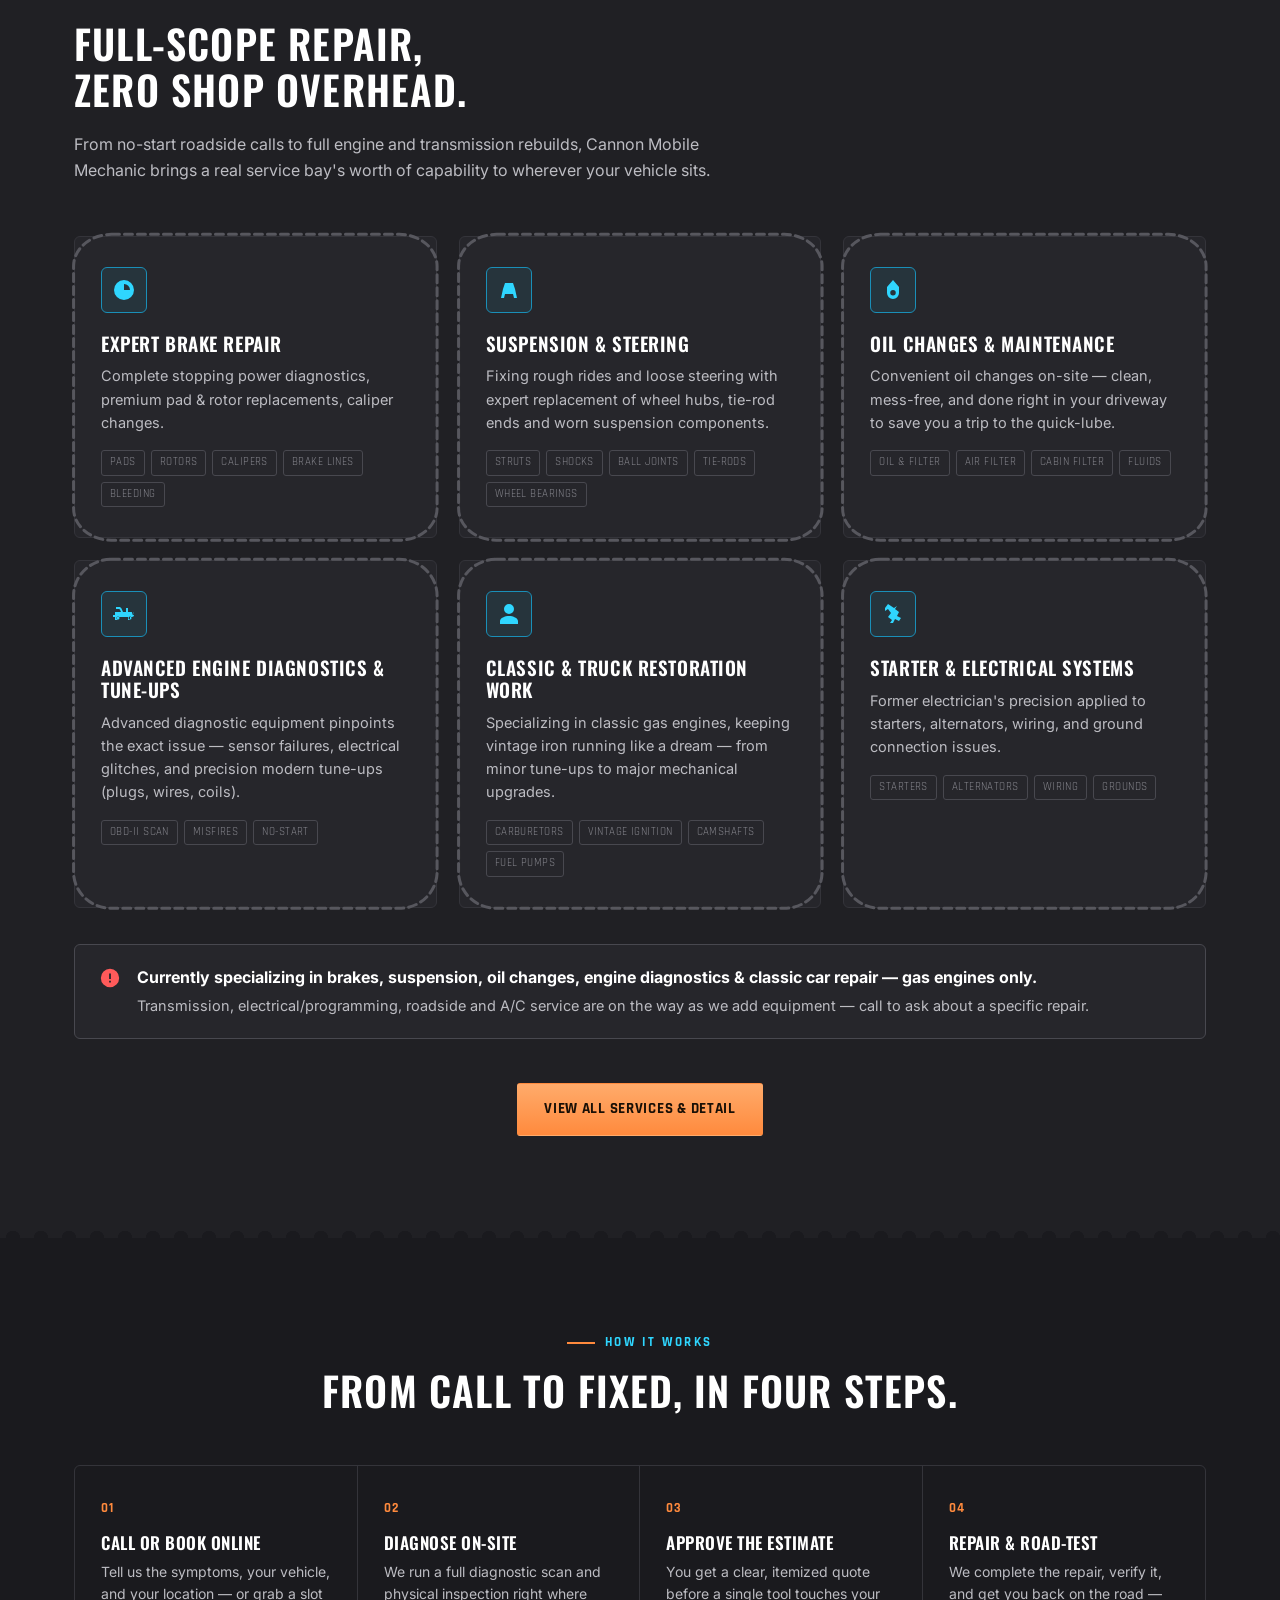
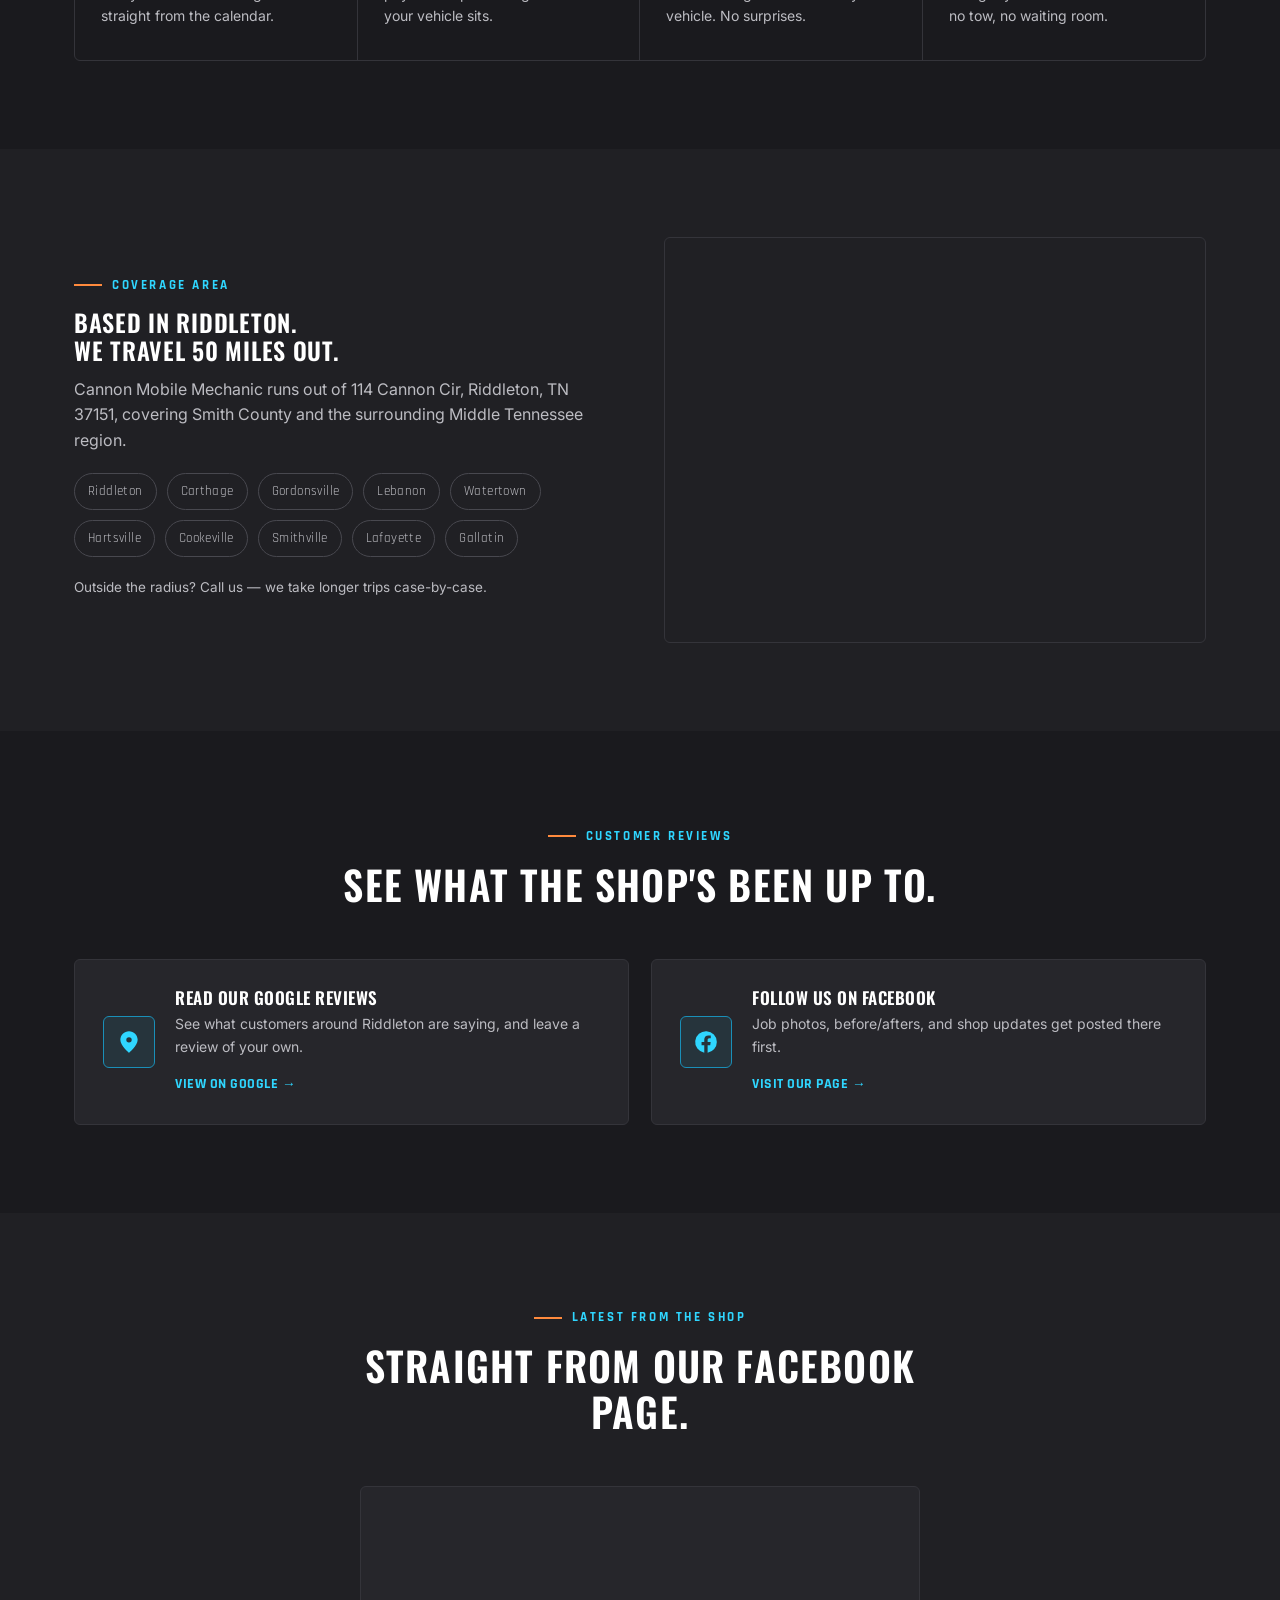
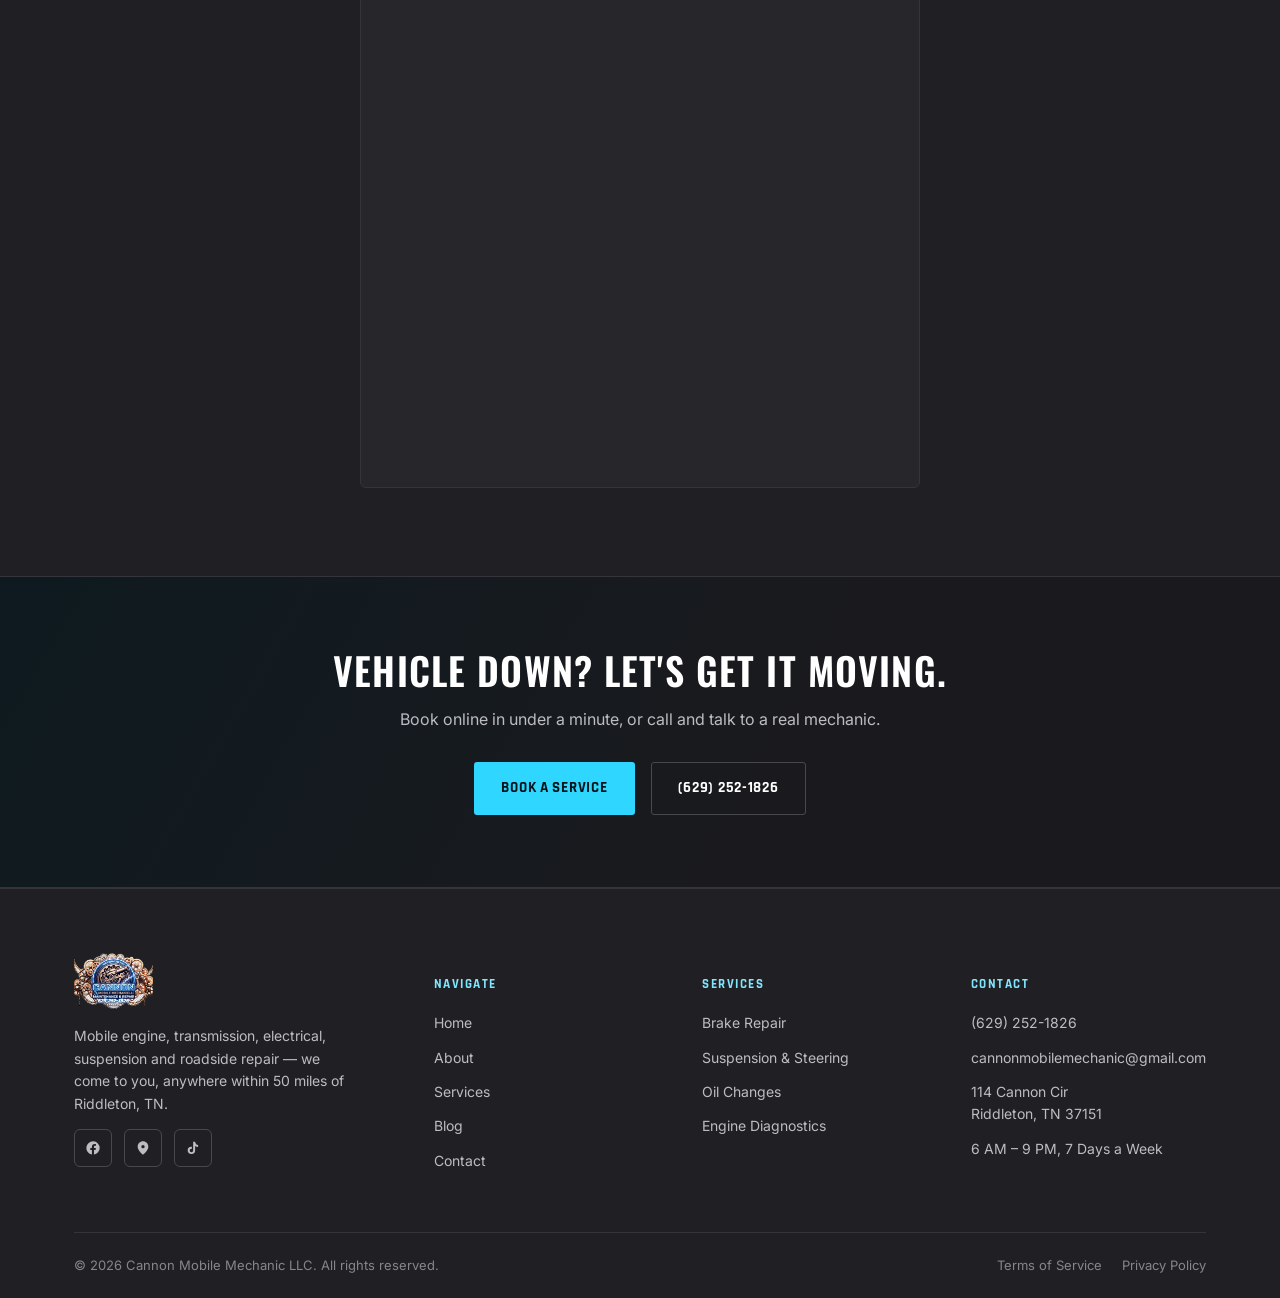
==== commit 3c0de32b: "Add files via upload" ====
--- a/index.html
+++ b/index.html
@@ -182,107 +182,18 @@
   </div>
 </section>
 
-<!-- ============ ANIMATED EMBLEM ============ -->
+<!-- ============ ANIMATED LOGO ============ -->
 <section class="section-alt" style="padding-bottom:0;">
   <div class="container" style="text-align:center;">
-    <svg class="emblem-v2" viewBox="0 0 320 380" width="300" height="356" role="img" aria-label="Cannon Mobile Mechanic animated emblem">
-      <defs>
-        <symbol id="gearIcon" viewBox="0 0 24 24">
-          <path d="M19.14,12.94c0.04-0.3,0.06-0.61,0.06-0.94c0-0.32-0.02-0.64-0.07-0.94l2.03-1.58c0.18-0.14,0.23-0.41,0.12-0.61l-1.92-3.32c-0.12-0.22-0.37-0.29-0.59-0.22l-2.39,0.96c-0.5-0.38-1.03-0.7-1.62-0.94L14.4,2.81c-0.04-0.24-0.24-0.41-0.48-0.41h-3.84c-0.24,0-0.43,0.17-0.47,0.41L9.25,5.35C8.66,5.59,8.12,5.92,7.63,6.29L5.24,5.33c-0.22-0.08-0.47,0-0.59,0.22L2.74,8.87C2.62,9.08,2.66,9.34,2.86,9.48l2.03,1.58C4.84,11.36,4.8,11.69,4.8,12s0.02,0.64,0.07,0.94l-2.03,1.58c-0.18,0.14-0.23,0.41-0.12,0.61l1.92,3.32c0.12,0.22,0.37,0.29,0.59,0.22l2.39-0.96c0.5,0.38,1.03,0.7,1.62,0.94l0.36,2.54c0.05,0.24,0.24,0.41,0.48,0.41h3.84c0.24,0,0.44-0.17,0.47-0.41l0.36-2.54c0.59-0.24,1.13-0.56,1.62-0.94l2.39,0.96c0.22,0.08,0.47,0,0.59-0.22l1.92-3.32c0.12-0.22,0.07-0.47-0.12-0.61L19.14,12.94z M12,15.6c-1.98,0-3.6-1.62-3.6-3.6s1.62-3.6,3.6-3.6s3.6,1.62,3.6,3.6S13.98,15.6,12,15.6z"/>
-        </symbol>
-
-        <radialGradient id="flameGrad" cx="50%" cy="50%" r="50%">
-          <stop offset="0%" stop-color="#ffd479"/>
-          <stop offset="45%" stop-color="#ff8a3d"/>
-          <stop offset="100%" stop-color="#ff8a3d" stop-opacity="0"/>
-        </radialGradient>
-        <linearGradient id="bronzeGrad" x1="0" y1="0" x2="1" y2="1">
-          <stop offset="0%" stop-color="#e3a866"/>
-          <stop offset="100%" stop-color="#8a5a28"/>
-        </linearGradient>
-        <linearGradient id="silverGrad" x1="0" y1="0" x2="1" y2="1">
-          <stop offset="0%" stop-color="#dcdce0"/>
-          <stop offset="100%" stop-color="#85858c"/>
-        </linearGradient>
-        <linearGradient id="goldGrad" x1="0" y1="0" x2="1" y2="1">
-          <stop offset="0%" stop-color="#ffd479"/>
-          <stop offset="100%" stop-color="#c9863f"/>
-        </linearGradient>
-        <linearGradient id="tnGradient" gradientUnits="objectBoundingBox" x1="0" y1="0" x2="1" y2="0">
-          <stop offset="0%" style="stop-color:#ffffff"/>
-          <stop offset="42%" style="stop-color:#ffffff"/>
-          <stop offset="50%" style="stop-color:#7fe6ff"/>
-          <stop offset="58%" style="stop-color:#ffffff"/>
-          <stop offset="100%" style="stop-color:#ffffff"/>
-          <animateTransform attributeName="gradientTransform" type="translate" from="-1.4 0" to="1.4 0" dur="2.4s" repeatCount="indefinite"/>
-        </linearGradient>
-        <linearGradient id="cannonTextGrad" gradientUnits="objectBoundingBox" x1="0" y1="0" x2="1" y2="0">
-          <stop offset="0%" stop-color="#7fe6ff"/>
-          <stop offset="45%" stop-color="#ffffff"/>
-          <stop offset="55%" stop-color="#7fe6ff"/>
-          <stop offset="100%" stop-color="#2fd6ff"/>
-        </linearGradient>
-        <path id="ringArc" d="M 65 165 A 115 115 0 0 1 255 165" fill="none"/>
-      </defs>
-
-      <!-- FLAMES -->
-      <g class="flames">
-        <ellipse class="flame fl1" cx="60"  cy="60"  rx="55" ry="70" fill="url(#flameGrad)"/>
-        <ellipse class="flame fl2" cx="260" cy="70"  rx="50" ry="65" fill="url(#flameGrad)"/>
-        <ellipse class="flame fl3" cx="30"  cy="230" rx="45" ry="60" fill="url(#flameGrad)"/>
-        <ellipse class="flame fl4" cx="290" cy="240" rx="50" ry="65" fill="url(#flameGrad)"/>
-        <ellipse class="flame fl5" cx="160" cy="20"  rx="60" ry="40" fill="url(#flameGrad)"/>
-      </g>
-
-      <!-- GEAR RING -->
-      <g class="gear-ring-v2">
-        <use href="#gearIcon" class="gearv2 cw"  style="animation-duration:6s"  x="145.0" y="13.0" width="30" height="30" fill="url(#bronzeGrad)"/>
-        <use href="#gearIcon" class="gearv2 ccw" style="animation-duration:7s"  x="225.6" y="41.2" width="24" height="24" fill="url(#silverGrad)"/>
-        <use href="#gearIcon" class="gearv2 cw"  style="animation-duration:8s"  x="268.5" y="102.2" width="34" height="34" fill="url(#goldGrad)"/>
-        <use href="#gearIcon" class="gearv2 ccw" style="animation-duration:9s"  x="274.5" y="189.8" width="22" height="22" fill="url(#bronzeGrad)"/>
-        <use href="#gearIcon" class="gearv2 cw"  style="animation-duration:10s" x="222.6" y="251.8" width="30" height="30" fill="url(#silverGrad)"/>
-        <use href="#gearIcon" class="gearv2 ccw" style="animation-duration:6s"  x="147.0" y="279.0" width="26" height="26" fill="url(#goldGrad)"/>
-        <use href="#gearIcon" class="gearv2 cw"  style="animation-duration:7s"  x="66.4"  y="250.8" width="32" height="32" fill="url(#bronzeGrad)"/>
-        <use href="#gearIcon" class="gearv2 ccw" style="animation-duration:8s"  x="22.5"  y="188.8" width="24" height="24" fill="url(#silverGrad)"/>
-        <use href="#gearIcon" class="gearv2 cw"  style="animation-duration:9s"  x="19.5"  y="104.2" width="30" height="30" fill="url(#goldGrad)"/>
-        <use href="#gearIcon" class="gearv2 ccw" style="animation-duration:10s" x="69.4"  y="40.2"  width="26" height="26" fill="url(#bronzeGrad)"/>
-      </g>
-
-      <!-- NEON RING + ARC TEXT -->
-      <circle class="neon-ring-v2" cx="160" cy="160" r="106"/>
-      <text class="arc-text">
-        <textPath href="#ringArc" startOffset="50%" text-anchor="middle">WE COME TO YOU</textPath>
-      </text>
-
-      <!-- INNER GEARS (behind cannon) -->
-      <g class="inner-gears">
-        <use href="#gearIcon" class="gearv2 cw"  style="animation-duration:14s" x="120" y="120" width="40" height="40" fill="url(#bronzeGrad)" opacity=".55"/>
-        <use href="#gearIcon" class="gearv2 ccw" style="animation-duration:11s" x="175" y="150" width="30" height="30" fill="url(#silverGrad)" opacity=".55"/>
-        <use href="#gearIcon" class="gearv2 cw"  style="animation-duration:13s" x="140" y="185" width="26" height="26" fill="url(#goldGrad)" opacity=".55"/>
-      </g>
-
-      <!-- CANNON + WRENCH -->
-      <g class="cannon-v2">
-        <rect x="140" y="145" width="70" height="20" rx="9" fill="url(#bronzeGrad)"/>
-        <circle cx="130" cy="155" r="34" fill="none" stroke="#8a5a28" stroke-width="7"/>
-        <circle cx="130" cy="155" r="6" fill="#e3a866"/>
-        <rect x="120" y="147" width="18" height="16" rx="4" fill="url(#bronzeGrad)"/>
-        <rect x="95" y="178" width="70" height="9" rx="4" fill="#8a8a90" transform="rotate(28 130 182)"/>
-      </g>
-      <g class="sparks">
-        <circle class="spark sp1" cx="212" cy="155" r="3"/>
-        <circle class="spark sp2" cx="212" cy="155" r="2.4"/>
-        <circle class="spark sp3" cx="212" cy="155" r="2"/>
-        <circle class="spark sp4" cx="212" cy="155" r="2.6"/>
-      </g>
-
-      <!-- TEXT BLOCK -->
-      <rect x="60" y="228" width="200" height="46" rx="4" fill="#141428" opacity=".85"/>
-      <text class="cannon-text" x="160" y="262" text-anchor="middle">CANNON</text>
-      <text class="sub-text" x="160" y="292" text-anchor="middle">MOBILE MECHANIC LLC</text>
-      <text class="phone-text" x="160" y="326" text-anchor="middle">629-252-1826</text>
-      <text class="tn-text" x="160" y="350" text-anchor="middle">TENNESSEE</text>
-    </svg>
+    <div class="logo-anim">
+      <img src="images/logo.png" alt="Cannon Mobile Mechanic LLC logo">
+      <span class="glow-ring"></span>
+      <span class="fire-overlay"></span>
+      <span class="spark s1"></span>
+      <span class="spark s2"></span>
+      <span class="spark s3"></span>
+      <span class="spark s4"></span>
+    </div>
   </div>
 </section>
 
--- a/css/style.css
+++ b/css/style.css
@@ -730,56 +730,67 @@
 }
 
 /* ============================================================
-   ANIMATED EMBLEM
-   ============================================================ */
-.emblem{ display:inline-block; overflow:visible; }
-.gear{ transform-box:fill-box; transform-origin:50% 50%; fill:var(--copper); }
-.gear.g1,.gear.g3,.gear.g5,.gear.g7{ animation:spinCW 9s linear infinite; }
-.gear.g2,.gear.g4,.gear.g6,.gear.g8{ animation:spinCCW 7s linear infinite; fill:var(--copper-light); }
-@keyframes spinCW{ to{ transform:rotate(360deg); } }
-@keyframes spinCCW{ to{ transform:rotate(-360deg); } }
-
-.neon-ring{
-  fill:none;
-  stroke:var(--blue);
-  stroke-width:3;
-  stroke-dasharray:9 7;
-  filter:drop-shadow(0 0 4px var(--blue-glow)) drop-shadow(0 0 10px var(--blue-glow));
-  animation:ringFlow 1.6s linear infinite, ringGlitter 2.3s ease-in-out infinite;
-}
-@keyframes ringFlow{ to{ stroke-dashoffset:-160; } }
-@keyframes ringGlitter{
-  0%,100%{ stroke:var(--blue); opacity:1; }
-  50%{ stroke:var(--blue-soft); opacity:.72; }
-}
-
-.cannon{ transform-box:fill-box; transform-origin:15% 50%; animation:recoil 3.2s ease-in-out infinite; }
-@keyframes recoil{
-  0%,82%,100%{ transform:translateX(0); }
-  85%{ transform:translateX(-7px); }
-  89%{ transform:translateX(2px); }
-  94%{ transform:translateX(0); }
-}
-.muzzle{
-  fill:var(--blue-soft);
+   ANIMATED LOGO (real image + overlay effects)
+   ============================================================ */
+.logo-anim{
+  position:relative;
+  display:inline-block;
+  max-width:520px;
+  animation:logoPulse 3.4s ease-in-out infinite;
+}
+.logo-anim img{ position:relative; z-index:2; width:100%; height:auto; }
+@keyframes logoPulse{
+  0%,80%,100%{ transform:translateX(0); }
+  83%{ transform:translateX(-5px); }
+  87%{ transform:translateX(2px); }
+  92%{ transform:translateX(0); }
+}
+.glow-ring{
+  position:absolute; z-index:1;
+  top:6%; left:20%;
+  width:60%; height:78%;
+  border-radius:50%;
+  box-shadow:0 0 40px 12px rgba(47,214,255,.45), inset 0 0 40px rgba(47,214,255,.3);
+  animation:glowThrob 2.2s ease-in-out infinite;
+  pointer-events:none;
+}
+@keyframes glowThrob{
+  0%,100%{ opacity:.85; box-shadow:0 0 40px 12px rgba(47,214,255,.45), inset 0 0 40px rgba(47,214,255,.3); }
+  50%{ opacity:.5; box-shadow:0 0 60px 20px rgba(127,230,255,.55), inset 0 0 60px rgba(127,230,255,.4); }
+}
+.fire-overlay{
+  position:absolute; z-index:3; inset:0;
+  background:radial-gradient(ellipse 60% 45% at 15% 25%, rgba(255,138,61,.22), transparent 65%),
+             radial-gradient(ellipse 55% 45% at 85% 30%, rgba(255,138,61,.22), transparent 65%),
+             radial-gradient(ellipse 60% 40% at 50% 92%, rgba(255,90,30,.2), transparent 65%);
+  mix-blend-mode:screen;
+  animation:fireFlicker 2.8s ease-in-out infinite;
+  pointer-events:none;
+}
+@keyframes fireFlicker{
+  0%,100%{ opacity:.65; transform:scale(1); }
+  30%{ opacity:1; transform:scale(1.03); }
+  55%{ opacity:.5; transform:scale(.98); }
+  80%{ opacity:.9; transform:scale(1.02); }
+}
+.logo-anim .spark{
+  position:absolute; z-index:4;
+  top:24%; left:66%;
+  width:6px; height:6px;
+  border-radius:50%;
+  background:#ffd479;
+  box-shadow:0 0 8px #ff8a3d, 0 0 14px rgba(255,138,61,.7);
   opacity:0;
-  filter:drop-shadow(0 0 10px var(--blue)) drop-shadow(0 0 18px var(--blue-glow));
-  transform-box:fill-box; transform-origin:50% 50%;
-  animation:flash 3.2s ease-in-out infinite;
-}
-@keyframes flash{
-  0%,81%,100%{ opacity:0; transform:scale(.3); }
-  83%{ opacity:1; transform:scale(1.7); }
-  87%{ opacity:0; transform:scale(.4); }
-}
-
-.tn-text{
-  font-family:var(--font-mono);
-  font-weight:700;
-  font-size:22px;
-  letter-spacing:.16em;
-  fill:url(#tnGradient);
-}
+  pointer-events:none;
+}
+.logo-anim .spark.s1{ animation:sparkA 3.4s ease-out infinite; }
+.logo-anim .spark.s2{ animation:sparkB 3.4s ease-out infinite; }
+.logo-anim .spark.s3{ animation:sparkC 3.4s ease-out infinite; }
+.logo-anim .spark.s4{ animation:sparkD 3.4s ease-out infinite; }
+@keyframes sparkA{ 0%,81%,100%{ opacity:0; transform:translate(0,0) scale(1); } 83%{ opacity:1; } 92%{ opacity:0; transform:translate(46px,-26px) scale(.4); } }
+@keyframes sparkB{ 0%,81%,100%{ opacity:0; transform:translate(0,0) scale(1); } 84%{ opacity:1; } 93%{ opacity:0; transform:translate(58px,-6px) scale(.4); } }
+@keyframes sparkC{ 0%,81%,100%{ opacity:0; transform:translate(0,0) scale(1); } 83%{ opacity:1; } 91%{ opacity:0; transform:translate(40px,14px) scale(.4); } }
+@keyframes sparkD{ 0%,81%,100%{ opacity:0; transform:translate(0,0) scale(1); } 85%{ opacity:1; } 94%{ opacity:0; transform:translate(64px,-18px) scale(.4); } }
 
 /* ============================================================
    SERVICE CARD CHAIN-CLICK EFFECT
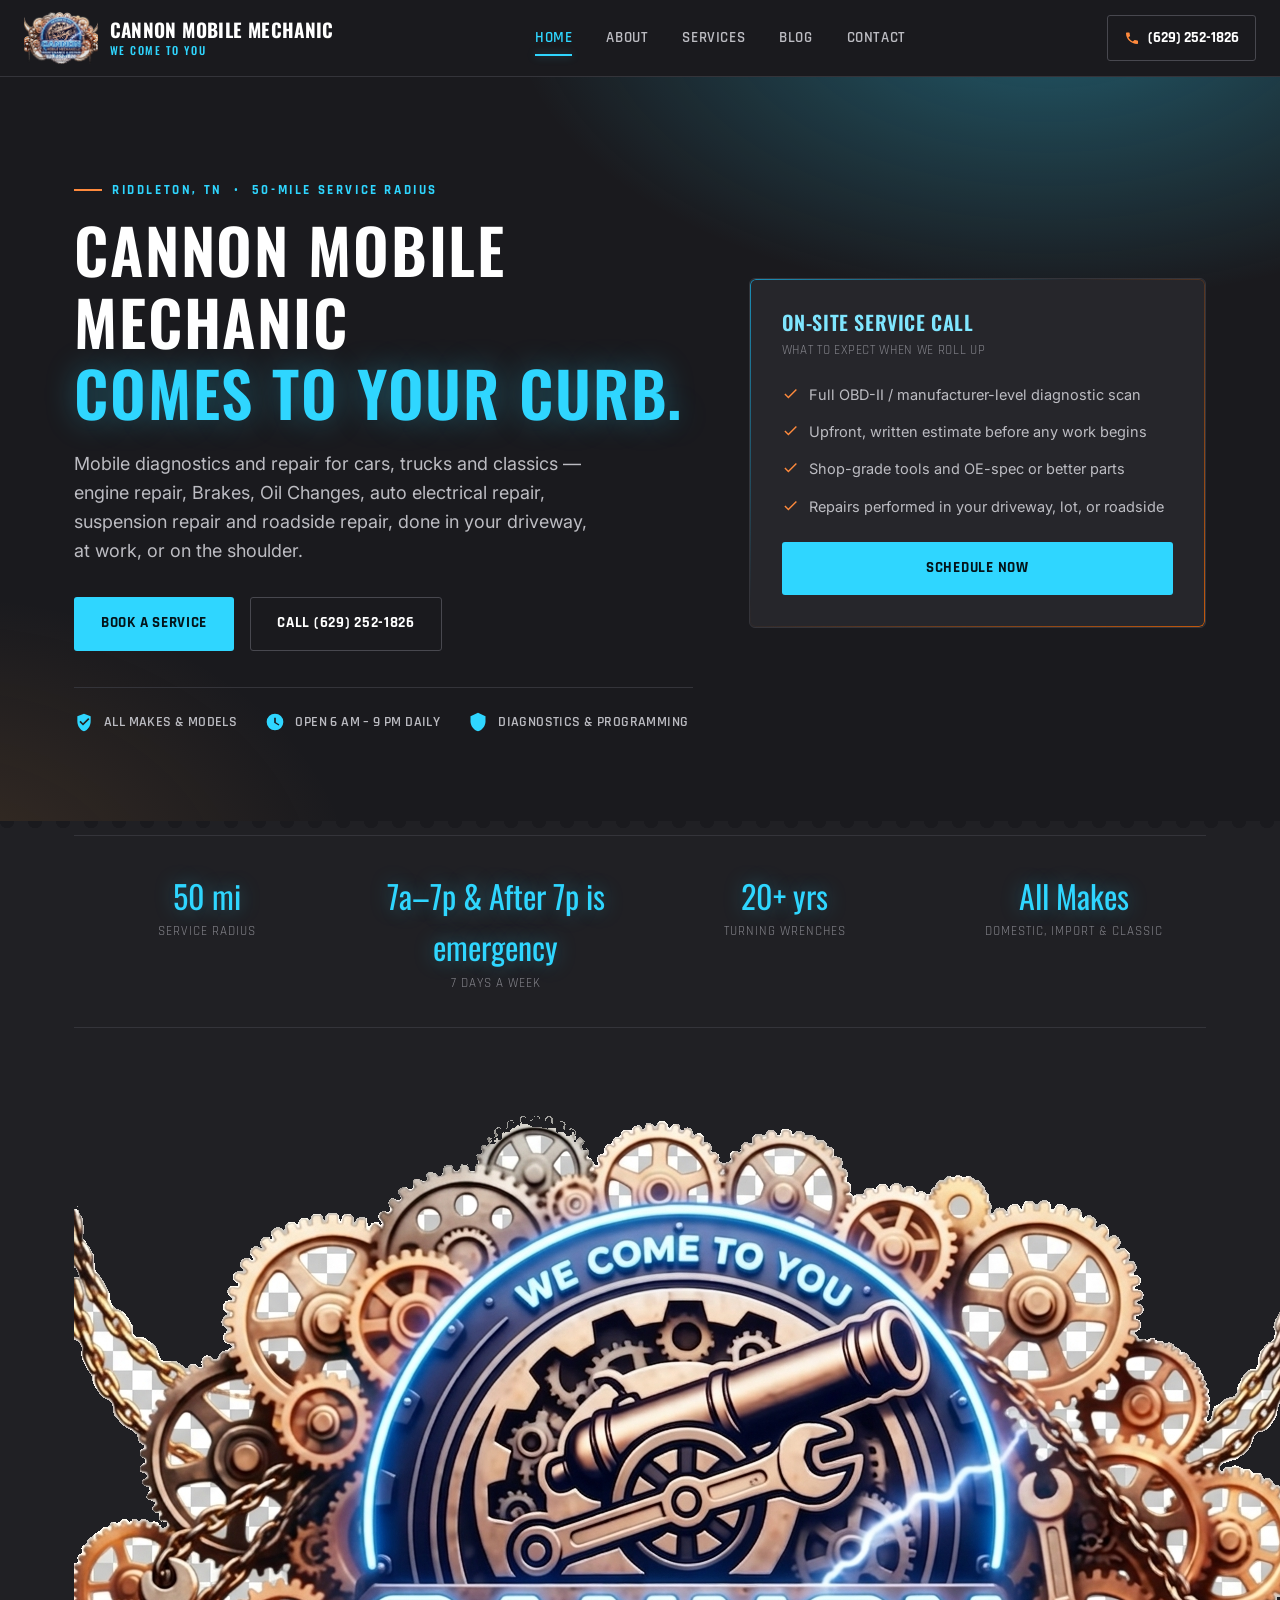
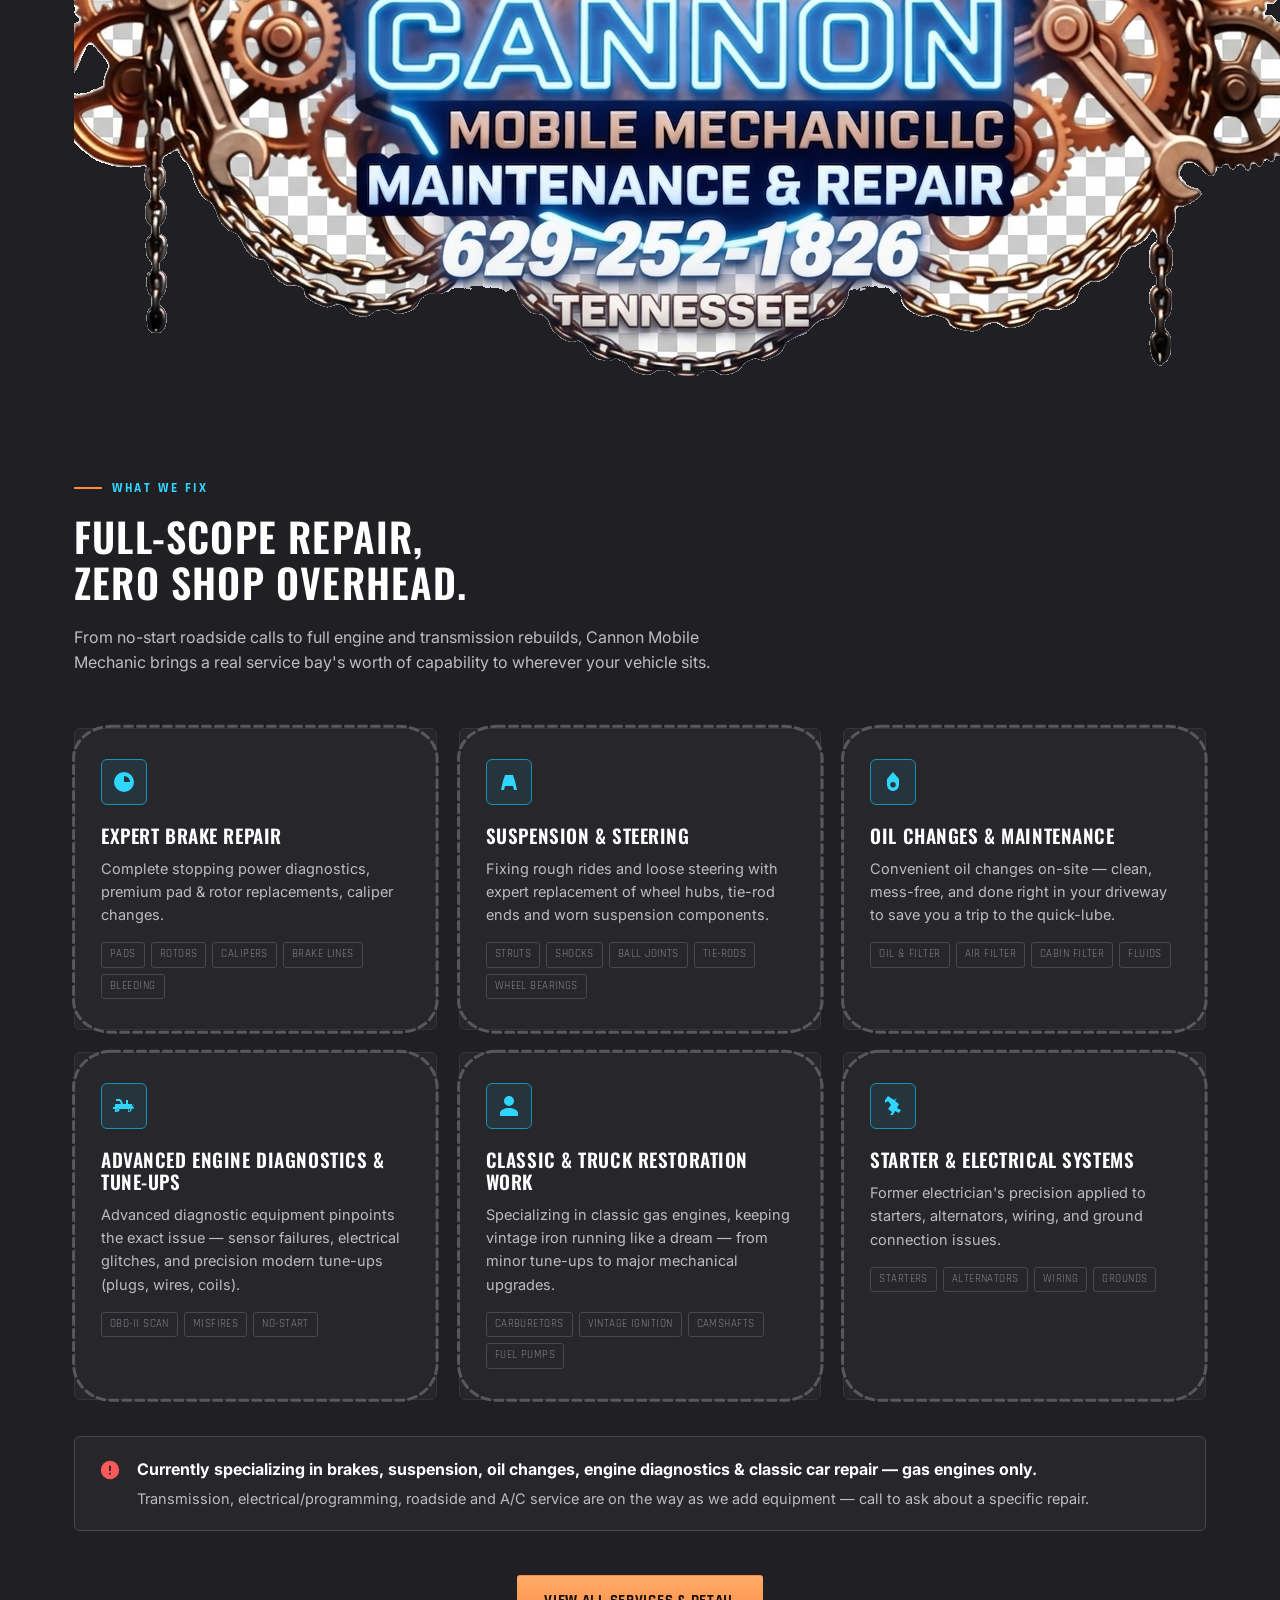
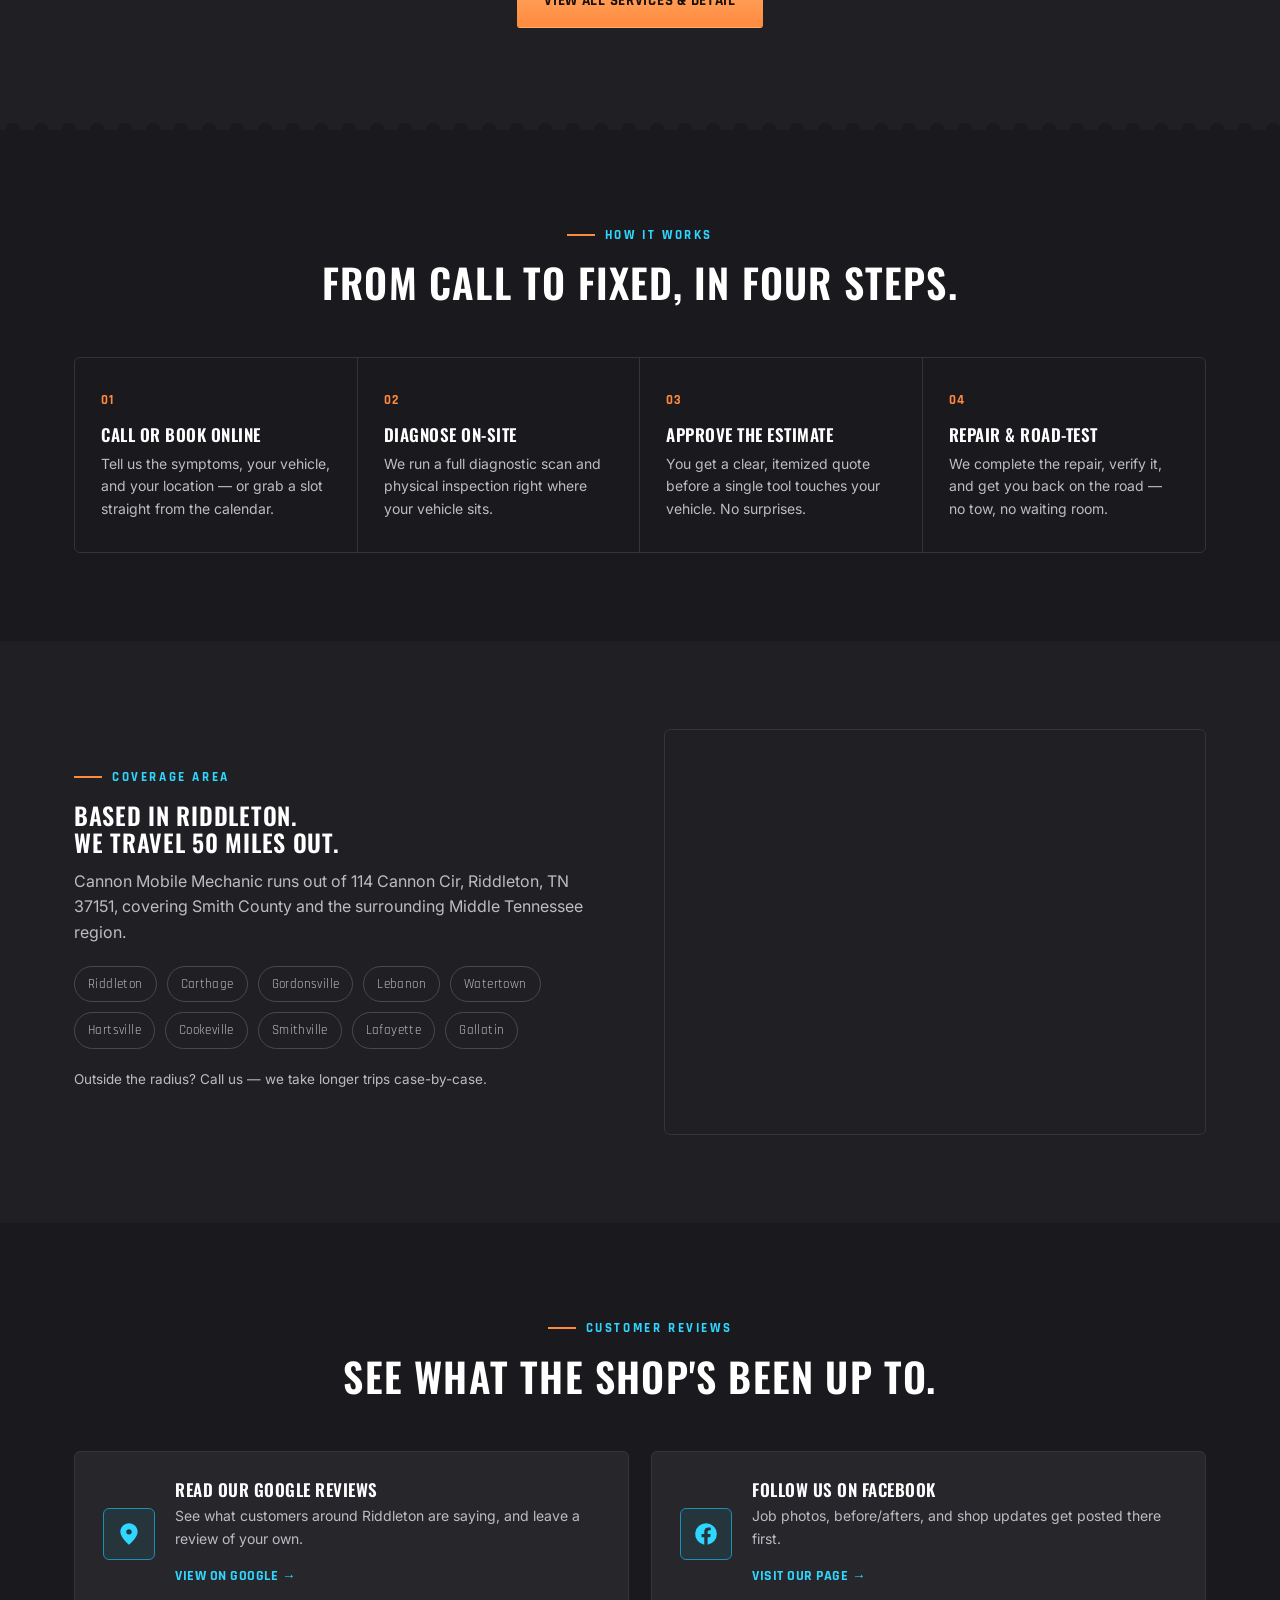
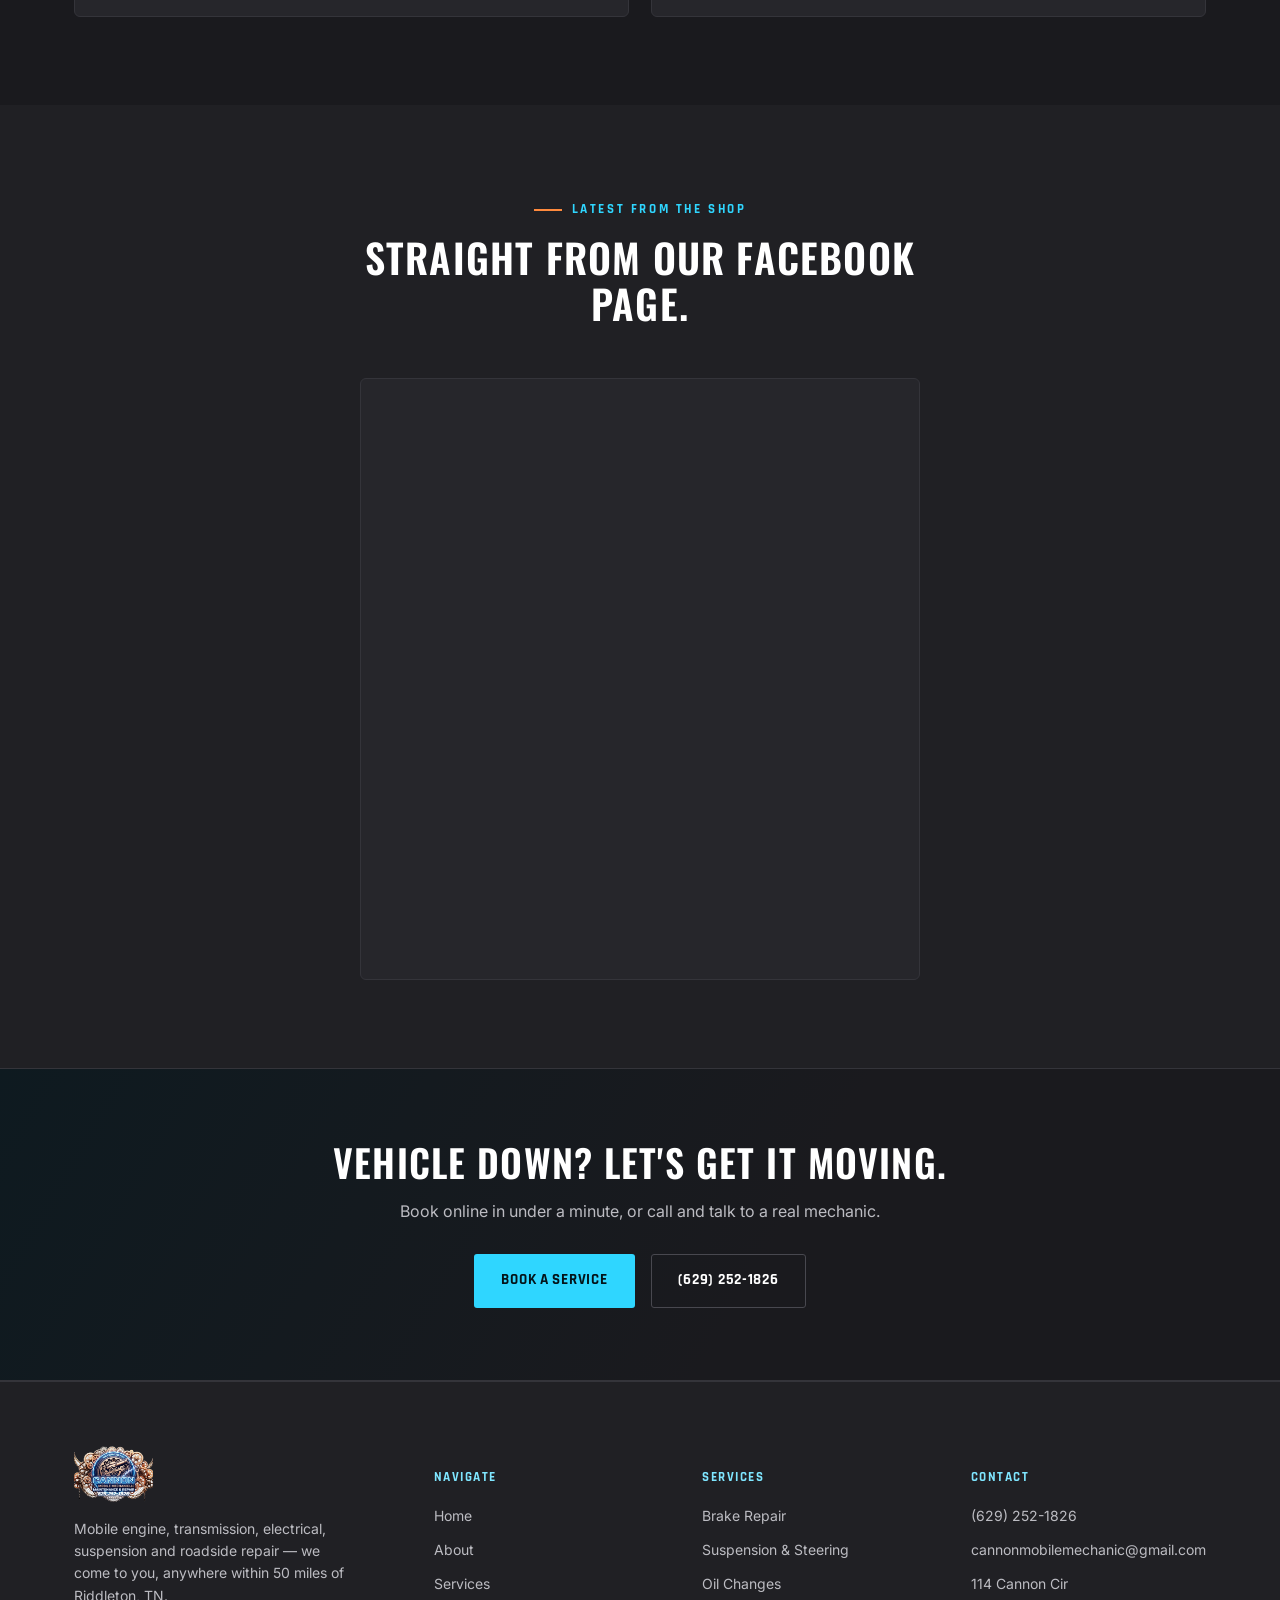
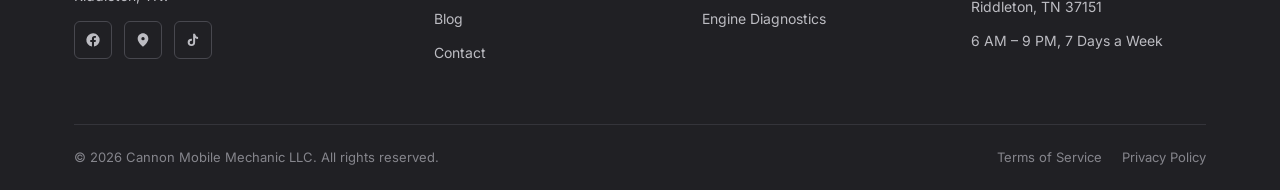
==== commit 5e1396dc: "Add files via upload" ====
--- a/index.html
+++ b/index.html
@@ -185,14 +185,10 @@
 <!-- ============ ANIMATED LOGO ============ -->
 <section class="section-alt" style="padding-bottom:0;">
   <div class="container" style="text-align:center;">
-    <div class="logo-anim">
-      <img src="images/logo.png" alt="Cannon Mobile Mechanic LLC logo">
-      <span class="glow-ring"></span>
-      <span class="fire-overlay"></span>
-      <span class="spark s1"></span>
-      <span class="spark s2"></span>
-      <span class="spark s3"></span>
-      <span class="spark s4"></span>
+    <div class="logo-video-wrap">
+      <video autoplay muted loop playsinline poster="images/logo.png">
+        <source src="videos/logo-animation.mp4" type="video/mp4">
+      </video>
     </div>
   </div>
 </section>
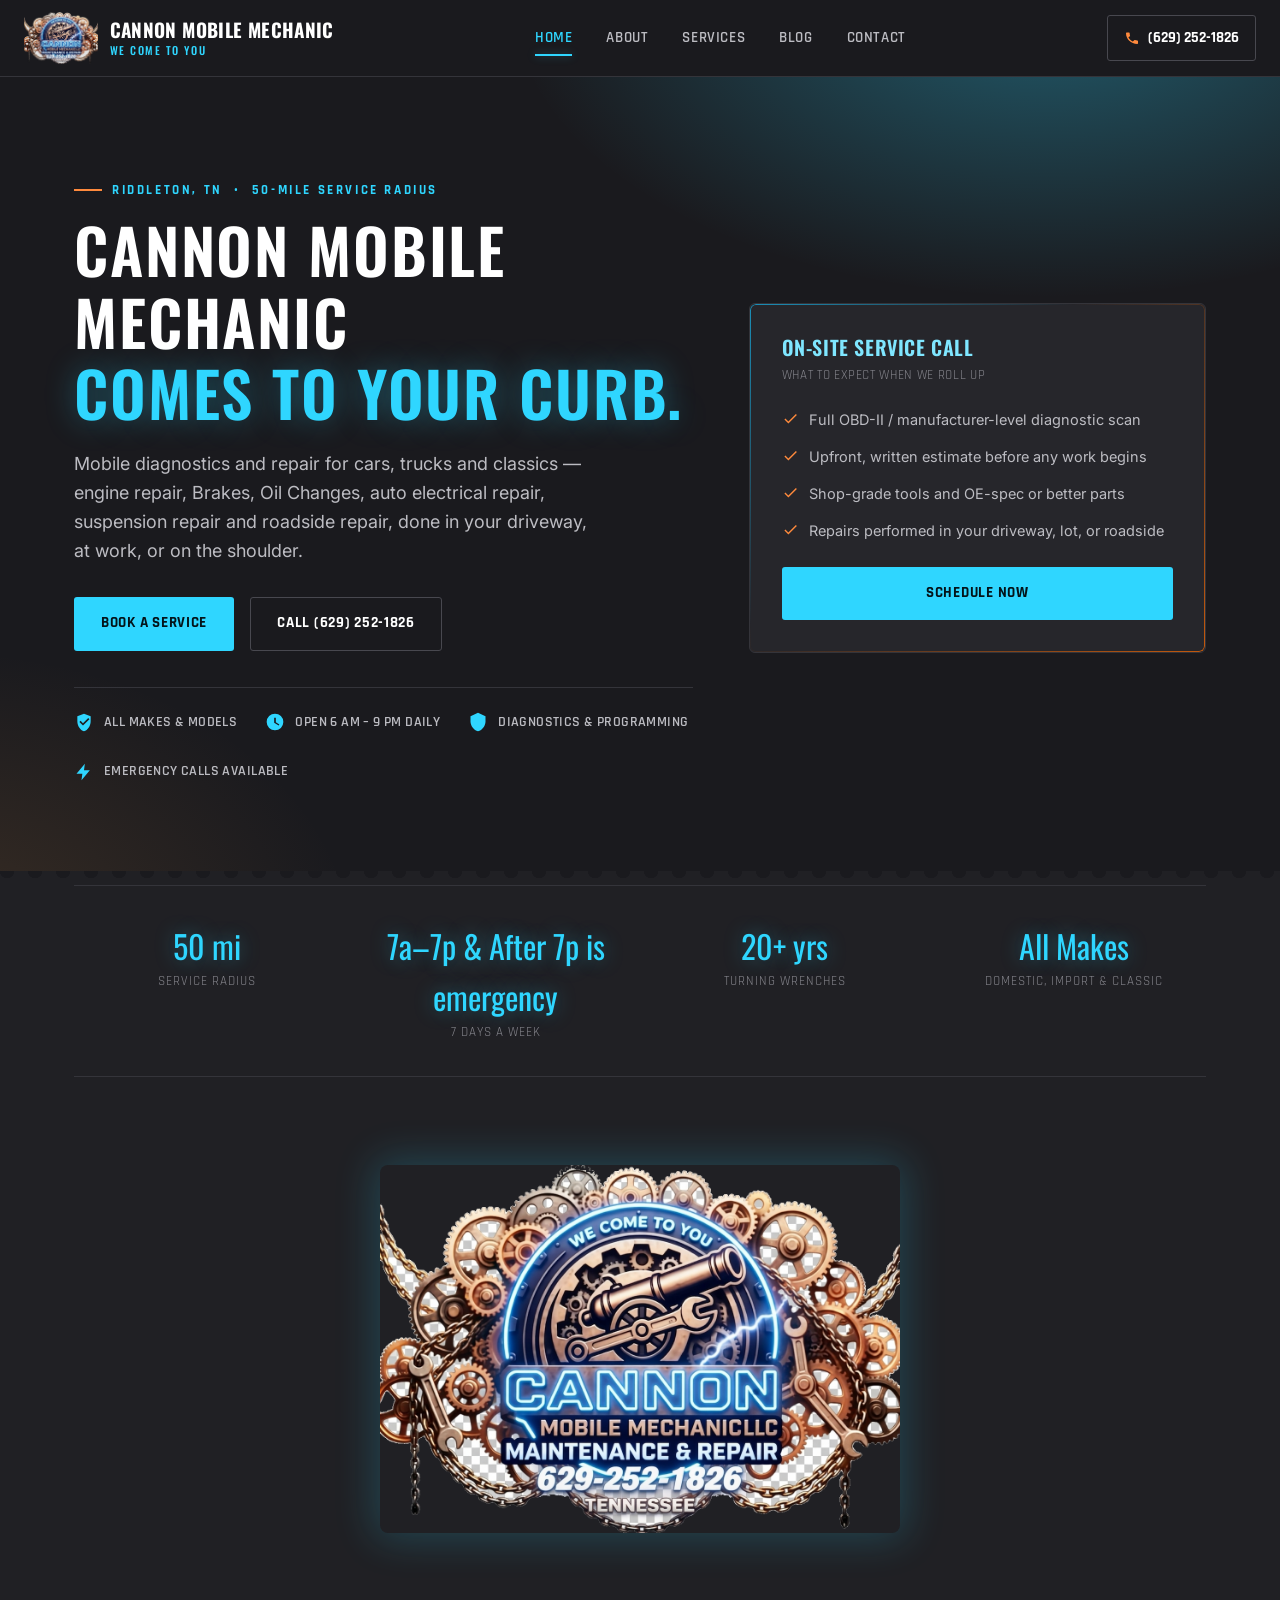
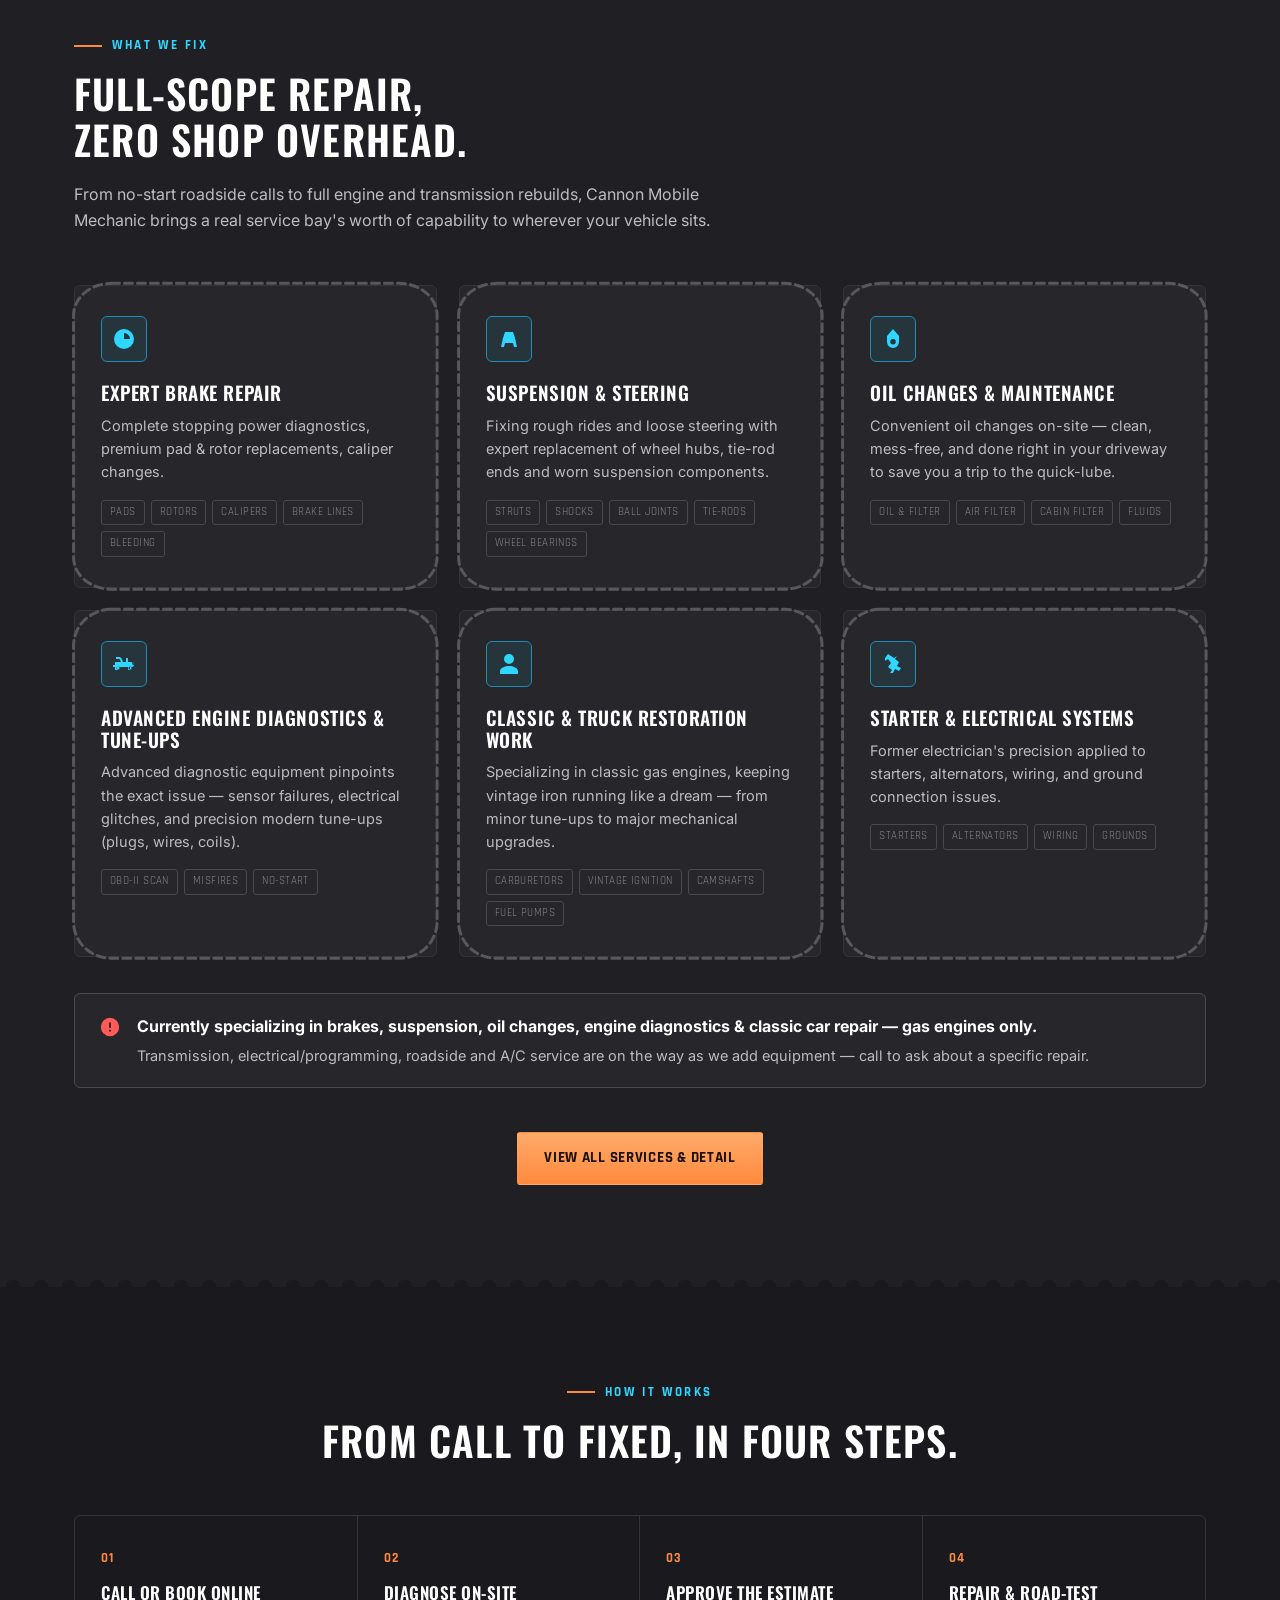
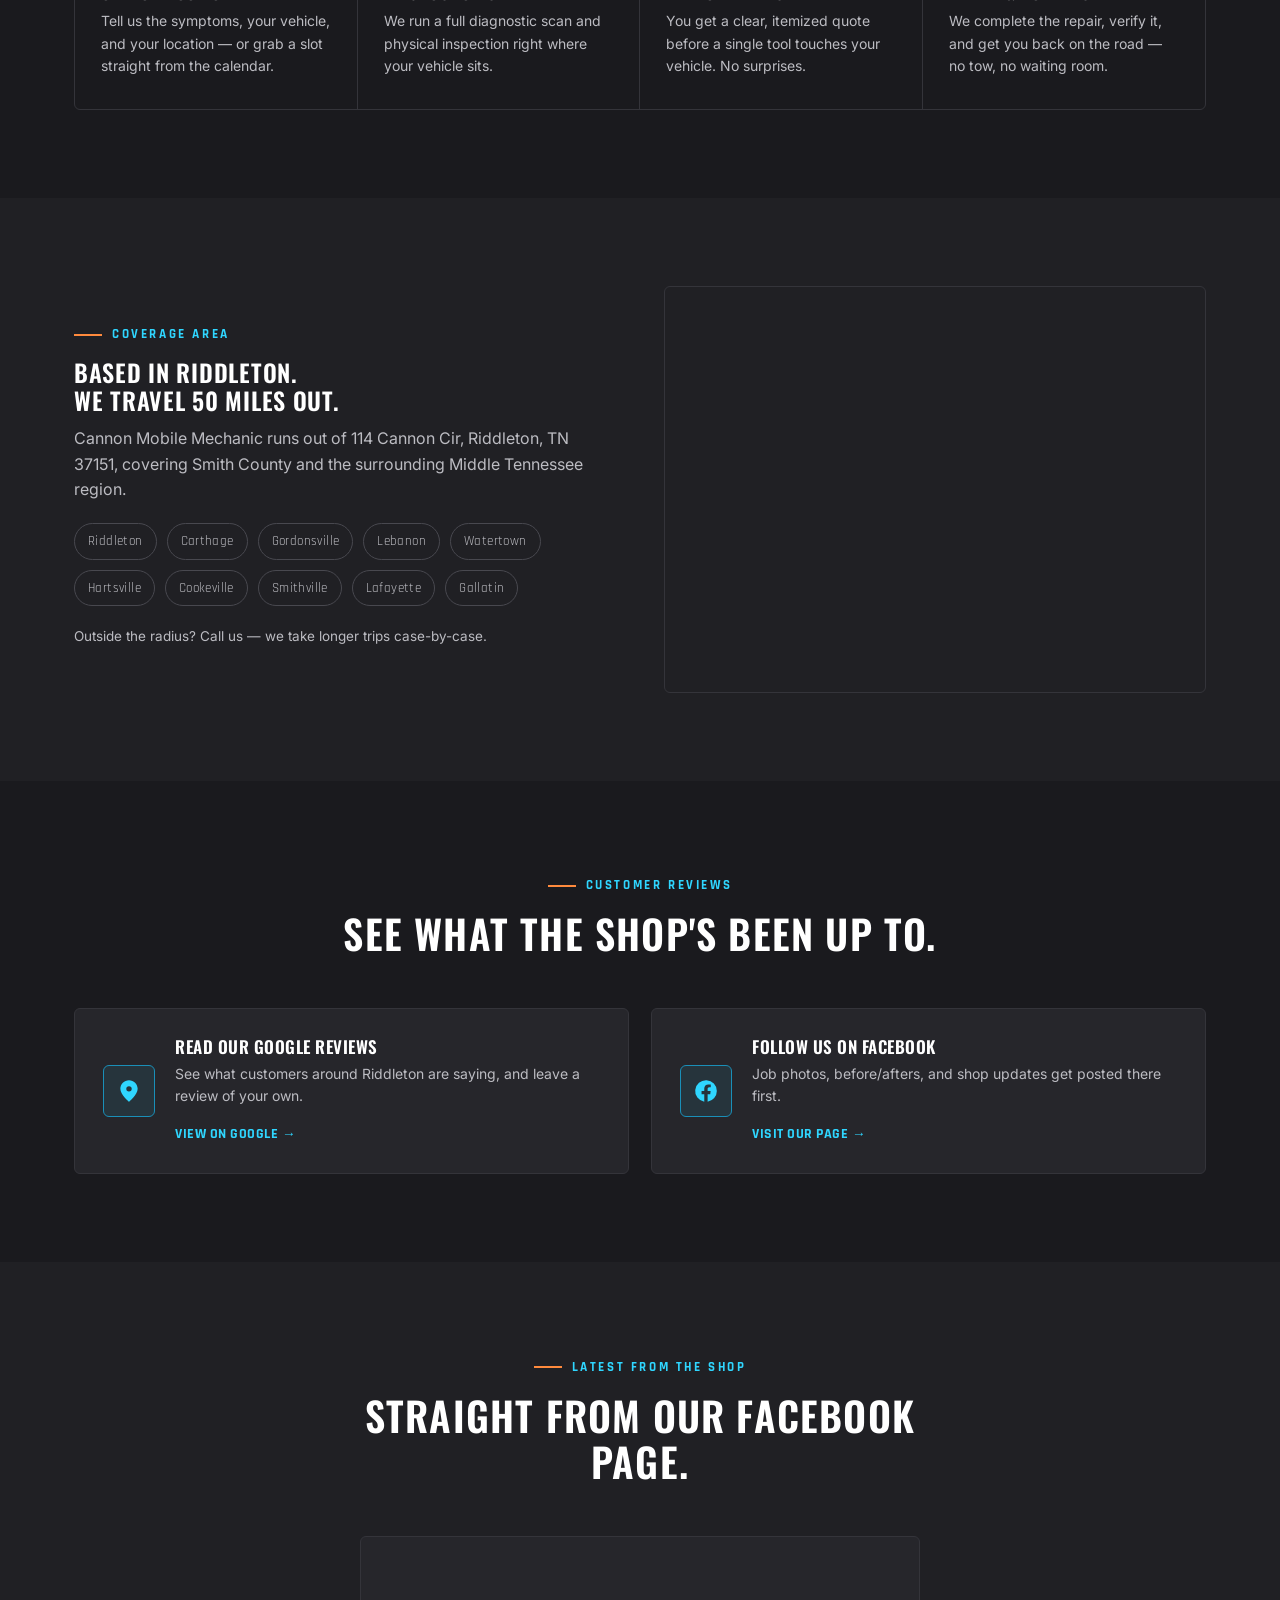
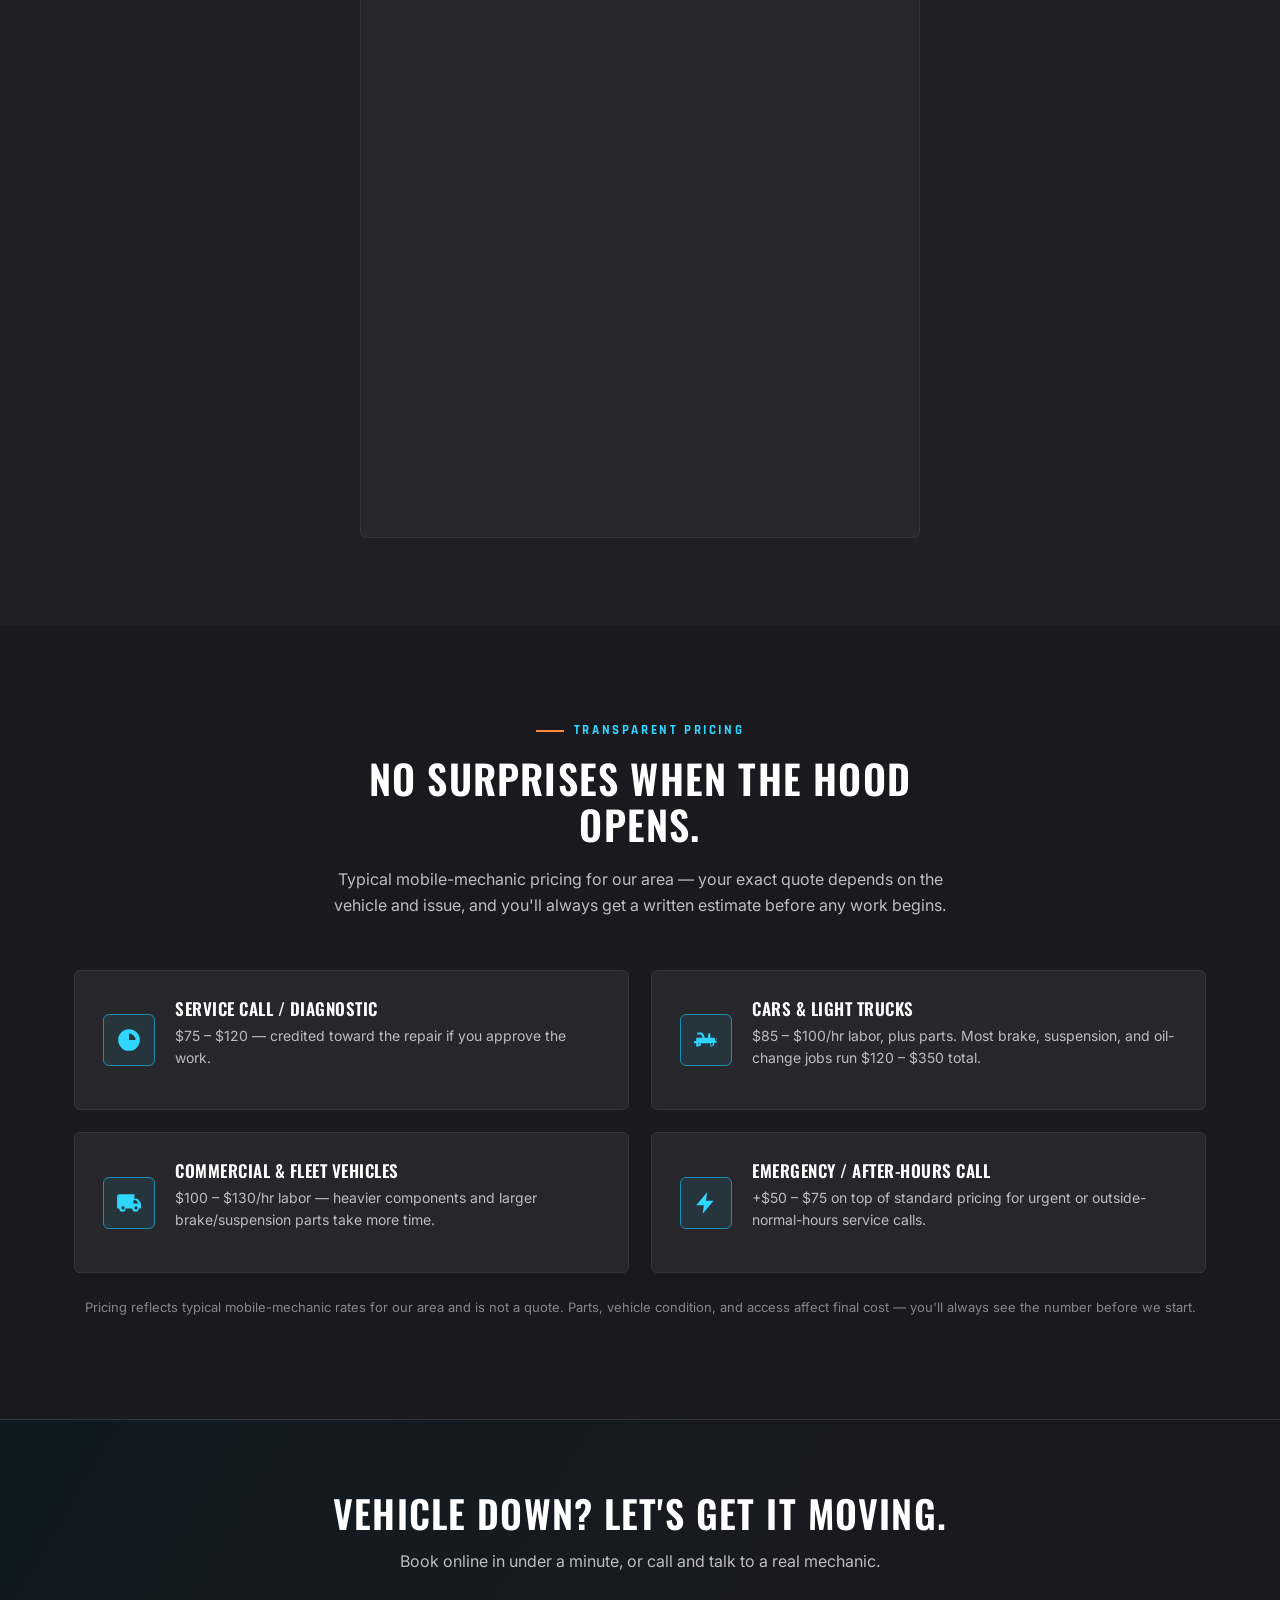
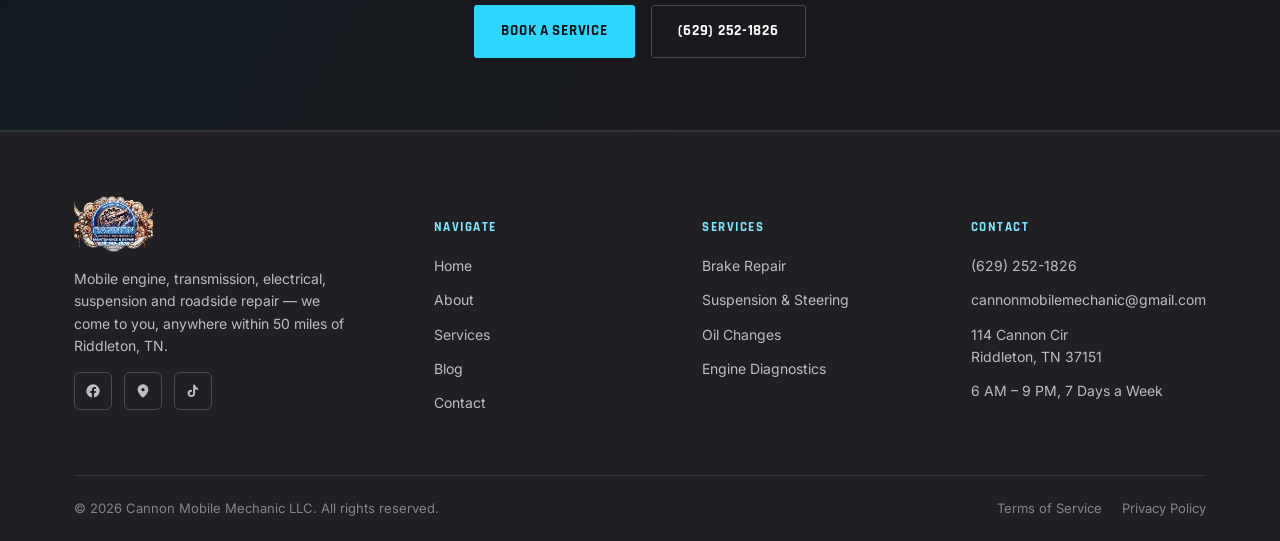
==== commit a023c0a1: "Add files via upload" ====
--- a/index.html
+++ b/index.html
@@ -152,6 +152,10 @@
           <svg viewBox="0 0 24 24"><path d="M12 1 3 5v6c0 5.5 3.8 10.7 9 12 5.2-1.3 9-6.5 9-12V5l-9-4z"/></svg>
           Diagnostics &amp; Programming
         </div>
+        <div class="hero-badge">
+          <svg viewBox="0 0 24 24"><path d="M13 2 3 14h7l-1 8 10-12h-7l1-8z"/></svg>
+          Emergency Calls Available
+        </div>
       </div>
     </div>
 
@@ -361,6 +365,48 @@
         allowfullscreen="true" allow="autoplay; clipboard-write; encrypted-media; picture-in-picture; web-share"
         loading="lazy" title="Cannon Mobile Mechanic Facebook feed"></iframe>
     </div>
+  </div>
+</section>
+
+<!-- ============ PRICING ============ -->
+<section>
+  <div class="container">
+    <div class="section-head center">
+      <div class="eyebrow">Transparent Pricing</div>
+      <h2>No surprises when the hood opens.</h2>
+      <p>Typical mobile-mechanic pricing for our area — your exact quote depends on the vehicle and issue, and you'll always get a written estimate before any work begins.</p>
+    </div>
+    <div class="review-grid" style="grid-template-columns:repeat(2,1fr);">
+      <div class="review-card">
+        <div class="ic"><svg viewBox="0 0 24 24"><path d="M12 2a10 10 0 100 20 10 10 0 000-20zm0 4a6 6 0 016 6h-6V6z"/></svg></div>
+        <div>
+          <h4>Service Call / Diagnostic</h4>
+          <p>$75 – $120 &mdash; credited toward the repair if you approve the work.</p>
+        </div>
+      </div>
+      <div class="review-card">
+        <div class="ic"><svg viewBox="0 0 24 24"><path d="M22 13h-1.2l-1-3H16V6h-2v4h-3l-1.5-3.5C9.2 5.6 8.2 5 7 5H4v2h3c.4 0 .7.2.9.6L9 10H3v3H1v2h2v3h2v-3h11v3h2v-3h2c1.1 0 2-.9 2-2v-2c0-.6-.2-1-.5-1.3zM6 17.5A1.5 1.5 0 1 1 6 14.5a1.5 1.5 0 0 1 0 3zm12 0a1.5 1.5 0 1 1 0-3 1.5 1.5 0 0 1 0 3z"/></svg></div>
+        <div>
+          <h4>Cars &amp; Light Trucks</h4>
+          <p>$85 – $100/hr labor, plus parts. Most brake, suspension, and oil-change jobs run $120 – $350 total.</p>
+        </div>
+      </div>
+      <div class="review-card">
+        <div class="ic"><svg viewBox="0 0 24 24"><path d="M20 8h-3V4H3c-1.1 0-2 .9-2 2v11h2a3 3 0 006 0h6a3 3 0 006 0h2v-5l-3-4zM6.5 18a1.5 1.5 0 110-3 1.5 1.5 0 010 3zm12 0a1.5 1.5 0 110-3 1.5 1.5 0 010 3zm-2.5-6V9.5h2.5l2.3 3H16z"/></svg></div>
+        <div>
+          <h4>Commercial &amp; Fleet Vehicles</h4>
+          <p>$100 – $130/hr labor &mdash; heavier components and larger brake/suspension parts take more time.</p>
+        </div>
+      </div>
+      <div class="review-card">
+        <div class="ic"><svg viewBox="0 0 24 24"><path d="M13 2 3 14h7l-1 8 10-12h-7l1-8z"/></svg></div>
+        <div>
+          <h4>Emergency / After-Hours Call</h4>
+          <p>+$50 – $75 on top of standard pricing for urgent or outside-normal-hours service calls.</p>
+        </div>
+      </div>
+    </div>
+    <p style="text-align:center; font-size:13px; color:var(--text-faint); margin-top:24px;">Pricing reflects typical mobile-mechanic rates for our area and is not a quote. Parts, vehicle condition, and access affect final cost — you'll always see the number before we start.</p>
   </div>
 </section>
 
--- a/css/style.css
+++ b/css/style.css
@@ -730,67 +730,17 @@
 }
 
 /* ============================================================
-   ANIMATED LOGO (real image + overlay effects)
-   ============================================================ */
-.logo-anim{
-  position:relative;
+   ANIMATED LOGO (video)
+   ============================================================ */
+.logo-video-wrap{
   display:inline-block;
   max-width:520px;
-  animation:logoPulse 3.4s ease-in-out infinite;
-}
-.logo-anim img{ position:relative; z-index:2; width:100%; height:auto; }
-@keyframes logoPulse{
-  0%,80%,100%{ transform:translateX(0); }
-  83%{ transform:translateX(-5px); }
-  87%{ transform:translateX(2px); }
-  92%{ transform:translateX(0); }
-}
-.glow-ring{
-  position:absolute; z-index:1;
-  top:6%; left:20%;
-  width:60%; height:78%;
-  border-radius:50%;
-  box-shadow:0 0 40px 12px rgba(47,214,255,.45), inset 0 0 40px rgba(47,214,255,.3);
-  animation:glowThrob 2.2s ease-in-out infinite;
-  pointer-events:none;
-}
-@keyframes glowThrob{
-  0%,100%{ opacity:.85; box-shadow:0 0 40px 12px rgba(47,214,255,.45), inset 0 0 40px rgba(47,214,255,.3); }
-  50%{ opacity:.5; box-shadow:0 0 60px 20px rgba(127,230,255,.55), inset 0 0 60px rgba(127,230,255,.4); }
-}
-.fire-overlay{
-  position:absolute; z-index:3; inset:0;
-  background:radial-gradient(ellipse 60% 45% at 15% 25%, rgba(255,138,61,.22), transparent 65%),
-             radial-gradient(ellipse 55% 45% at 85% 30%, rgba(255,138,61,.22), transparent 65%),
-             radial-gradient(ellipse 60% 40% at 50% 92%, rgba(255,90,30,.2), transparent 65%);
-  mix-blend-mode:screen;
-  animation:fireFlicker 2.8s ease-in-out infinite;
-  pointer-events:none;
-}
-@keyframes fireFlicker{
-  0%,100%{ opacity:.65; transform:scale(1); }
-  30%{ opacity:1; transform:scale(1.03); }
-  55%{ opacity:.5; transform:scale(.98); }
-  80%{ opacity:.9; transform:scale(1.02); }
-}
-.logo-anim .spark{
-  position:absolute; z-index:4;
-  top:24%; left:66%;
-  width:6px; height:6px;
-  border-radius:50%;
-  background:#ffd479;
-  box-shadow:0 0 8px #ff8a3d, 0 0 14px rgba(255,138,61,.7);
-  opacity:0;
-  pointer-events:none;
-}
-.logo-anim .spark.s1{ animation:sparkA 3.4s ease-out infinite; }
-.logo-anim .spark.s2{ animation:sparkB 3.4s ease-out infinite; }
-.logo-anim .spark.s3{ animation:sparkC 3.4s ease-out infinite; }
-.logo-anim .spark.s4{ animation:sparkD 3.4s ease-out infinite; }
-@keyframes sparkA{ 0%,81%,100%{ opacity:0; transform:translate(0,0) scale(1); } 83%{ opacity:1; } 92%{ opacity:0; transform:translate(46px,-26px) scale(.4); } }
-@keyframes sparkB{ 0%,81%,100%{ opacity:0; transform:translate(0,0) scale(1); } 84%{ opacity:1; } 93%{ opacity:0; transform:translate(58px,-6px) scale(.4); } }
-@keyframes sparkC{ 0%,81%,100%{ opacity:0; transform:translate(0,0) scale(1); } 83%{ opacity:1; } 91%{ opacity:0; transform:translate(40px,14px) scale(.4); } }
-@keyframes sparkD{ 0%,81%,100%{ opacity:0; transform:translate(0,0) scale(1); } 85%{ opacity:1; } 94%{ opacity:0; transform:translate(64px,-18px) scale(.4); } }
+  width:100%;
+  border-radius:8px;
+  overflow:hidden;
+  box-shadow:0 0 40px 6px rgba(47,214,255,.2);
+}
+.logo-video-wrap video{ width:100%; height:auto; display:block; }
 
 /* ============================================================
    SERVICE CARD CHAIN-CLICK EFFECT
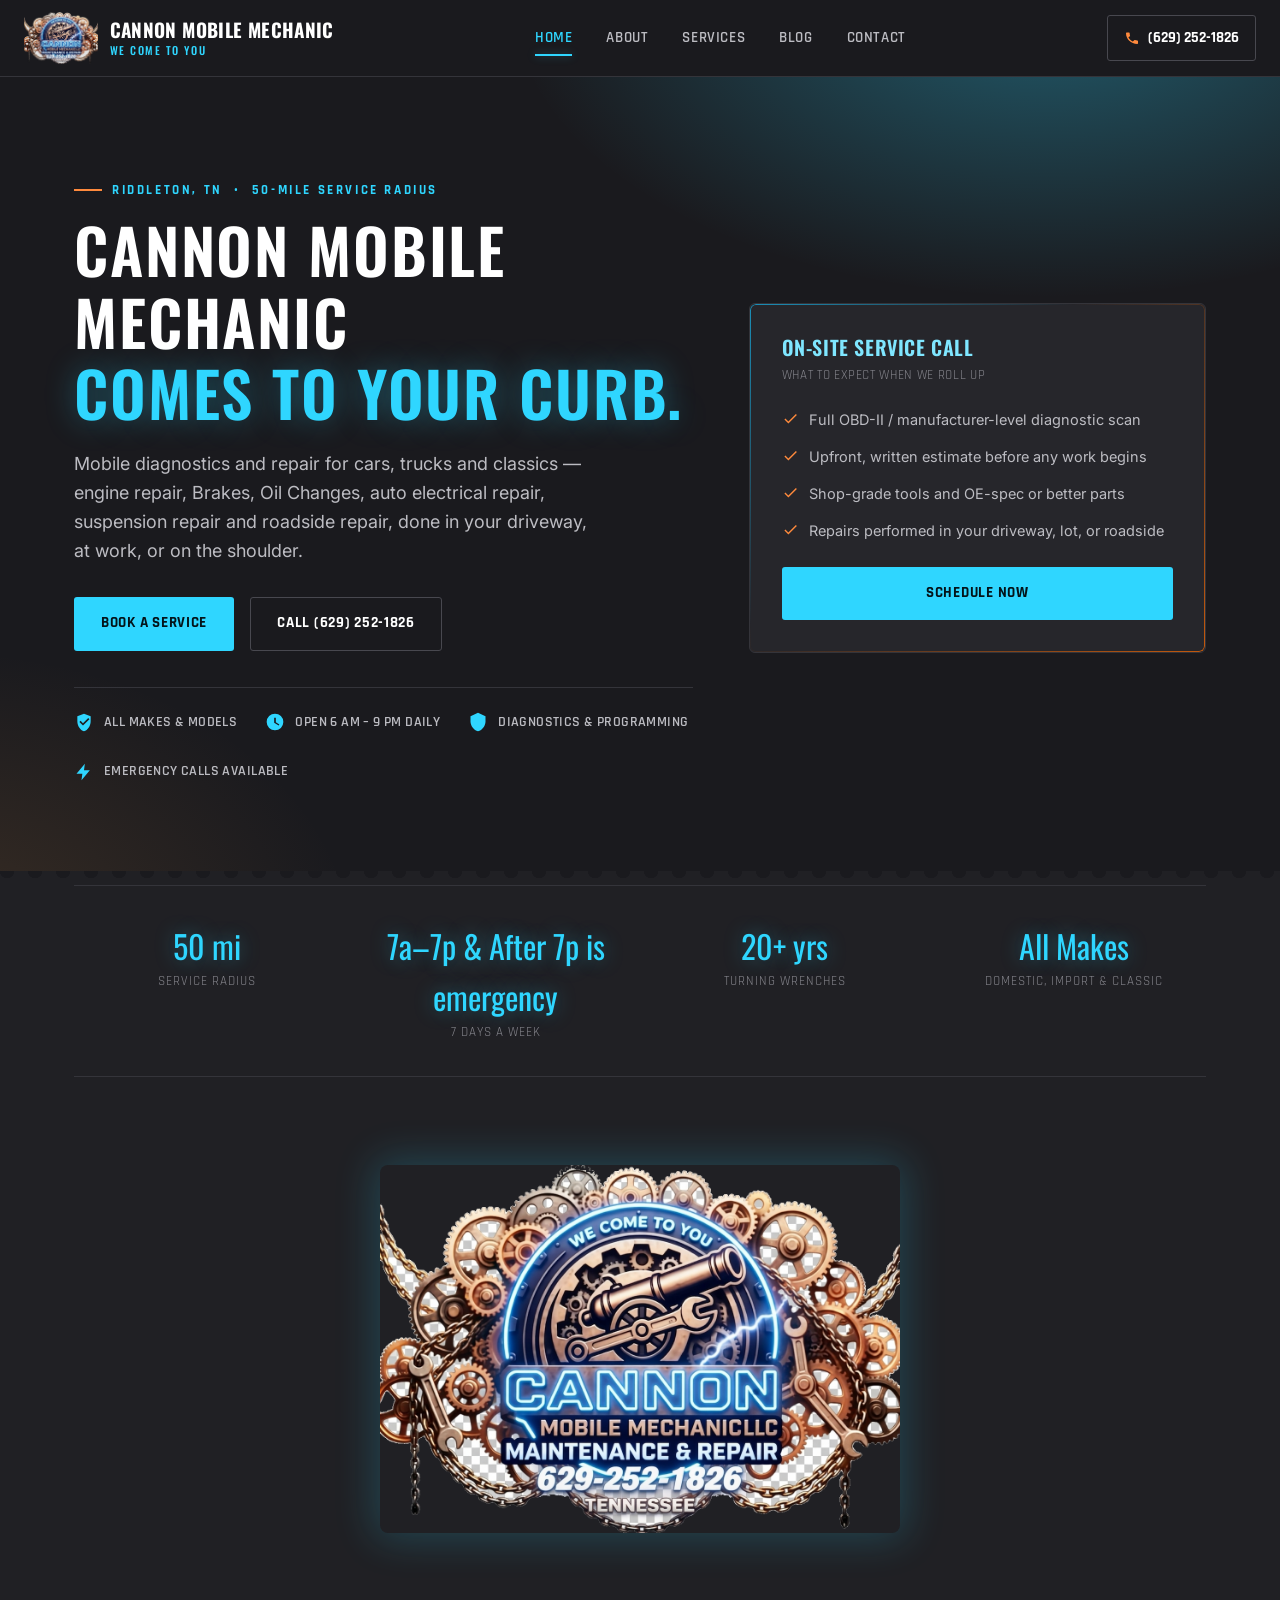
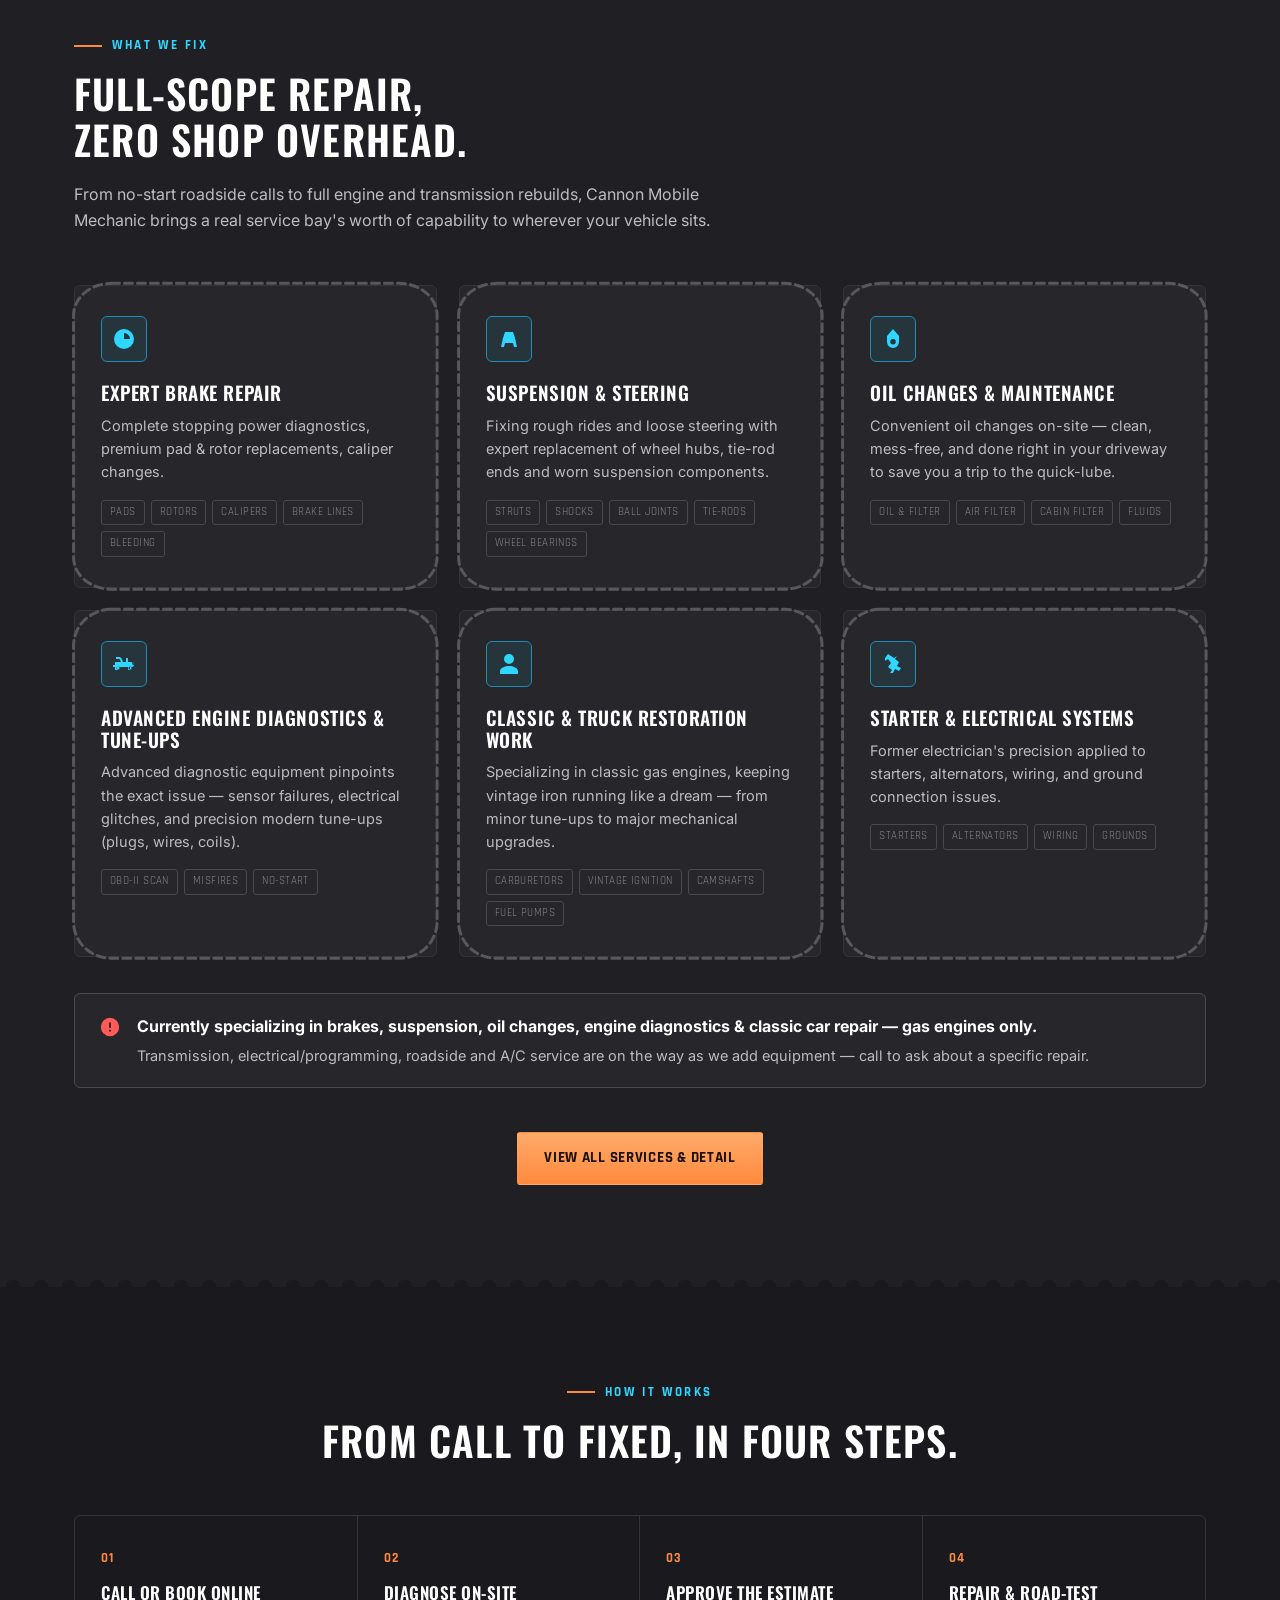
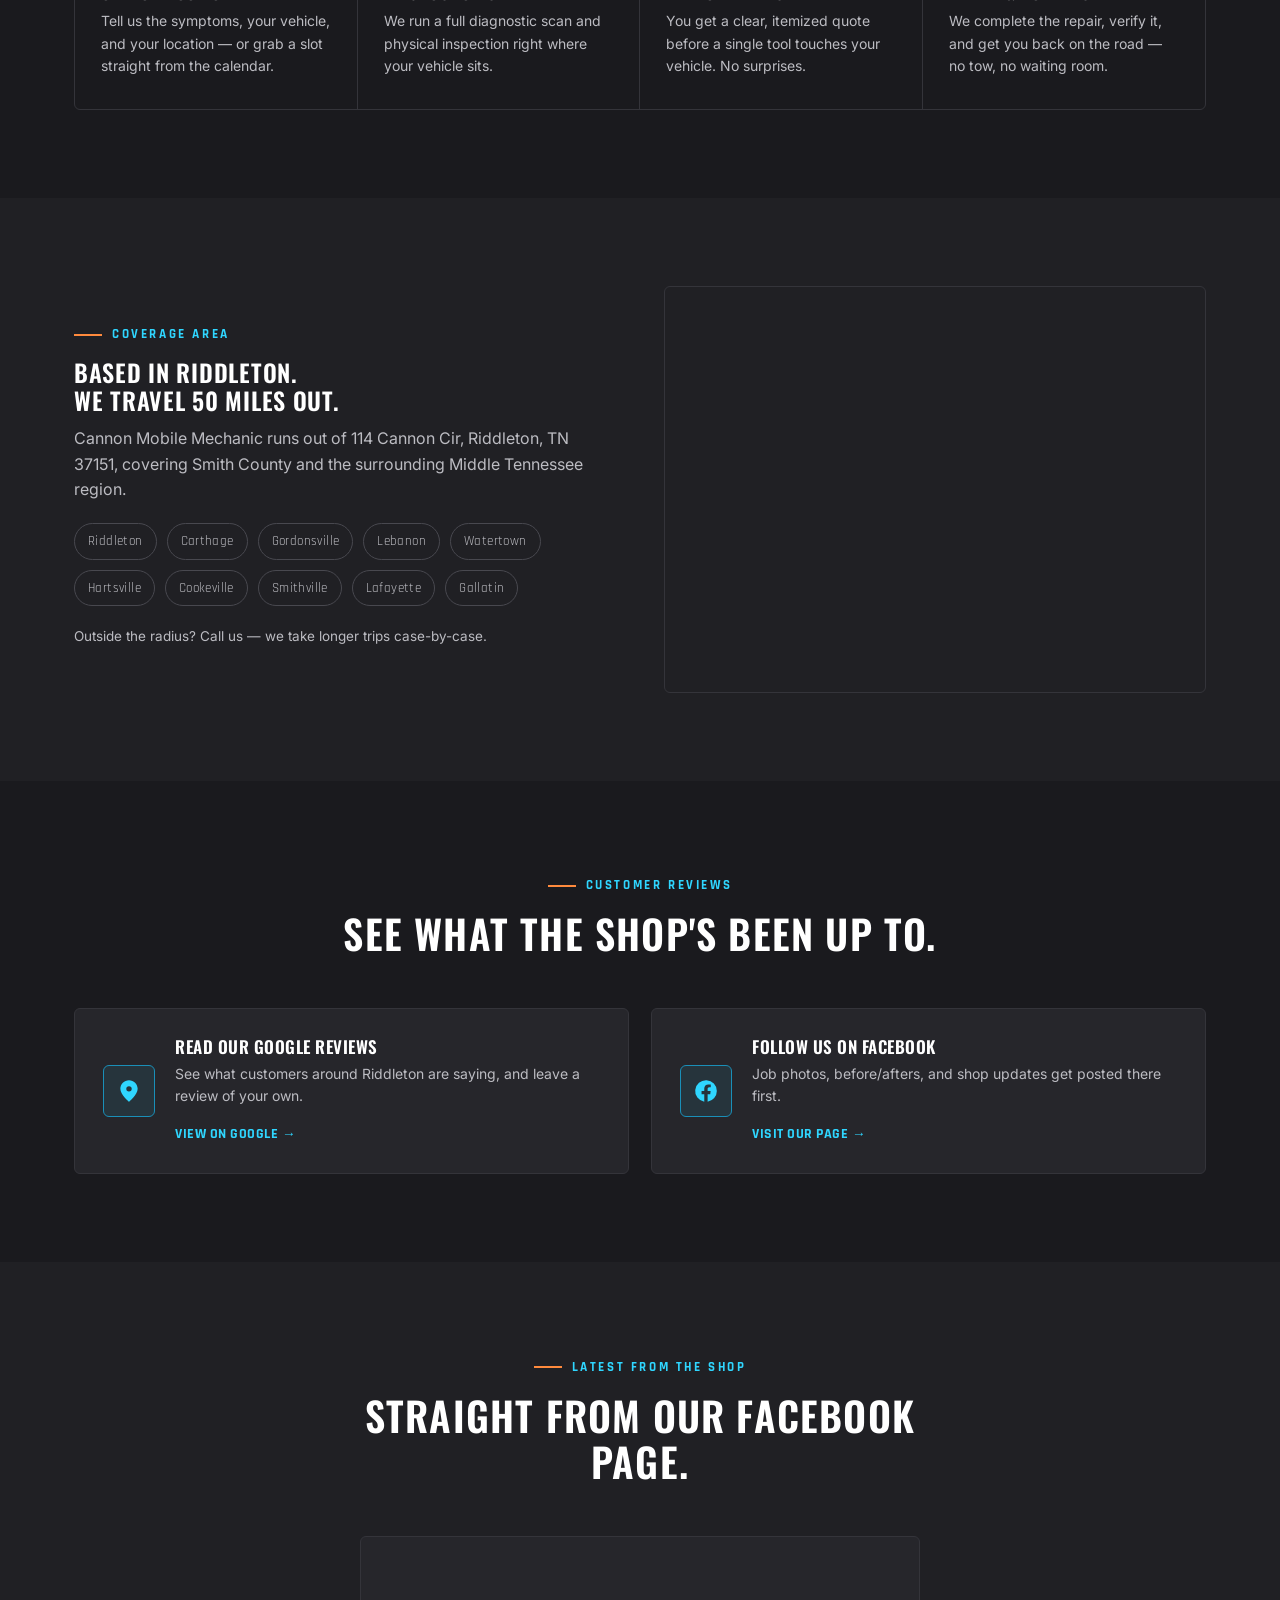
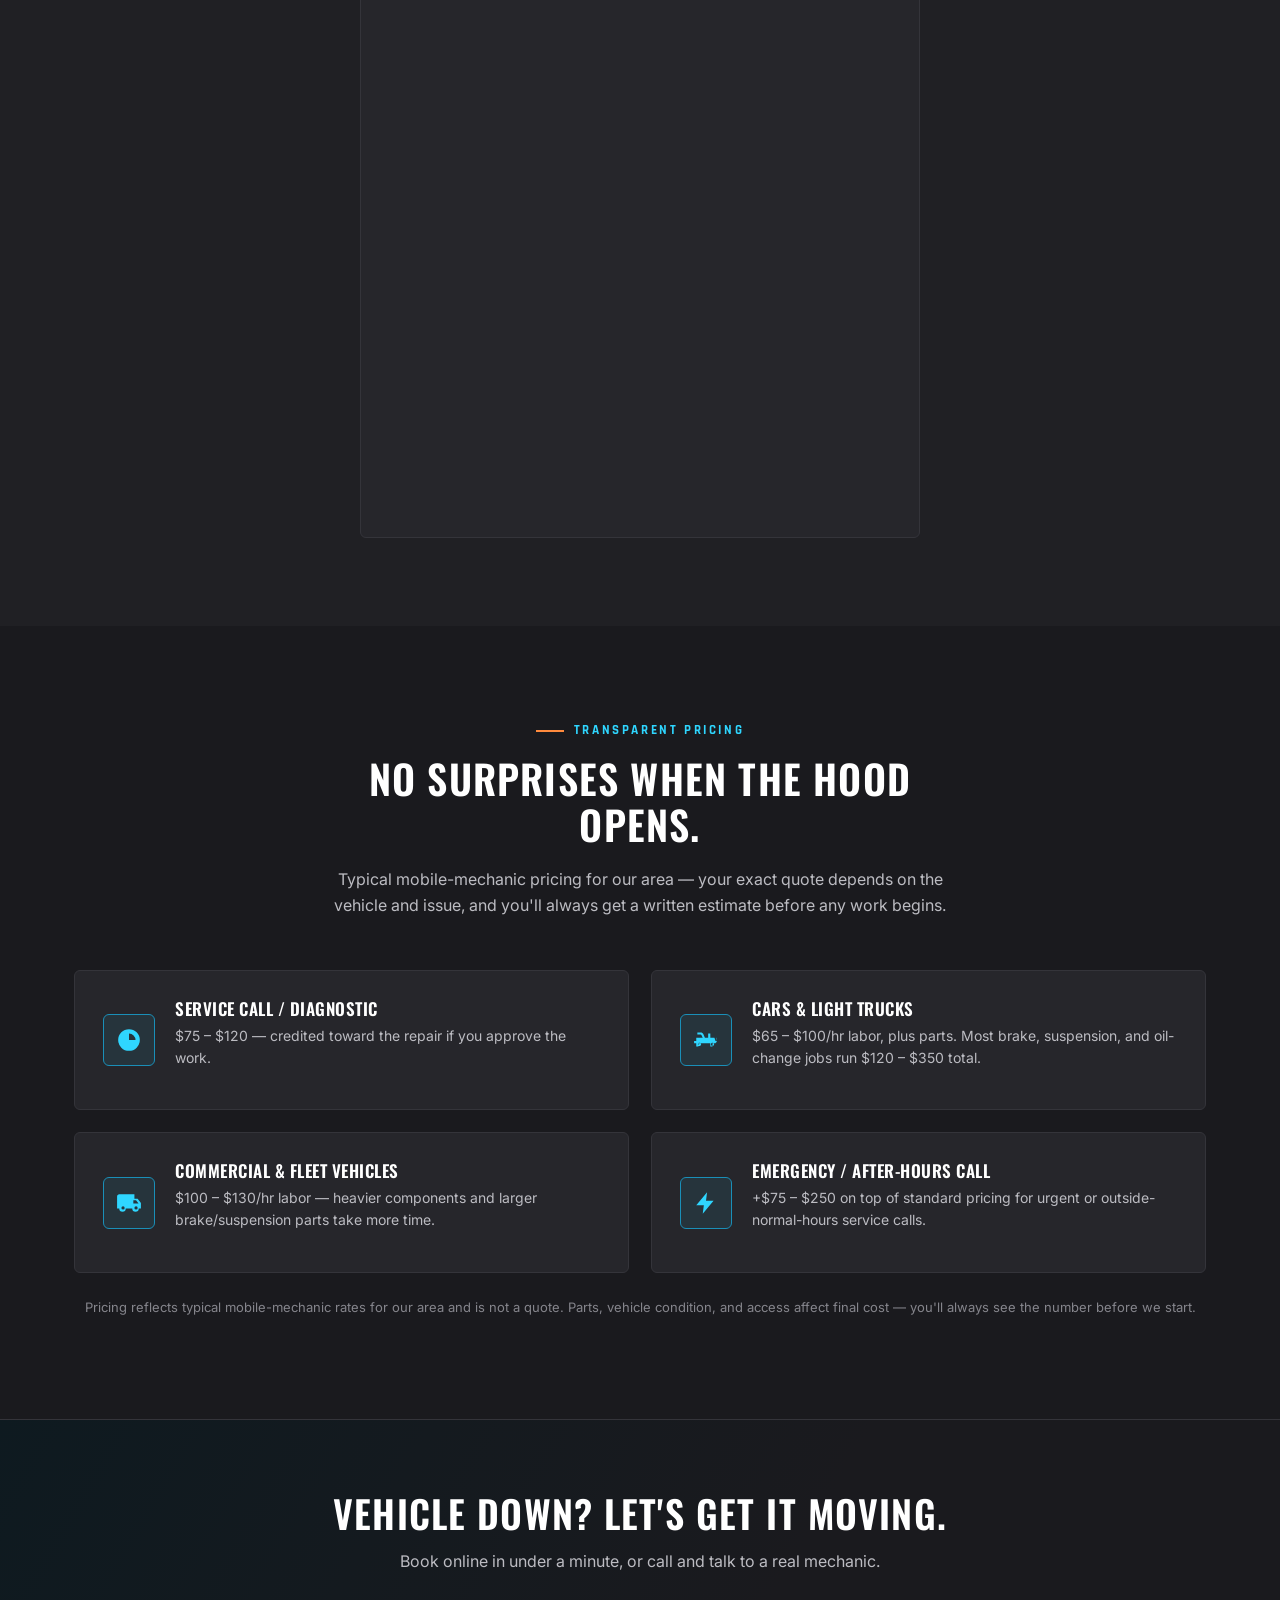
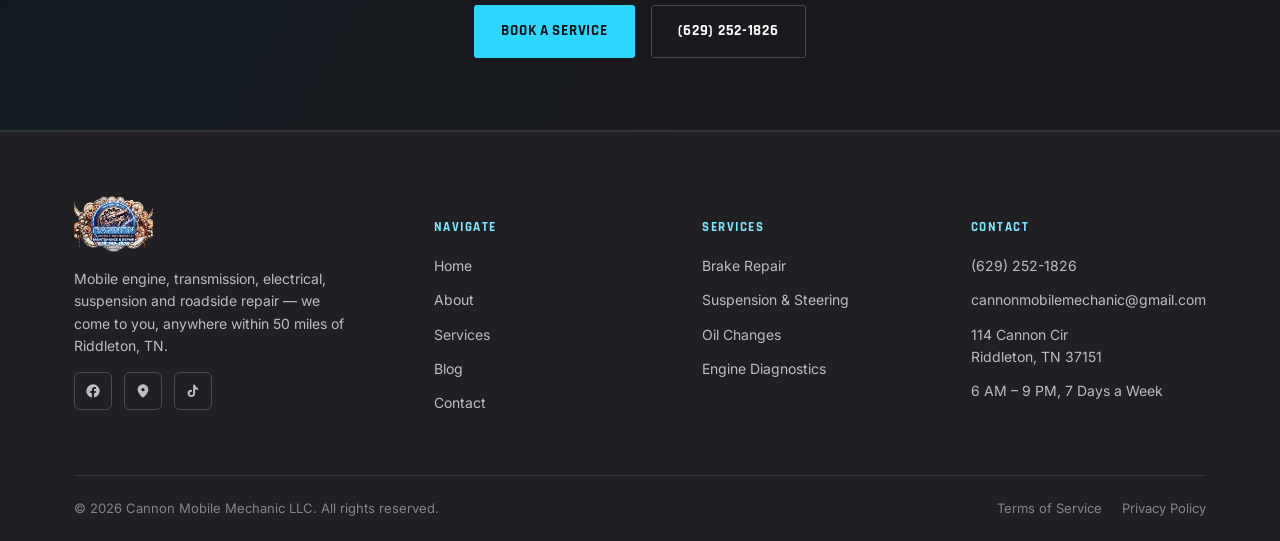
==== commit c1cf35f6: "Update pricing information in review cards" ====
--- a/index.html
+++ b/index.html
@@ -388,7 +388,7 @@
         <div class="ic"><svg viewBox="0 0 24 24"><path d="M22 13h-1.2l-1-3H16V6h-2v4h-3l-1.5-3.5C9.2 5.6 8.2 5 7 5H4v2h3c.4 0 .7.2.9.6L9 10H3v3H1v2h2v3h2v-3h11v3h2v-3h2c1.1 0 2-.9 2-2v-2c0-.6-.2-1-.5-1.3zM6 17.5A1.5 1.5 0 1 1 6 14.5a1.5 1.5 0 0 1 0 3zm12 0a1.5 1.5 0 1 1 0-3 1.5 1.5 0 0 1 0 3z"/></svg></div>
         <div>
           <h4>Cars &amp; Light Trucks</h4>
-          <p>$85 – $100/hr labor, plus parts. Most brake, suspension, and oil-change jobs run $120 – $350 total.</p>
+          <p>$65 – $100/hr labor, plus parts. Most brake, suspension, and oil-change jobs run $120 – $350 total.</p>
         </div>
       </div>
       <div class="review-card">
@@ -402,7 +402,7 @@
         <div class="ic"><svg viewBox="0 0 24 24"><path d="M13 2 3 14h7l-1 8 10-12h-7l1-8z"/></svg></div>
         <div>
           <h4>Emergency / After-Hours Call</h4>
-          <p>+$50 – $75 on top of standard pricing for urgent or outside-normal-hours service calls.</p>
+          <p>+$75 – $250 on top of standard pricing for urgent or outside-normal-hours service calls.</p>
         </div>
       </div>
     </div>
